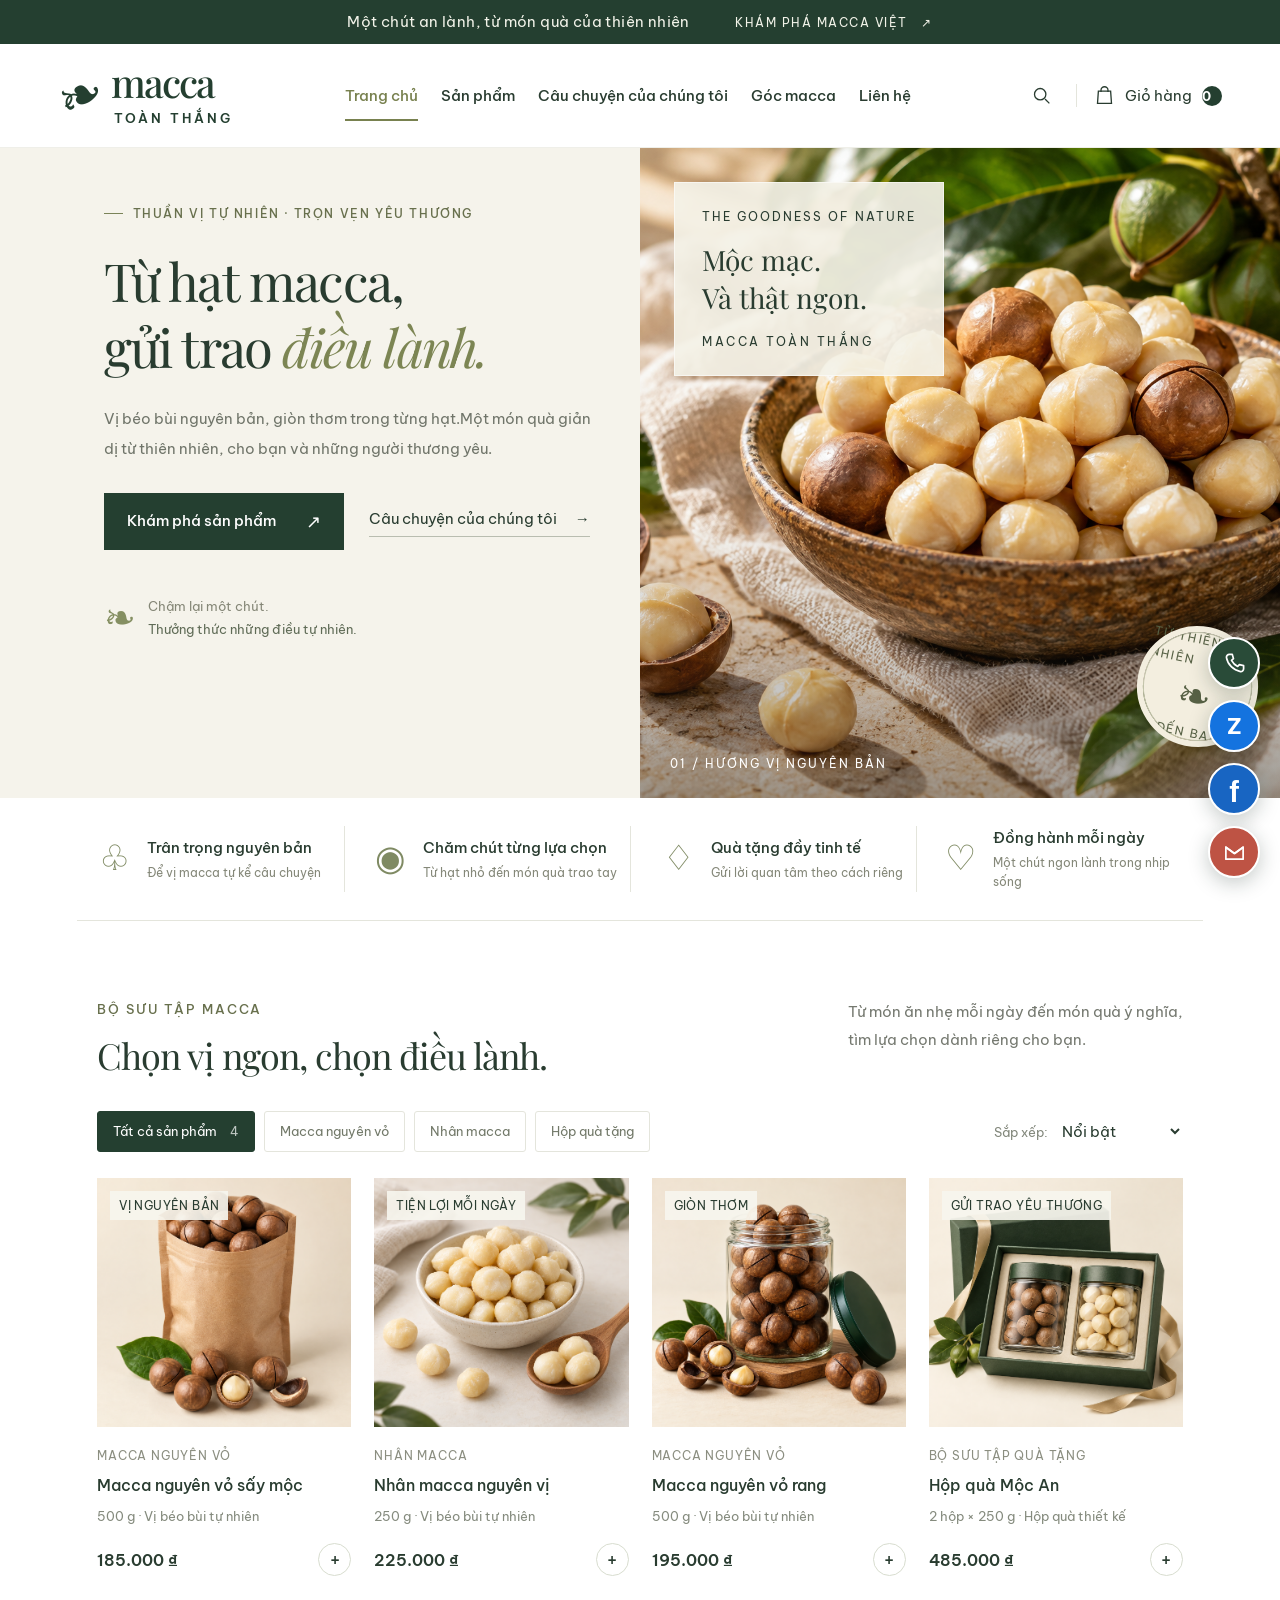
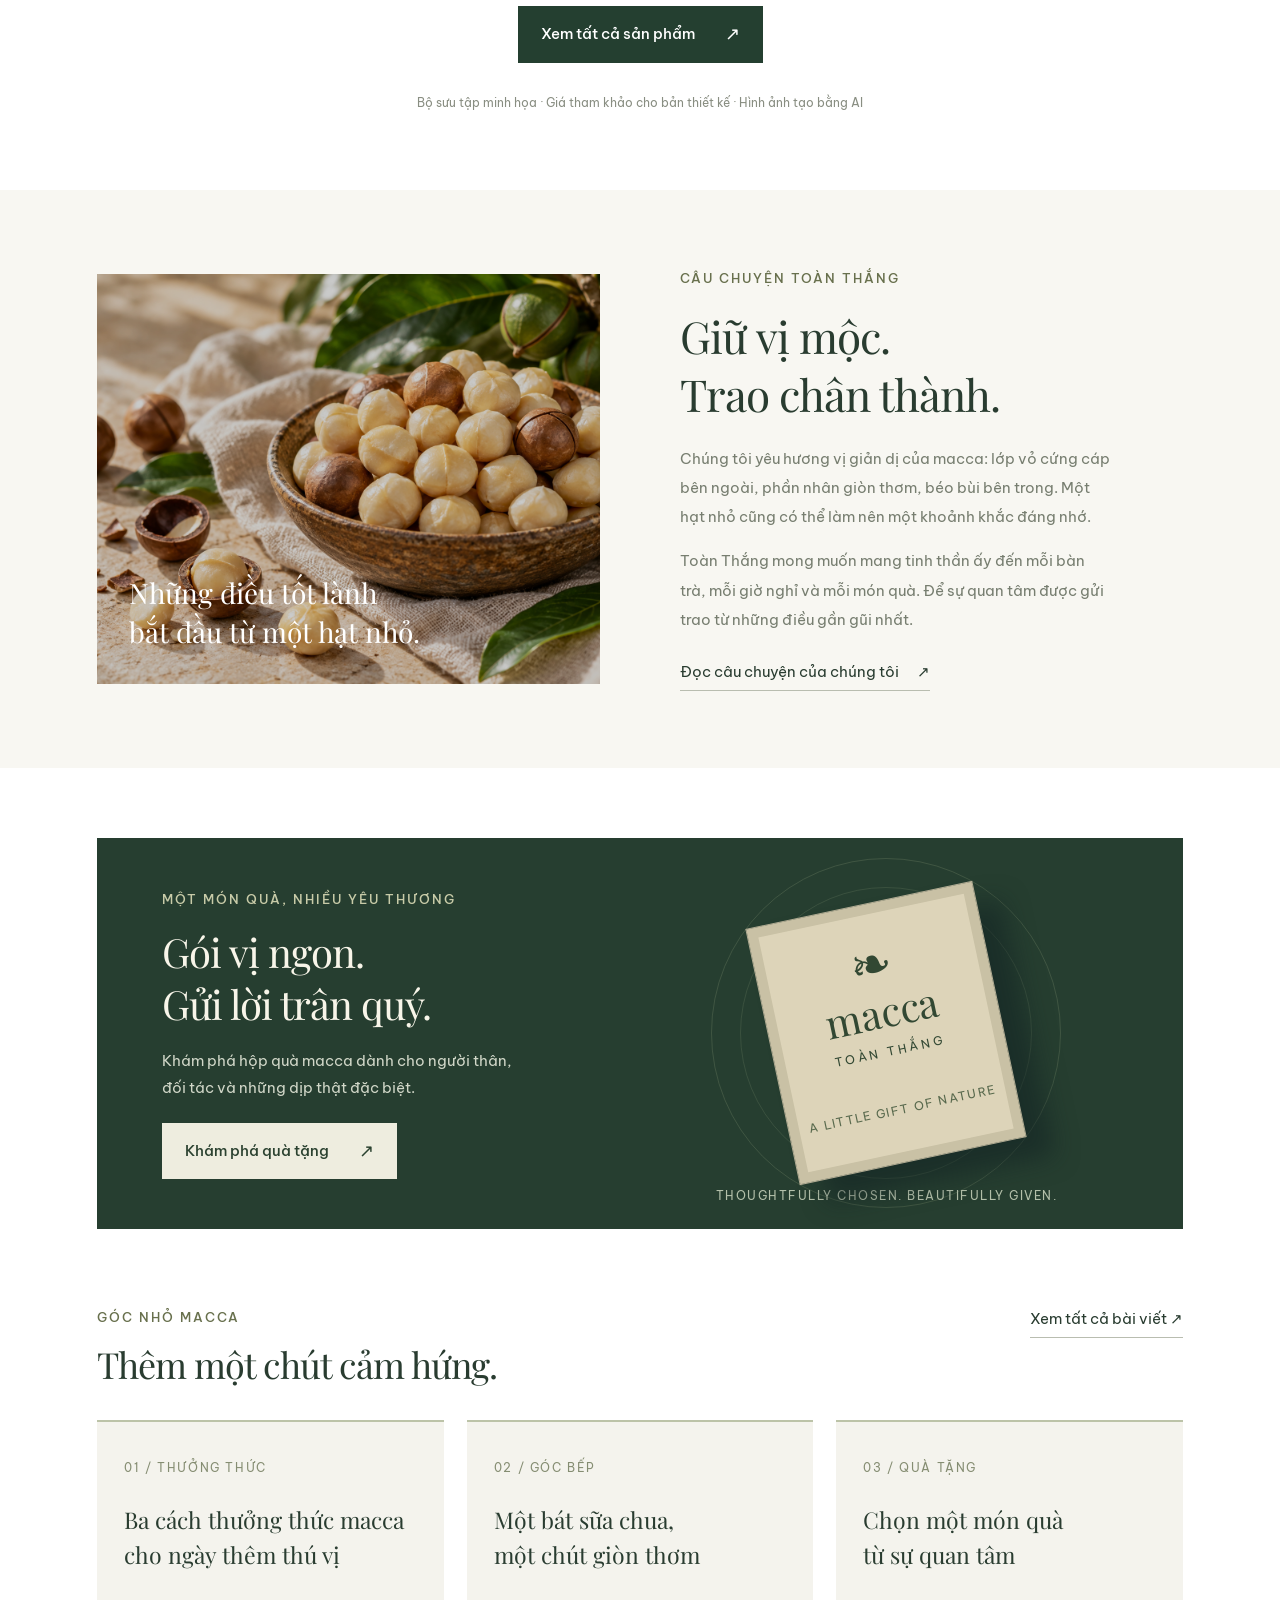
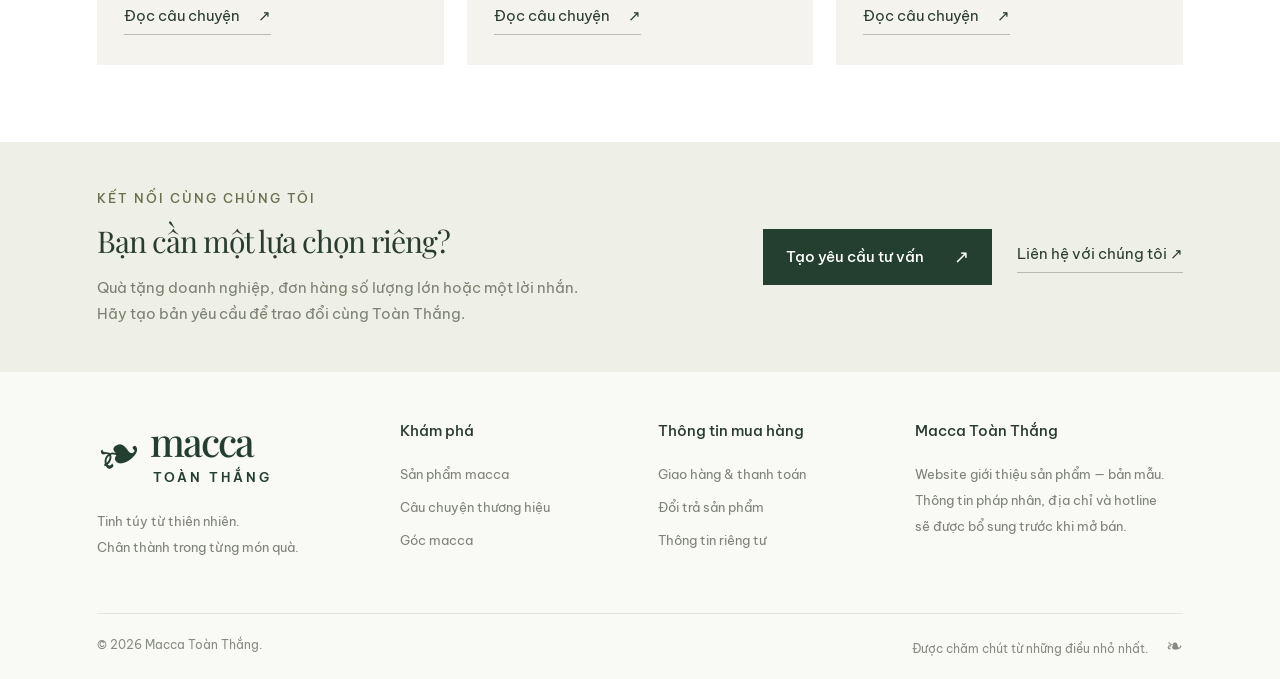
==== frontend/index.html @ e7323d2b "step 1: complete frontend" ====
<!doctype html>
<html lang="vi">
<head>
  <meta charset="UTF-8">
  <meta name="viewport" content="width=device-width, initial-scale=1">
  <meta name="theme-color" content="#243f30">
  <meta name="description" content="Khám phá bộ sưu tập macca Toàn Thắng: macca nguyên vỏ, nhân macca và quà tặng. Hương vị mộc mạc cho những khoảnh khắc mỗi ngày.">
  <title>Macca Toàn Thắng — Tinh túy từ thiên nhiên</title>
  <link rel="icon" href="assets/favicon.svg" type="image/svg+xml">
  <link rel="stylesheet" href="styles.css">
  <script src="store.js" defer></script>
  <script src="journal-data.js" defer></script><script src="app.js" defer></script>
<link rel="stylesheet" href="owner-contact.css"><script src="owner-contact.js" defer></script></head>
<body>
  <a class="skip-link" href="#main">Đến nội dung chính</a>
  <div class="announcement">Một chút an lành, từ món quà của thiên nhiên <span>KHÁM PHÁ MACCA VIỆT <span aria-hidden="true">↗</span></span></div>
  <header class="header">
    <a class="brand" href="#" aria-label="Macca Toàn Thắng — Trang chủ"><span class="brand-mark" aria-hidden="true">❧</span><span>macca<small>TOÀN THẮNG</small></span></a>
    <nav aria-label="Điều hướng chính"><a class="active" href="#main">Trang chủ</a><a href="san-pham.html">Sản phẩm</a><a href="cau-chuyen.html">Câu chuyện của chúng tôi</a><a href="goc-macca.html">Góc macca</a><a href="lien-he.html">Liên hệ</a></nav>
    <div class="header-actions"><button class="icon-button" id="search-toggle" aria-label="Tìm kiếm sản phẩm" aria-expanded="false"><svg viewBox="0 0 24 24"><circle cx="10.5" cy="10.5" r="6.5"/><path d="m16 16 5 5"/></svg></button><span class="divider"></span><a class="cart-button" href="gio-hang.html"><svg viewBox="0 0 24 24"><path d="M5 7h14l1 14H4L5 7Z"/><path d="M8 8V6a4 4 0 0 1 8 0v2"/></svg><span>Giỏ hàng</span><b id="cart-count">0</b></a></div>
  </header>
  <form class="search-bar" id="search-form" hidden role="search"><label for="search">Bạn đang tìm sản phẩm nào?</label><input id="search" type="search" placeholder="Tìm macca, nhân hạt, quà tặng…"><button class="button" type="submit">Tìm kiếm ↗</button></form>
  <main id="main">
    <section class="hero">
      <div class="hero-copy"><p class="eyebrow"><span></span> THUẦN VỊ TỰ NHIÊN · TRỌN VẸN YÊU THƯƠNG</p><h1>Từ hạt macca,<br>gửi trao <em>điều lành.</em></h1><p class="hero-description">Vị béo bùi nguyên bản, giòn thơm trong từng hạt.<br>Một món quà giản dị từ thiên nhiên, cho bạn và<br class="desktop-break"> những người thương yêu.</p><div class="hero-buttons"><a class="button" href="san-pham.html">Khám phá sản phẩm <span>↗</span></a><a class="text-link" href="cau-chuyen.html">Câu chuyện của chúng tôi <span>→</span></a></div><div class="hero-footnote"><span class="small-leaf">❧</span><span>Chậm lại một chút.<br><strong>Thưởng thức những điều tự nhiên.</strong></span></div></div>
      <div class="hero-photo"><img src="assets/macca-hero.png" alt="Hạt macca béo bùi trong bát gốm bên cành lá xanh" fetchpriority="high" width="1536" height="1024"><div class="photo-label"><span>THE GOODNESS OF NATURE</span><strong>Mộc mạc.<br>Và thật ngon.</strong><span>MACCA TOÀN THẮNG</span></div><div class="round-seal">TỪ THIÊN NHIÊN<span>❧</span>ĐẾN BẠN</div><span class="photo-caption">01 / HƯƠNG VỊ NGUYÊN BẢN</span></div>
    </section>
    <section class="values" aria-label="Giá trị thương hiệu"><div><span class="value-icon">♧</span><p><strong>Trân trọng nguyên bản</strong><small>Để vị macca tự kể câu chuyện</small></p></div><div><span class="value-icon">◉</span><p><strong>Chăm chút từng lựa chọn</strong><small>Từ hạt nhỏ đến món quà trao tay</small></p></div><div><span class="value-icon">♢</span><p><strong>Quà tặng đầy tinh tế</strong><small>Gửi lời quan tâm theo cách riêng</small></p></div><div><span class="value-icon">♡</span><p><strong>Đồng hành mỗi ngày</strong><small>Một chút ngon lành trong nhịp sống</small></p></div></section>
    <section class="section products" id="san-pham"><div class="section-heading"><div><p class="eyebrow">BỘ SƯU TẬP MACCA</p><h2>Chọn vị ngon, chọn điều lành.</h2></div><p>Từ món ăn nhẹ mỗi ngày đến món quà ý nghĩa,<br>tìm lựa chọn dành riêng cho bạn.</p></div><div class="catalog-toolbar"><div class="filters" role="group" aria-label="Danh mục sản phẩm"><button class="selected" data-filter="all" aria-pressed="true">Tất cả sản phẩm <span>4</span></button><button data-filter="shell" aria-pressed="false">Macca nguyên vỏ</button><button data-filter="kernel" aria-pressed="false">Nhân macca</button><button data-filter="gift" aria-pressed="false">Hộp quà tặng</button></div><label class="sort-label">Sắp xếp: <select id="sort" aria-label="Sắp xếp sản phẩm"><option value="featured">Nổi bật</option><option value="asc">Giá tăng dần</option><option value="desc">Giá giảm dần</option></select></label></div><p id="search-status" aria-live="polite" hidden></p><div class="product-grid" id="product-grid"></div><p style="text-align:center;margin-top:30px"><a class="button" href="san-pham.html">Xem tất cả sản phẩm <span>↗</span></a></p><p class="sample-note">Bộ sưu tập minh họa · Giá tham khảo cho bản thiết kế · Hình ảnh tạo bằng AI</p></section>
    <section class="story section" id="cau-chuyen"><div class="story-image"><img src="assets/macca-hero.png" loading="lazy" alt="Macca nguyên hạt và nhân macca trên nền vải mộc" width="1536" height="1024"><span>Những điều tốt lành<br>bắt đầu từ một hạt nhỏ.</span></div><div class="story-copy"><p class="eyebrow">CÂU CHUYỆN TOÀN THẮNG</p><h2>Giữ vị mộc.<br>Trao chân thành.</h2><p>Chúng tôi yêu hương vị giản dị của macca: lớp vỏ cứng cáp bên ngoài, phần nhân giòn thơm, béo bùi bên trong. Một hạt nhỏ cũng có thể làm nên một khoảnh khắc đáng nhớ.</p><p>Toàn Thắng mong muốn mang tinh thần ấy đến mỗi bàn trà, mỗi giờ nghỉ và mỗi món quà. Để sự quan tâm được gửi trao từ những điều gần gũi nhất.</p><a class="text-link" href="cau-chuyen.html">Đọc câu chuyện của chúng tôi <span>↗</span></a></div></section>
    <section class="gift-banner"><div><p class="eyebrow">MỘT MÓN QUÀ, NHIỀU YÊU THƯƠNG</p><h2>Gói vị ngon.<br>Gửi lời trân quý.</h2><p>Khám phá hộp quà macca dành cho người thân,<br>đối tác và những dịp thật đặc biệt.</p><a class="button button-light" href="san-pham.html?category=gift">Khám phá quà tặng <span>↗</span></a></div><div class="gift-art" aria-hidden="true"><div class="gift-box"><span>❧</span><strong>macca</strong><small>TOÀN THẮNG</small><p>A LITTLE GIFT OF NATURE</p></div><div class="gift-ribbon"></div><span class="gift-art-caption">THOUGHTFULLY CHOSEN. BEAUTIFULLY GIVEN.</span></div></section>
    <section class="section journal" id="kien-thuc"><div class="section-heading"><div><p class="eyebrow">GÓC NHỎ MACCA</p><h2>Thêm một chút cảm hứng.</h2></div><a class="text-link" href="goc-macca.html">Xem tất cả bài viết ↗</a></div><div class="journal-grid"><a class="journal-card" href="goc-macca.html?article=thuong-thuc-macca"><span class="journal-number">01 / THƯỞNG THỨC</span><h3>Ba cách thưởng thức macca<br>cho ngày thêm thú vị</h3><span class="text-link">Đọc câu chuyện <span>↗</span></span></a><a class="journal-card" href="goc-macca.html?article=sua-chua-macca"><span class="journal-number">02 / GÓC BẾP</span><h3>Một bát sữa chua,<br>một chút giòn thơm</h3><span class="text-link">Đọc câu chuyện <span>↗</span></span></a><a class="journal-card" href="goc-macca.html?article=chon-qua-macca"><span class="journal-number">03 / QUÀ TẶNG</span><h3>Chọn một món quà<br>từ sự quan tâm</h3><span class="text-link">Đọc câu chuyện <span>↗</span></span></a></div></section>
    <section class="contact section" id="lien-he"><div><p class="eyebrow">KẾT NỐI CÙNG CHÚNG TÔI</p><h2>Bạn cần một lựa chọn riêng?</h2><p>Quà tặng doanh nghiệp, đơn hàng số lượng lớn hoặc một lời nhắn.<br>Hãy tạo bản yêu cầu để trao đổi cùng Toàn Thắng.</p></div><a class="button" href="tu-van.html">Tạo yêu cầu tư vấn <span>↗</span></a><a class="text-link" href="lien-he.html">Liên hệ với chúng tôi ↗</a></section>
  </main>
  <aside class="owner-contact-dock" aria-label="Kênh liên hệ chủ sở hữu"><a class="dock-link dock-phone" data-contact-channel="phone" aria-label="Số điện thoại — chưa cập nhật" aria-disabled="true" title="Số điện thoại — chưa cập nhật"><svg viewBox="0 0 24 24" aria-hidden="true"><path d="M6.6 2.5h3.1l1.2 4.4-2 1.8a15.1 15.1 0 0 0 6.4 6.4l1.8-2 4.4 1.2v3.1a3 3 0 0 1-3.3 3A18.3 18.3 0 0 1 3.6 5.8a3 3 0 0 1 3-3.3Z"/></svg></a><a class="dock-link dock-zalo" data-contact-channel="zalo" aria-label="Zalo — chưa cập nhật" aria-disabled="true" title="Zalo — chưa cập nhật"><span aria-hidden="true" class="zalo-letter">Z</span></a><a class="dock-link dock-facebook" data-contact-channel="facebook" aria-label="Facebook — chưa cập nhật" aria-disabled="true" title="Facebook — chưa cập nhật"><span aria-hidden="true" class="facebook-letter">f</span></a><a class="dock-link dock-gmail" data-contact-channel="gmail" aria-label="Gmail — chưa cập nhật" aria-disabled="true" title="Gmail — chưa cập nhật"><svg viewBox="0 0 24 24" aria-hidden="true"><path d="M3 6.5 12 13l9-6.5V19H3V6.5Z"/><path d="M3 6.5 12 13l9-6.5"/></svg></a></aside><footer><div class="footer-main"><div><a class="brand" href="#"><span class="brand-mark">❧</span><span>macca<small>TOÀN THẮNG</small></span></a><p>Tinh túy từ thiên nhiên.<br>Chân thành trong từng món quà.</p></div><div><h3>Khám phá</h3><a href="san-pham.html">Sản phẩm macca</a><a href="cau-chuyen.html">Câu chuyện thương hiệu</a><a href="goc-macca.html">Góc macca</a></div><div><h3>Thông tin mua hàng</h3><button data-policy="shipping">Giao hàng & thanh toán</button><button data-policy="returns">Đổi trả sản phẩm</button><button data-policy="privacy">Thông tin riêng tư</button></div><div class="footer-note"><h3>Macca Toàn Thắng</h3><p>Website giới thiệu sản phẩm — bản mẫu.<br>Thông tin pháp nhân, địa chỉ và hotline<br>sẽ được bổ sung trước khi mở bán.</p></div></div><div class="footer-bottom"><span>© <span id="year"></span> Macca Toàn Thắng.</span><span>Được chăm chút từ những điều nhỏ nhất. <span aria-hidden="true">❧</span></span></div></footer>
  <dialog id="detail-dialog"><div class="dialog-header"><span>MACCA TOÀN THẮNG</span><button class="icon-button" data-close aria-label="Đóng">✕</button></div><div id="detail-content"></div></dialog>
  <div id="toast" role="status" aria-live="polite"></div>
  <noscript><p class="noscript">Bật JavaScript để sử dụng danh mục sản phẩm, giỏ hàng và tạo yêu cầu.</p></noscript>
</body>
</html>
---- frontend/styles.css ----
@import url('https://fonts.googleapis.com/css2?family=Be+Vietnam+Pro:wght@400;450;500;600;700&family=Playfair+Display:ital,wght@0,400;0,500;0,600;1,400;1,500&display=swap');
:root{--green:#243f30;--ink:#293c30;--muted:#757970;--cream:#f8f7f2;--line:#e4e5dc;--serif:'Playfair Display',Georgia,serif;--sans:'Be Vietnam Pro',Arial,sans-serif}*{box-sizing:border-box}html{scroll-behavior:smooth;scroll-padding-top:110px}body{margin:0;background:#fff;color:var(--ink);font:17px/1.75 var(--sans)}button,input,select,textarea{font:inherit}button,a,input,select,textarea{-webkit-tap-highlight-color:transparent}button,a{touch-action:manipulation}button{cursor:pointer}a{color:inherit;text-decoration:none}button{color:inherit}button:focus-visible,a:focus-visible,input:focus-visible,select:focus-visible,textarea:focus-visible{outline:3px solid #b28c49;outline-offset:4px}button{border:0}img{display:block;max-width:100%;object-fit:cover}svg{width:21px;height:21px;fill:none;stroke:currentColor;stroke-width:1.5}h1,h2,h3,p{margin-top:0}h1,h2,h3{line-height:1.25}h2{font:400 36px/1.3 var(--serif);letter-spacing:-1px}button{background:none}.announcement{background:var(--green);color:#f2f3e9;text-align:center;font-size:15px;letter-spacing:.4px;padding:9px 25px}.announcement>span{margin-left:42px;font-size:12px;letter-spacing:1.5px}.announcement>span span{margin-left:9px}.header{height:104px;padding:0 max(4.5vw,24px);display:flex;align-items:center;justify-content:space-between;gap:30px;background:#fff;position:sticky;top:0;z-index:10;border-bottom:1px solid #efefe9}.brand{display:flex;align-items:center;gap:8px;line-height:1;color:var(--green)}.brand>span:last-child{font:500 39px/1 var(--serif);letter-spacing:-2px}.brand small{display:block;font:600 13px/1.5 var(--sans);letter-spacing:3px;margin:7px 0 0 3px}.brand-mark{font:54px/1 Georgia;transform:rotate(-25deg)}nav{display:flex;align-items:center;gap:29px;font-size:15px;font-weight:500}nav a{padding:15px 0;position:relative}nav a:hover,nav .active{color:#78814f}nav .active:after{content:'';height:2px;background:#78814f;position:absolute;bottom:3px;left:0;right:0}.header-actions{display:flex;align-items:center;gap:17px}.icon-button{width:36px;height:36px;display:inline-flex;align-items:center;justify-content:center;border-radius:50%}.icon-button:hover{background:#edf0e8}.divider{height:23px;border-left:1px solid var(--line)}.cart-button{display:flex;align-items:center;gap:10px;font-size:15px;white-space:nowrap}.cart-button b{background:var(--green);color:white;font-size:13px;min-width:20px;height:20px;border-radius:50%;line-height:20px}.hero{display:grid;grid-template-columns:1fr 1fr;min-height:595px;background:#f5f3eb}.hero-copy{padding:74px 35px 35px 8.1vw}.eyebrow{font-size:13px;font-weight:500;letter-spacing:2px;margin-bottom:24px;color:#68704d}.hero-copy .eyebrow{display:flex;align-items:center;gap:10px;font-size:12px;letter-spacing:1.6px}.eyebrow>span{width:19px;height:1px;background:#7a8358}.hero h1{font:400 clamp(42px,4.1vw,65px)/1.25 var(--serif);letter-spacing:-1.8px;margin-bottom:25px}.hero h1 em{color:#7c8553;font-weight:400}.hero-description{color:#70756a;font-size:15px;line-height:2}.hero-buttons{display:flex;align-items:center;gap:25px;margin-top:29px}.button{background:var(--green);color:#fff;padding:15px 23px;display:inline-flex;align-items:center;justify-content:center;gap:30px;font-size:15px;font-weight:500;transition:background .2s,transform .2s;min-height:48px}.button:hover{background:#3c5942;transform:translateY(-2px)}.button span{font-size:18px;line-height:1}.text-link{display:inline-flex;align-items:center;gap:18px;font-size:15px;border-bottom:1px solid #b9bdb0;padding-bottom:5px}.hero-footnote{display:flex;align-items:center;gap:12px;margin-top:45px;font-size:13px;color:#858777;line-height:1.8}.hero-footnote strong{font-weight:400;color:#606c57}.small-leaf{font:38px Georgia;color:#858f62}.hero-photo{position:relative;min-height:595px;overflow:hidden}.hero-photo>img{width:100%;height:100%;position:absolute;object-position:61% center}.hero-photo:after{content:'';position:absolute;inset:55% 0 0;background:linear-gradient(transparent,#211d1666);pointer-events:none}.photo-label{position:absolute;top:34px;left:34px;background:#f5f2e8eb;padding:23px 27px;border:1px solid #fff8;z-index:1}.photo-label>span{display:block;font-size:12px;letter-spacing:2px}.photo-label strong{font:400 28px/1.35 var(--serif);display:block;margin:14px 0}.photo-label>span:last-child{font-size:12px;letter-spacing:2.5px}.round-seal{position:absolute;right:28px;bottom:57px;width:109px;height:109px;background:#f3eedf;color:#566044;border-radius:50%;border:1px solid #c4c6ac;outline:6px solid #f3eedf;display:flex;flex-direction:column;align-items:center;justify-content:center;font-size:12px;letter-spacing:1.5px;transform:rotate(12deg);z-index:1}.round-seal span{font:40px/1.3 Georgia}.photo-caption{position:absolute;bottom:24px;left:30px;color:white;font-size:12px;letter-spacing:2px;z-index:1}.values{display:grid;grid-template-columns:repeat(4,1fr);margin:0 6vw;padding:28px 0;border-bottom:1px solid var(--line)}.values>div{display:flex;align-items:center;gap:17px;justify-content:center;border-right:1px solid var(--line)}.values>div:last-child{border:0}.values p{margin:0}.values strong,.values small{display:block}.values strong{font-size:15px;font-weight:500}.values small{font-size:12px;color:#858879;margin-top:3px}.value-icon{font:35px Georgia;color:#7f8a63}.section{padding:77px 7.6vw}.section-heading{display:flex;justify-content:space-between;align-items:flex-end;margin-bottom:32px;gap:25px}.section-heading .eyebrow{margin-bottom:12px}.section-heading h2{margin:0}.section-heading>p{font-size:15px;line-height:1.9;color:var(--muted);margin-bottom:3px}.catalog-toolbar{display:flex;justify-content:space-between;align-items:center;margin-bottom:26px;gap:18px}.filters{display:flex;gap:9px;flex-wrap:wrap}.filters button{border:1px solid var(--line);border-radius:3px;padding:9px 15px;font-size:13px;color:#727969}.filters button.selected{background:var(--green);color:#fff;border-color:var(--green)}.filters button:hover{border-color:#7e8b65}.filters span{font-size:12px;margin-left:10px;opacity:.7}.sort-label{font-size:13px;color:#83887c;white-space:nowrap}select{border:0;color:var(--ink);background:white;padding:7px;font-size:15px;cursor:pointer}.product-grid{display:grid;grid-template-columns:repeat(4,1fr);gap:23px}.product-visual{height:249px;position:relative;overflow:hidden;background:#f1eee5}.product-visual>button{padding:0;width:100%;height:100%}.product-visual img{height:100%;width:100%;transition:transform .5s;object-position:center}.product-visual>button:hover img{transform:scale(1.06)}.product-badge{position:absolute;top:13px;left:13px;font-size:12px;letter-spacing:.4px;background:#f8f7efe8;padding:4px 9px;pointer-events:none}.product-meta{font-size:12px;color:#8b8e80;letter-spacing:.8px;margin:18px 0 7px}.product-title{font-family:var(--sans);font-size:16px;font-weight:500;margin:0 0 6px}.product-title button{padding:0;text-align:left}.product-subtitle{font-size:13px;color:#858b7e;margin-bottom:16px}.product-bottom{display:flex;justify-content:space-between;align-items:center}.price{font-size:16px;font-weight:600}.add-button{border:1px solid #d8ddcf;width:33px;height:33px;border-radius:50%;font-size:20px;line-height:1}.add-button:hover{color:#fff;background:var(--green)}.sample-note{text-align:center;font-size:12px;color:#898e82;margin:29px 0 0}.story{display:grid;grid-template-columns:1fr 1fr;gap:80px;background:var(--cream);align-items:center}.story-image{position:relative;height:410px}.story-image img{height:100%;width:100%;object-position:20% center;filter:brightness(.8)}.story-image span{position:absolute;bottom:32px;left:32px;font:400 28px/1.4 var(--serif);color:white}.story-copy{max-width:430px}.story-copy .eyebrow{margin-bottom:18px}.story-copy h2{font-size:44px;margin-bottom:22px}.story-copy>p:not(.eyebrow){font-size:15px;line-height:1.95;color:#777e70}.story-copy .text-link{margin-top:10px}.gift-banner{margin:70px 7.6vw 0;background:#263e30;color:#f8f5e9;padding:50px 65px;display:grid;grid-template-columns:1fr 1fr;gap:30px;overflow:hidden}.gift-banner .eyebrow{color:#c8cba8;margin-bottom:16px}.gift-banner h2{font-size:40px;margin-bottom:18px}.gift-banner p:not(.eyebrow){font-size:15px;color:#d1d7c8}.button-light{background:#eeeddf;color:#2b4230;margin-top:7px}.button-light:hover{background:white}.gift-art{position:relative;display:flex;align-items:center;justify-content:center;min-height:260px}.gift-box{width:230px;height:260px;background:#ddd4b9;border:10px solid #c9c1a5;outline:1px solid #b3ad94;box-shadow:25px 24px 25px #101f2180;transform:rotate(-12deg);color:#324833;text-align:center;padding:25px 8px;position:relative;z-index:1}.gift-box>span{font:50px/1 Georgia;display:block}.gift-box strong{font:40px/1.2 var(--serif);display:block}.gift-box small{font-size:12px;letter-spacing:3px}.gift-box p{font-size:12px!important;color:#58694d!important;margin-top:34px;letter-spacing:1.5px}.gift-ribbon{position:absolute;width:350px;height:350px;border-radius:50%;border:1px solid #72836755}.gift-ribbon:before{content:'';position:absolute;inset:28px;border:1px solid #72836744;border-radius:50%}.gift-art-caption{position:absolute;bottom:-27px;font-size:12px;letter-spacing:1.5px;color:#b4c0aa}.journal-subtitle{font-size:15px;color:#7d8575}.journal-grid{display:grid;grid-template-columns:repeat(3,1fr);gap:23px}.journal-card{text-align:left;background:#f4f3ed;padding:30px 27px;border-top:2px solid #bcc3a8;transition:background .2s}.journal-card:hover{background:#eaece1}.journal-number{font-size:12px;letter-spacing:1.6px;color:#858d72}.journal-card h3{font:400 23px/1.5 var(--serif);margin:22px 0 29px}.contact{background:#eeefe6;display:flex;align-items:center;justify-content:space-between;gap:25px;padding-top:45px;padding-bottom:45px}.contact .eyebrow{margin-bottom:12px}.contact h2{font-size:30px;margin-bottom:14px}.contact p:not(.eyebrow){font-size:15px;color:#7b8272;margin-bottom:0}footer{padding:50px 7.6vw 0;background:#f9f9f5}.footer-main{display:grid;grid-template-columns:1.3fr 1fr 1fr 1.2fr;gap:35px;padding-bottom:40px}.footer-main .brand{margin-bottom:20px}.footer-main h3{font-size:15px;font-weight:500;margin-bottom:20px}.footer-main p,.footer-main>div>a:not(.brand),.footer-main button{font-size:13px;color:#7d8377;line-height:2}.footer-main>div>a:not(.brand),.footer-main button{display:block;margin:7px 0;padding:0}.footer-main button:hover{text-decoration:underline}.footer-bottom{display:flex;justify-content:space-between;border-top:1px solid var(--line);padding:20px 0;font-size:12px;color:#878c80}.footer-bottom>span:last-child span{font:20px Georgia;margin-left:15px}.search-bar{padding:20px 7.6vw;background:#f6f6ef;display:flex;align-items:center;gap:20px}.search-bar[hidden]{display:none}.search-bar label{font-size:15px}.search-bar input{flex:1;min-width:0}.skip-link{position:absolute;top:-80px;left:20px;padding:10px;background:white;z-index:100}.skip-link:focus{top:10px}dialog{border:0;color:var(--ink);padding:28px;max-width:650px;width:calc(100% - 36px);max-height:90vh;box-shadow:0 20px 90px #0003}dialog::backdrop{background:#14271bbb;backdrop-filter:blur(3px)}.dialog-header{display:flex;justify-content:space-between;align-items:center;gap:20px;margin-bottom:25px}.dialog-header h2{font-size:25px;margin:0}.dialog-header>span{font-size:13px;letter-spacing:2px}.cart-dialog{max-width:540px}.cart-row{display:grid;grid-template-columns:65px 1fr auto;gap:14px;padding:18px 0;border-bottom:1px solid var(--line);align-items:center}.cart-row img{width:65px;height:65px}.cart-row h3{font-size:15px;margin-bottom:6px}.cart-row p{font-size:15px;margin:0}.quantity{display:flex;align-items:center;gap:12px;margin-top:10px}.quantity button{border:1px solid var(--line);width:28px;height:28px}.remove-button{font-size:13px;color:#856045;padding:8px}.summary-line{display:flex;justify-content:space-between;margin:23px 0 12px}.cart-note,.form-note{font-size:15px;color:#7b8274}.cart-dialog .button{width:100%;margin-top:15px}.empty-state{grid-column:1/-1;text-align:center;padding:50px 20px;background:var(--cream)}.empty-state h3{font:25px var(--serif)}.empty-state p{font-size:15px;color:#7b8274}.detail-image{width:100%;height:320px;object-fit:contain;background:#f5f0e6;margin-bottom:23px}.detail-body h2{font-size:30px}.detail-body>p{font-size:16px;color:#717c6d}.detail-body dl{font-size:15px;display:grid;grid-template-columns:120px 1fr;border-top:1px solid var(--line);padding-top:15px;gap:8px}.detail-body dd{margin:0}.detail-body .price{font-size:22px;display:block;margin:20px 0}.article-body{font-size:16px;line-height:1.9;color:#6d7667}.article-body h2{color:var(--ink);font-size:30px}input,textarea{width:100%;padding:12px;border:1px solid #d9dece;background:#fff;color:var(--ink);border-radius:0}textarea{resize:vertical}#request-form label{display:block;font-size:15px;margin-bottom:18px}#request-form input,#request-form textarea{display:block;margin-top:6px}#toast{position:fixed;bottom:28px;left:50%;transform:translate(-50%,20px);opacity:0;pointer-events:none;background:var(--green);color:white;padding:14px 24px;z-index:99;transition:.25s;font-size:15px;max-width:90vw;box-shadow:0 5px 25px #0002}#toast.visible{opacity:1;transform:translate(-50%,0)}.noscript{padding:20px;background:#fff0cc;text-align:center}body:has(dialog[open]){overflow:hidden}#search-status{font-size:15px;color:#717b64}.gift-product{height:100%;display:flex;justify-content:center;align-items:center;background:#eaece2}.gift-product .gift-box{transform:rotate(-8deg) scale(.67);flex-shrink:0;box-shadow:16px 16px 23px #39483433}.gift-product .gift-box p{margin-top:34px}
@media(min-width:1600px){body{max-width:1800px;margin:auto}.hero-copy{padding-left:125px}.hero{min-height:670px}.hero-photo{min-height:670px}.hero-copy{padding-top:105px}.product-visual{height:310px}}
@media(max-width:1150px){.header{padding:0 30px;gap:20px}nav{gap:16px;font-size:13px}.header-actions{gap:8px}.cart-button>span{display:none}.hero-copy{padding-left:6vw;padding-top:60px}.hero h1{font-size:45px}.hero-buttons{gap:15px;align-items:flex-start;flex-direction:column}.hero-footnote{margin-top:25px}.hero,.hero-photo{min-height:580px}.section{padding-left:5vw;padding-right:5vw}.section-heading h2{font-size:31px}.product-grid{gap:16px}.product-visual{height:220px}.story{gap:45px}.gift-banner{margin-left:5vw;margin-right:5vw;padding:40px}.values{margin:0 4vw}.values>div{gap:10px}.values small{font-size:12px}.sort-label{font-size:12px}}
@media(max-width:800px){.announcement>span{display:none}.header{height:auto;min-height:100px;padding:15px 24px;flex-wrap:wrap;gap:15px}.brand>span:last-child{font-size:30px}.brand-mark{font-size:40px}.header nav{order:3;width:100%;justify-content:space-between;gap:12px;overflow-x:auto;white-space:nowrap}.header nav a{padding:5px 0}.header-actions{margin-left:auto}.hero{grid-template-columns:1fr 1fr}.hero-copy{padding:40px 25px}.hero-copy .eyebrow{font-size:12px;letter-spacing:.7px}.hero h1{font-size:36px}.hero-description{font-size:15px}.desktop-break{display:none}.hero-photo,.hero{min-height:540px}.photo-label{top:20px;left:20px;padding:15px}.photo-label strong{font-size:23px}.round-seal{width:85px;height:85px;right:20px;font-size:12px}.values{grid-template-columns:repeat(2,1fr);gap:25px}.values>div{justify-content:flex-start;padding-left:15px}.values>div:nth-child(2){border:0}.section{padding-top:50px;padding-bottom:50px}.section-heading{align-items:flex-start;flex-direction:column;gap:15px}.section-heading h2{font-size:31px}.catalog-toolbar{align-items:flex-start;flex-direction:column}.product-grid{grid-template-columns:repeat(2,1fr);gap:30px 18px}.product-visual{height:280px}.story{gap:30px}.story-image{height:370px}.story-copy h2{font-size:34px}.story-copy>p:not(.eyebrow){font-size:15px}.story-image span{font-size:22px;left:20px}.gift-banner{padding:35px;gap:10px}.gift-banner h2{font-size:33px}.gift-box{width:190px;height:235px}.gift-art-caption{font-size:12px}.journal-grid{gap:12px}.journal-card{padding:23px 16px}.journal-card h3{font-size:19px}.journal-number{font-size:12px}.contact h2{font-size:25px}.footer-main{grid-template-columns:1fr 1fr;gap:30px}.search-bar{flex-wrap:wrap}.search-bar label{width:100%}}
@media(max-width:540px){.hero{grid-template-columns:1fr}.hero-copy{padding:40px 7vw}.hero h1{font-size:43px}.hero-buttons{flex-direction:row;align-items:center;gap:18px}.hero-buttons .button{padding:13px 15px;gap:12px}.hero-buttons .text-link{font-size:12px;gap:7px}.hero-photo{min-height:390px}.hero-footnote{margin-top:25px}.photo-label{display:none}.header nav{font-size:12px}.header nav a:nth-child(3){max-width:85px;overflow:hidden;text-overflow:ellipsis}.values{padding:25px 0;gap:22px 10px}.values strong{font-size:13px}.values small{font-size:12px}.value-icon{font-size:27px}.values>div{padding-left:5px;gap:9px}.section-heading h2{font-size:28px}.eyebrow{font-size:12px}.filters{gap:7px}.filters button{padding:8px 11px;font-size:12px}.product-visual{height:200px}.product-title{font-size:15px}.product-subtitle{font-size:12px}.product-meta{font-size:12px}.price{font-size:15px}.sample-note{font-size:12px}.story{grid-template-columns:1fr}.story-image{height:320px}.story-copy{padding:0 8px}.gift-banner{grid-template-columns:1fr;padding:30px;margin-top:45px}.gift-art{margin:15px 0 22px;min-height:265px}.gift-ribbon{width:290px;height:290px}.journal-grid{grid-template-columns:1fr}.journal-card h3{font-size:24px;margin:15px 0}.journal-card h3 br{display:none}.contact{flex-direction:column;align-items:flex-start}.contact p br{display:none}.footer-main{gap:24px}.footer-note{grid-column:1/-1}.footer-bottom{gap:12px;flex-direction:column}.cart-row{grid-template-columns:50px 1fr auto;gap:10px}.cart-row img{width:50px;height:60px}.cart-row h3{font-size:15px}dialog{padding:20px}.search-bar .button{padding:12px;gap:4px}.search-bar input{font-size:15px}.gift-product .gift-box{transform:rotate(-8deg) scale(.61)}}
@media(prefers-reduced-motion:reduce){html{scroll-behavior:auto}*,*:before,*:after{transition:none!important;animation:none!important}}

/* Larger type: let navigation and controls breathe instead of clipping text. */
.header{height:auto;min-height:104px;padding-top:18px;padding-bottom:18px}.header nav{gap:23px}.hero-buttons{flex-wrap:wrap}.hero-copy{padding-top:55px;padding-bottom:45px}.hero,.hero-photo{min-height:650px}.hero-photo>img{inset:0}.hero-description br{display:none}.values{gap:18px}.values>div{padding:0 10px}.values strong{line-height:1.6}.values small{line-height:1.6}.section-heading{align-items:flex-start}.catalog-toolbar{flex-wrap:wrap}.filters button{line-height:1.6}.product-title{line-height:1.6}.product-badge{max-width:calc(100% - 26px)}.footer-main{grid-template-columns:1.2fr 1fr 1fr 1.2fr}.contact{flex-wrap:wrap}.contact>div{flex:1 1 460px}.text-link{line-height:1.7}.header nav a{white-space:nowrap}
@media(max-width:1250px){.header{flex-wrap:wrap;gap:12px 25px}.header nav{order:3;width:100%;justify-content:center;gap:25px}.header-actions{margin-left:auto}.header>.cart-button{margin-left:auto}.header nav a{padding:7px 0}html{scroll-padding-top:160px}.hero-copy{padding-left:5vw}.hero-buttons{flex-direction:column}.values{grid-template-columns:repeat(2,1fr)}.values>div:nth-child(2){border:0}.footer-main{grid-template-columns:1fr 1fr}}
@media(max-width:800px){.header nav{justify-content:space-between;gap:15px}.hero,.hero-photo{min-height:650px}.hero h1{font-size:39px}.hero-copy{padding:35px 25px}.section-heading{flex-direction:column}.hero-footnote{margin-top:20px}.footer-main{gap:28px}.search-bar{flex-wrap:wrap}}
@media(max-width:540px){.header nav{overflow-x:auto;justify-content:flex-start}.header nav a:nth-child(3){max-width:none;overflow:visible}.hero-photo{min-height:390px}.hero h1{font-size:43px}.hero-buttons{flex-direction:column;align-items:flex-start}.hero-copy .eyebrow{font-size:12px;line-height:1.8}.values{gap:18px 8px}.values>div{padding:0 5px}.values strong{font-size:14px}.values small{font-size:12px}.footer-main{grid-template-columns:1fr 1fr}.footer-note{grid-column:1/-1}.product-grid{gap:26px 14px}.product-title{font-size:15px}.product-badge{font-size:11px;line-height:1.4}.contact>div{flex-basis:100%}.sort-label{white-space:normal}}
---- frontend/owner-contact.css ----
.owner-contact-dock{position:fixed;right:max(20px,env(safe-area-inset-right));bottom:max(22px,env(safe-area-inset-bottom));display:flex;flex-direction:column;gap:11px;z-index:45}.dock-link{width:52px;height:52px;border-radius:50%;display:grid;place-items:center;background:#fff;color:#fff;box-shadow:0 5px 20px #192d2540;border:2px solid #fff;transition:transform .2s,box-shadow .2s;cursor:pointer}.dock-link[href]:hover,.dock-link[href]:focus-visible{transform:translateX(-4px);box-shadow:0 7px 23px #192d255c}.dock-link:not([href]){cursor:default}.dock-link svg{width:23px;height:23px;fill:none;stroke:#fff;stroke-width:1.8;stroke-linecap:round;stroke-linejoin:round}.dock-phone{background:#294b38}.dock-zalo{background:#1473df}.dock-facebook{background:#1865c2}.dock-gmail{background:#be5344}.zalo-letter{font:700 22px/1 var(--sans)}.facebook-letter{font:700 29px/1 Arial,sans-serif;transform:translateY(3px)}
@media(max-width:540px){.owner-contact-dock{right:max(12px,env(safe-area-inset-right));bottom:max(12px,env(safe-area-inset-bottom));display:grid;grid-template-columns:repeat(2,46px);gap:8px}.dock-link{width:46px;height:46px}.dock-link svg{width:20px;height:20px}.zalo-letter{font-size:19px}.facebook-letter{font-size:26px}}
@media(prefers-reduced-motion:reduce){.dock-link{transition:none}}
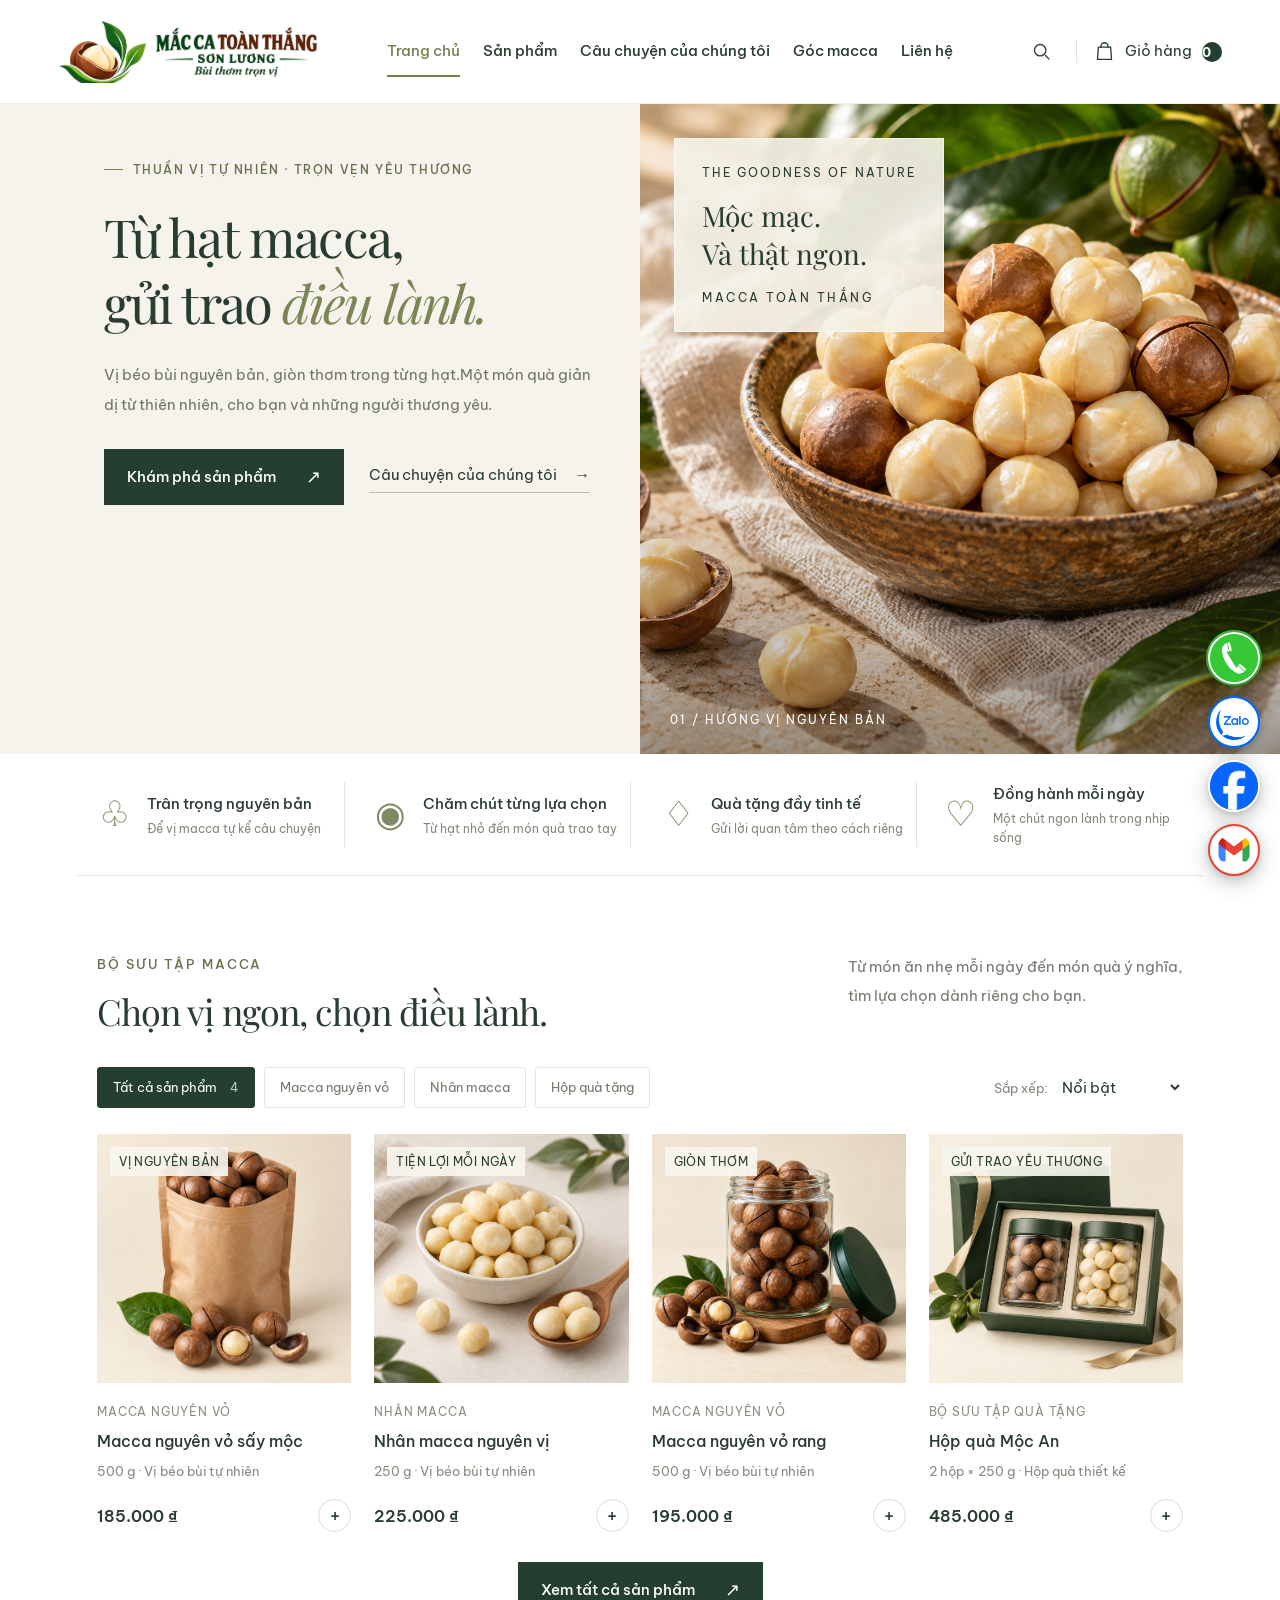
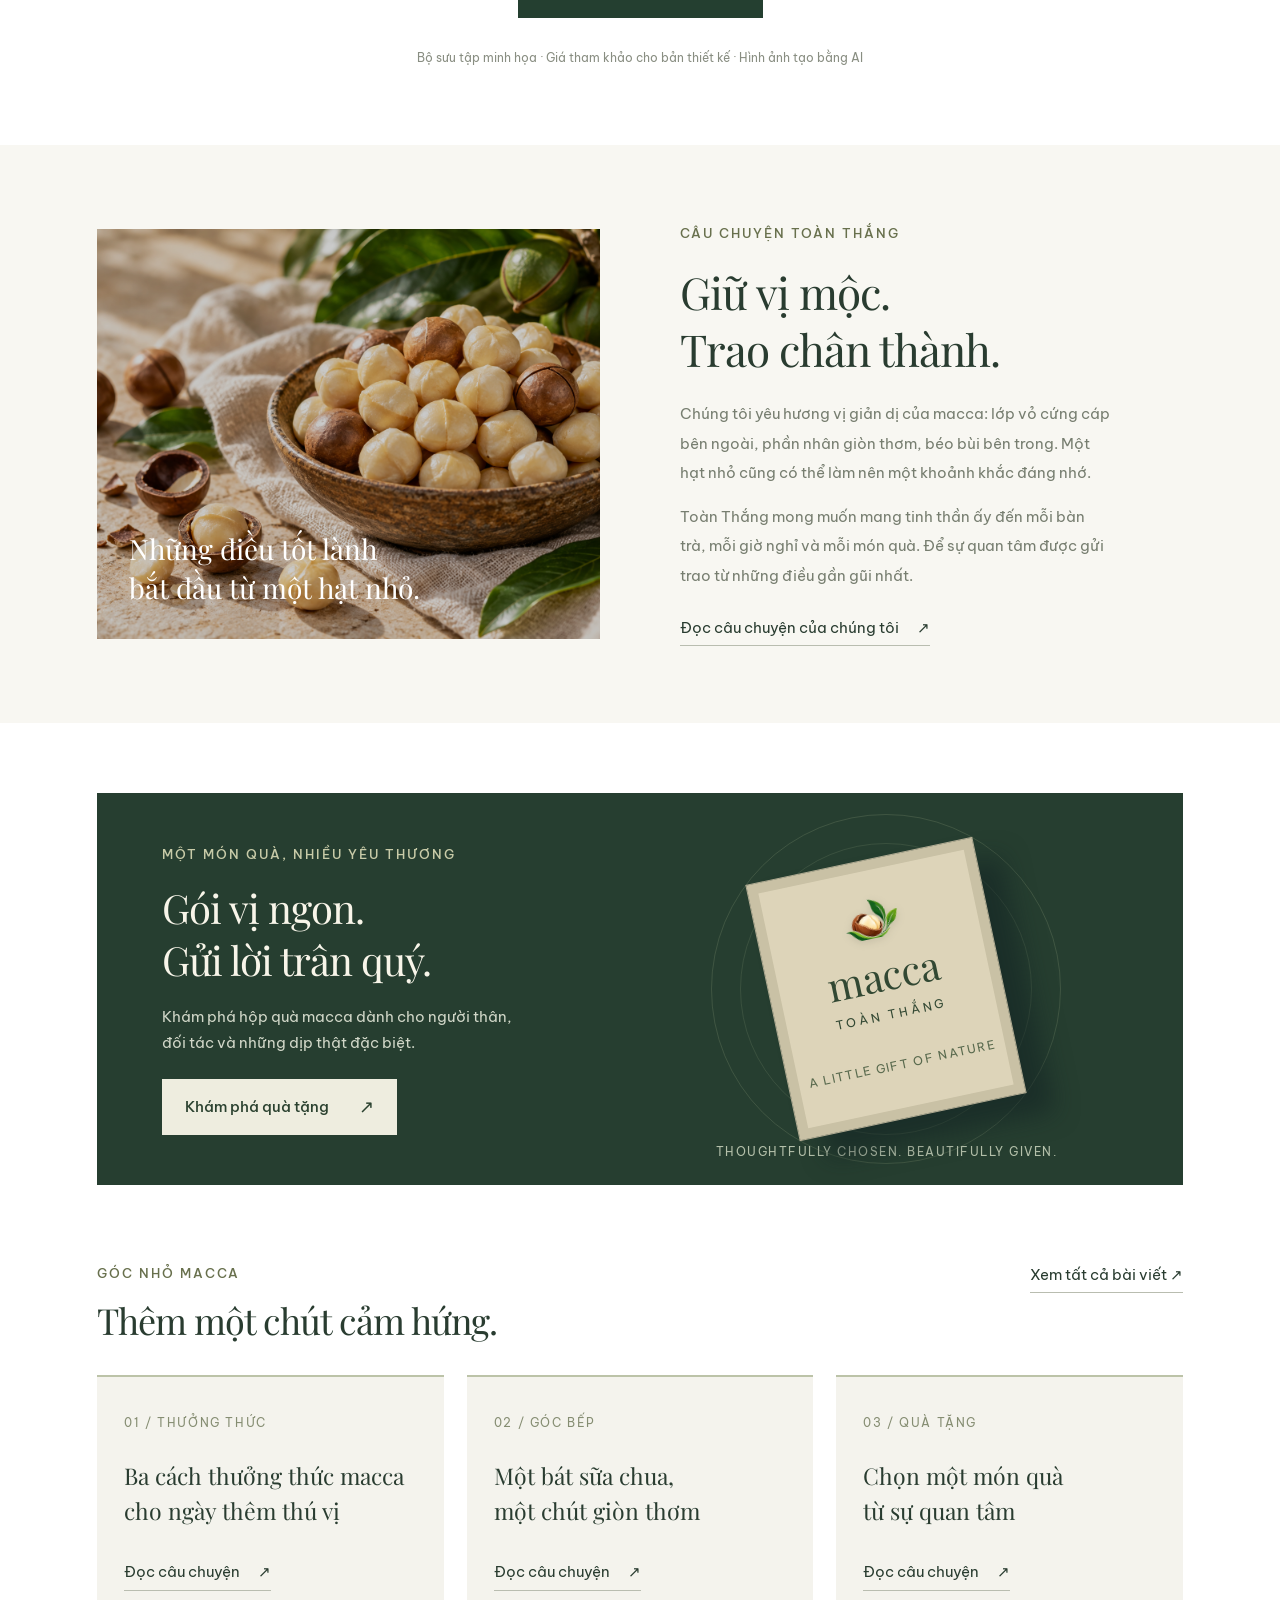
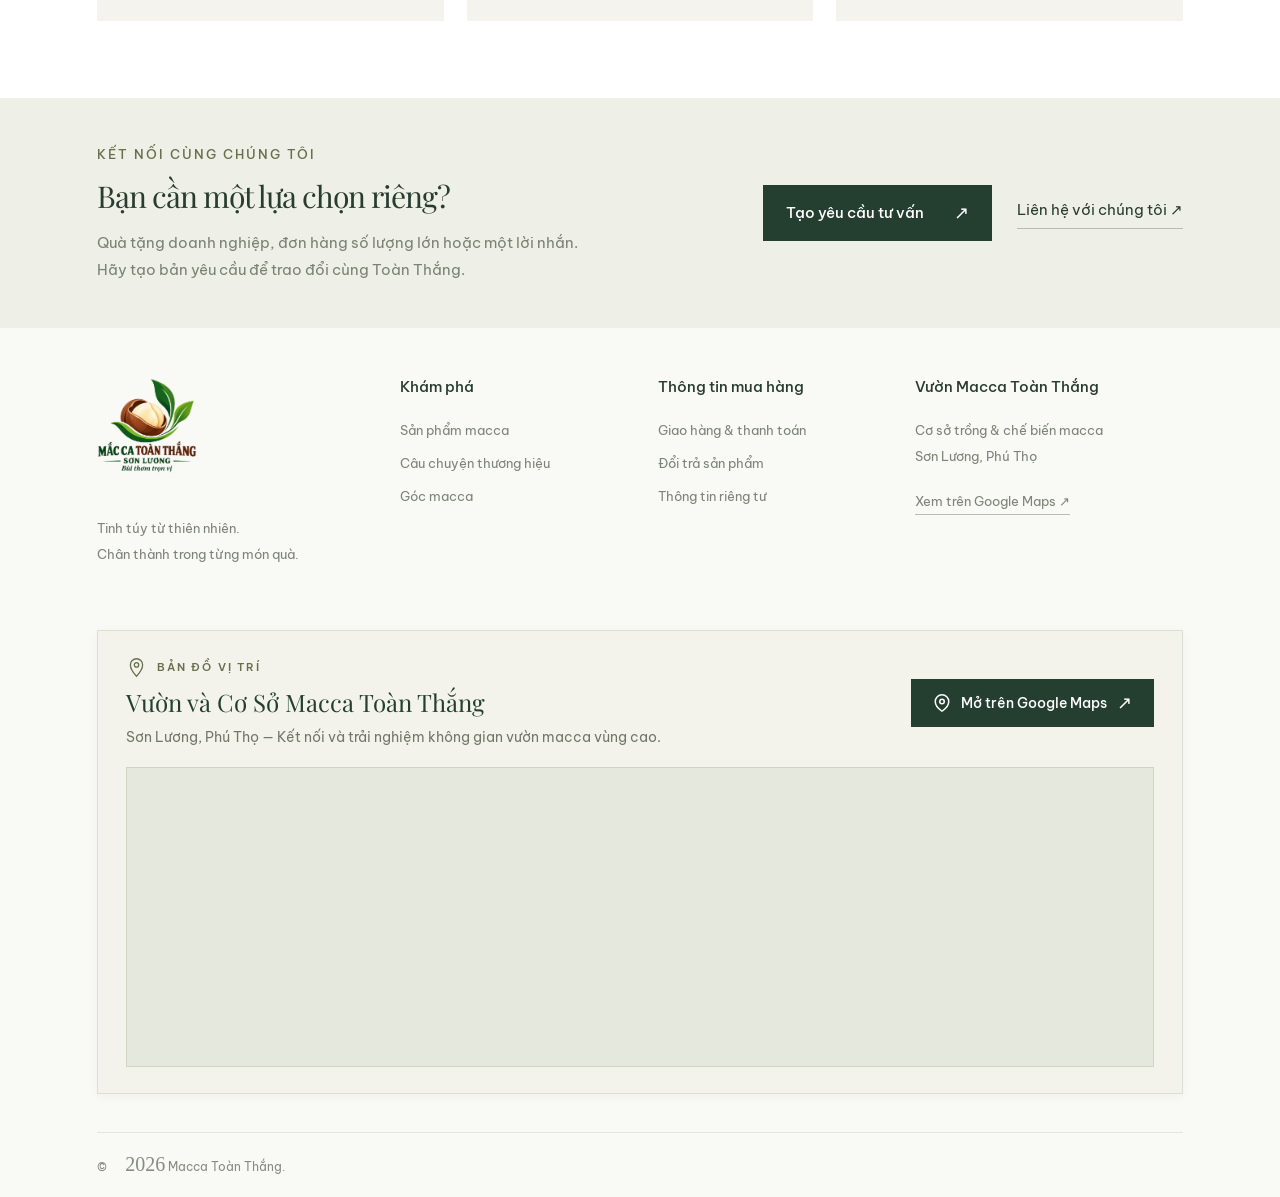
==== commit b0b217dd: "step 2: fix frontend code" ====
--- a/frontend/index.html
+++ b/frontend/index.html
@@ -7,32 +7,33 @@
   <meta name="description" content="Khám phá bộ sưu tập macca Toàn Thắng: macca nguyên vỏ, nhân macca và quà tặng. Hương vị mộc mạc cho những khoảnh khắc mỗi ngày.">
   <title>Macca Toàn Thắng — Tinh túy từ thiên nhiên</title>
   <link rel="icon" href="assets/favicon.svg" type="image/svg+xml">
+  <link rel="icon" href="assets/favicon.png" type="image/png">
+  <link rel="apple-touch-icon" href="assets/favicon.png">
   <link rel="stylesheet" href="styles.css">
   <script src="store.js" defer></script>
   <script src="journal-data.js" defer></script><script src="app.js" defer></script>
 <link rel="stylesheet" href="owner-contact.css"><script src="owner-contact.js" defer></script></head>
 <body>
   <a class="skip-link" href="#main">Đến nội dung chính</a>
-  <div class="announcement">Một chút an lành, từ món quà của thiên nhiên <span>KHÁM PHÁ MACCA VIỆT <span aria-hidden="true">↗</span></span></div>
   <header class="header">
-    <a class="brand" href="#" aria-label="Macca Toàn Thắng — Trang chủ"><span class="brand-mark" aria-hidden="true">❧</span><span>macca<small>TOÀN THẮNG</small></span></a>
+    <a class="brand" href="#" aria-label="Macca Toàn Thắng — Trang chủ"><img class="brand-logo" src="assets/logo-horizontal.png" alt="Macca Toàn Thắng" width="260" height="64"></a>
     <nav aria-label="Điều hướng chính"><a class="active" href="#main">Trang chủ</a><a href="san-pham.html">Sản phẩm</a><a href="cau-chuyen.html">Câu chuyện của chúng tôi</a><a href="goc-macca.html">Góc macca</a><a href="lien-he.html">Liên hệ</a></nav>
     <div class="header-actions"><button class="icon-button" id="search-toggle" aria-label="Tìm kiếm sản phẩm" aria-expanded="false"><svg viewBox="0 0 24 24"><circle cx="10.5" cy="10.5" r="6.5"/><path d="m16 16 5 5"/></svg></button><span class="divider"></span><a class="cart-button" href="gio-hang.html"><svg viewBox="0 0 24 24"><path d="M5 7h14l1 14H4L5 7Z"/><path d="M8 8V6a4 4 0 0 1 8 0v2"/></svg><span>Giỏ hàng</span><b id="cart-count">0</b></a></div>
   </header>
   <form class="search-bar" id="search-form" hidden role="search"><label for="search">Bạn đang tìm sản phẩm nào?</label><input id="search" type="search" placeholder="Tìm macca, nhân hạt, quà tặng…"><button class="button" type="submit">Tìm kiếm ↗</button></form>
   <main id="main">
     <section class="hero">
-      <div class="hero-copy"><p class="eyebrow"><span></span> THUẦN VỊ TỰ NHIÊN · TRỌN VẸN YÊU THƯƠNG</p><h1>Từ hạt macca,<br>gửi trao <em>điều lành.</em></h1><p class="hero-description">Vị béo bùi nguyên bản, giòn thơm trong từng hạt.<br>Một món quà giản dị từ thiên nhiên, cho bạn và<br class="desktop-break"> những người thương yêu.</p><div class="hero-buttons"><a class="button" href="san-pham.html">Khám phá sản phẩm <span>↗</span></a><a class="text-link" href="cau-chuyen.html">Câu chuyện của chúng tôi <span>→</span></a></div><div class="hero-footnote"><span class="small-leaf">❧</span><span>Chậm lại một chút.<br><strong>Thưởng thức những điều tự nhiên.</strong></span></div></div>
-      <div class="hero-photo"><img src="assets/macca-hero.png" alt="Hạt macca béo bùi trong bát gốm bên cành lá xanh" fetchpriority="high" width="1536" height="1024"><div class="photo-label"><span>THE GOODNESS OF NATURE</span><strong>Mộc mạc.<br>Và thật ngon.</strong><span>MACCA TOÀN THẮNG</span></div><div class="round-seal">TỪ THIÊN NHIÊN<span>❧</span>ĐẾN BẠN</div><span class="photo-caption">01 / HƯƠNG VỊ NGUYÊN BẢN</span></div>
+      <div class="hero-copy"><p class="eyebrow"><span></span> THUẦN VỊ TỰ NHIÊN · TRỌN VẸN YÊU THƯƠNG</p><h1>Từ hạt macca,<br>gửi trao <em>điều lành.</em></h1><p class="hero-description">Vị béo bùi nguyên bản, giòn thơm trong từng hạt.<br>Một món quà giản dị từ thiên nhiên, cho bạn và<br class="desktop-break"> những người thương yêu.</p><div class="hero-buttons"><a class="button" href="san-pham.html">Khám phá sản phẩm <span>↗</span></a><a class="text-link" href="cau-chuyen.html">Câu chuyện của chúng tôi <span>→</span></a></div></div>
+      <div class="hero-photo"><img src="assets/macca-hero.png" alt="Hạt macca béo bùi trong bát gốm bên cành lá xanh" fetchpriority="high" width="1536" height="1024"><div class="photo-label"><span>THE GOODNESS OF NATURE</span><strong>Mộc mạc.<br>Và thật ngon.</strong><span>MACCA TOÀN THẮNG</span></div><span class="photo-caption">01 / HƯƠNG VỊ NGUYÊN BẢN</span></div>
     </section>
     <section class="values" aria-label="Giá trị thương hiệu"><div><span class="value-icon">♧</span><p><strong>Trân trọng nguyên bản</strong><small>Để vị macca tự kể câu chuyện</small></p></div><div><span class="value-icon">◉</span><p><strong>Chăm chút từng lựa chọn</strong><small>Từ hạt nhỏ đến món quà trao tay</small></p></div><div><span class="value-icon">♢</span><p><strong>Quà tặng đầy tinh tế</strong><small>Gửi lời quan tâm theo cách riêng</small></p></div><div><span class="value-icon">♡</span><p><strong>Đồng hành mỗi ngày</strong><small>Một chút ngon lành trong nhịp sống</small></p></div></section>
     <section class="section products" id="san-pham"><div class="section-heading"><div><p class="eyebrow">BỘ SƯU TẬP MACCA</p><h2>Chọn vị ngon, chọn điều lành.</h2></div><p>Từ món ăn nhẹ mỗi ngày đến món quà ý nghĩa,<br>tìm lựa chọn dành riêng cho bạn.</p></div><div class="catalog-toolbar"><div class="filters" role="group" aria-label="Danh mục sản phẩm"><button class="selected" data-filter="all" aria-pressed="true">Tất cả sản phẩm <span>4</span></button><button data-filter="shell" aria-pressed="false">Macca nguyên vỏ</button><button data-filter="kernel" aria-pressed="false">Nhân macca</button><button data-filter="gift" aria-pressed="false">Hộp quà tặng</button></div><label class="sort-label">Sắp xếp: <select id="sort" aria-label="Sắp xếp sản phẩm"><option value="featured">Nổi bật</option><option value="asc">Giá tăng dần</option><option value="desc">Giá giảm dần</option></select></label></div><p id="search-status" aria-live="polite" hidden></p><div class="product-grid" id="product-grid"></div><p style="text-align:center;margin-top:30px"><a class="button" href="san-pham.html">Xem tất cả sản phẩm <span>↗</span></a></p><p class="sample-note">Bộ sưu tập minh họa · Giá tham khảo cho bản thiết kế · Hình ảnh tạo bằng AI</p></section>
     <section class="story section" id="cau-chuyen"><div class="story-image"><img src="assets/macca-hero.png" loading="lazy" alt="Macca nguyên hạt và nhân macca trên nền vải mộc" width="1536" height="1024"><span>Những điều tốt lành<br>bắt đầu từ một hạt nhỏ.</span></div><div class="story-copy"><p class="eyebrow">CÂU CHUYỆN TOÀN THẮNG</p><h2>Giữ vị mộc.<br>Trao chân thành.</h2><p>Chúng tôi yêu hương vị giản dị của macca: lớp vỏ cứng cáp bên ngoài, phần nhân giòn thơm, béo bùi bên trong. Một hạt nhỏ cũng có thể làm nên một khoảnh khắc đáng nhớ.</p><p>Toàn Thắng mong muốn mang tinh thần ấy đến mỗi bàn trà, mỗi giờ nghỉ và mỗi món quà. Để sự quan tâm được gửi trao từ những điều gần gũi nhất.</p><a class="text-link" href="cau-chuyen.html">Đọc câu chuyện của chúng tôi <span>↗</span></a></div></section>
-    <section class="gift-banner"><div><p class="eyebrow">MỘT MÓN QUÀ, NHIỀU YÊU THƯƠNG</p><h2>Gói vị ngon.<br>Gửi lời trân quý.</h2><p>Khám phá hộp quà macca dành cho người thân,<br>đối tác và những dịp thật đặc biệt.</p><a class="button button-light" href="san-pham.html?category=gift">Khám phá quà tặng <span>↗</span></a></div><div class="gift-art" aria-hidden="true"><div class="gift-box"><span>❧</span><strong>macca</strong><small>TOÀN THẮNG</small><p>A LITTLE GIFT OF NATURE</p></div><div class="gift-ribbon"></div><span class="gift-art-caption">THOUGHTFULLY CHOSEN. BEAUTIFULLY GIVEN.</span></div></section>
+    <section class="gift-banner"><div><p class="eyebrow">MỘT MÓN QUÀ, NHIỀU YÊU THƯƠNG</p><h2>Gói vị ngon.<br>Gửi lời trân quý.</h2><p>Khám phá hộp quà macca dành cho người thân,<br>đối tác và những dịp thật đặc biệt.</p><a class="button button-light" href="san-pham.html?category=gift">Khám phá quà tặng <span>↗</span></a></div><div class="gift-art" aria-hidden="true"><div class="gift-box"><img class="gift-box-logo" src="assets/logo-icon.png" alt="Macca Toàn Thắng" width="56" height="56"><strong>macca</strong><small>TOÀN THẮNG</small><p>A LITTLE GIFT OF NATURE</p></div><div class="gift-ribbon"></div><span class="gift-art-caption">THOUGHTFULLY CHOSEN. BEAUTIFULLY GIVEN.</span></div></section>
     <section class="section journal" id="kien-thuc"><div class="section-heading"><div><p class="eyebrow">GÓC NHỎ MACCA</p><h2>Thêm một chút cảm hứng.</h2></div><a class="text-link" href="goc-macca.html">Xem tất cả bài viết ↗</a></div><div class="journal-grid"><a class="journal-card" href="goc-macca.html?article=thuong-thuc-macca"><span class="journal-number">01 / THƯỞNG THỨC</span><h3>Ba cách thưởng thức macca<br>cho ngày thêm thú vị</h3><span class="text-link">Đọc câu chuyện <span>↗</span></span></a><a class="journal-card" href="goc-macca.html?article=sua-chua-macca"><span class="journal-number">02 / GÓC BẾP</span><h3>Một bát sữa chua,<br>một chút giòn thơm</h3><span class="text-link">Đọc câu chuyện <span>↗</span></span></a><a class="journal-card" href="goc-macca.html?article=chon-qua-macca"><span class="journal-number">03 / QUÀ TẶNG</span><h3>Chọn một món quà<br>từ sự quan tâm</h3><span class="text-link">Đọc câu chuyện <span>↗</span></span></a></div></section>
     <section class="contact section" id="lien-he"><div><p class="eyebrow">KẾT NỐI CÙNG CHÚNG TÔI</p><h2>Bạn cần một lựa chọn riêng?</h2><p>Quà tặng doanh nghiệp, đơn hàng số lượng lớn hoặc một lời nhắn.<br>Hãy tạo bản yêu cầu để trao đổi cùng Toàn Thắng.</p></div><a class="button" href="tu-van.html">Tạo yêu cầu tư vấn <span>↗</span></a><a class="text-link" href="lien-he.html">Liên hệ với chúng tôi ↗</a></section>
   </main>
-  <aside class="owner-contact-dock" aria-label="Kênh liên hệ chủ sở hữu"><a class="dock-link dock-phone" data-contact-channel="phone" aria-label="Số điện thoại — chưa cập nhật" aria-disabled="true" title="Số điện thoại — chưa cập nhật"><svg viewBox="0 0 24 24" aria-hidden="true"><path d="M6.6 2.5h3.1l1.2 4.4-2 1.8a15.1 15.1 0 0 0 6.4 6.4l1.8-2 4.4 1.2v3.1a3 3 0 0 1-3.3 3A18.3 18.3 0 0 1 3.6 5.8a3 3 0 0 1 3-3.3Z"/></svg></a><a class="dock-link dock-zalo" data-contact-channel="zalo" aria-label="Zalo — chưa cập nhật" aria-disabled="true" title="Zalo — chưa cập nhật"><span aria-hidden="true" class="zalo-letter">Z</span></a><a class="dock-link dock-facebook" data-contact-channel="facebook" aria-label="Facebook — chưa cập nhật" aria-disabled="true" title="Facebook — chưa cập nhật"><span aria-hidden="true" class="facebook-letter">f</span></a><a class="dock-link dock-gmail" data-contact-channel="gmail" aria-label="Gmail — chưa cập nhật" aria-disabled="true" title="Gmail — chưa cập nhật"><svg viewBox="0 0 24 24" aria-hidden="true"><path d="M3 6.5 12 13l9-6.5V19H3V6.5Z"/><path d="M3 6.5 12 13l9-6.5"/></svg></a></aside><footer><div class="footer-main"><div><a class="brand" href="#"><span class="brand-mark">❧</span><span>macca<small>TOÀN THẮNG</small></span></a><p>Tinh túy từ thiên nhiên.<br>Chân thành trong từng món quà.</p></div><div><h3>Khám phá</h3><a href="san-pham.html">Sản phẩm macca</a><a href="cau-chuyen.html">Câu chuyện thương hiệu</a><a href="goc-macca.html">Góc macca</a></div><div><h3>Thông tin mua hàng</h3><button data-policy="shipping">Giao hàng & thanh toán</button><button data-policy="returns">Đổi trả sản phẩm</button><button data-policy="privacy">Thông tin riêng tư</button></div><div class="footer-note"><h3>Macca Toàn Thắng</h3><p>Website giới thiệu sản phẩm — bản mẫu.<br>Thông tin pháp nhân, địa chỉ và hotline<br>sẽ được bổ sung trước khi mở bán.</p></div></div><div class="footer-bottom"><span>© <span id="year"></span> Macca Toàn Thắng.</span><span>Được chăm chút từ những điều nhỏ nhất. <span aria-hidden="true">❧</span></span></div></footer>
+  <aside class="owner-contact-dock" aria-label="Kênh liên hệ Macca Toàn Thắng"><a class="dock-link dock-phone" href="tel:0988245476" data-contact-channel="phone" data-tooltip="Hotline: 0988 245 476" aria-label="Gọi điện hotline 0988 245 476" title="Hotline: 0988 245 476"><img src="assets/phone-icon.png" alt="Điện thoại" width="47" height="47"></a><a class="dock-link dock-zalo" href="https://zalo.me/0988245476" target="_blank" rel="noopener noreferrer" data-contact-channel="zalo" data-tooltip="Chat Zalo: 0988 245 476" aria-label="Nhắn tin qua Zalo Macca Toàn Thắng" title="Chat Zalo: 0988 245 476"><img src="assets/zalo-icon.png" alt="Zalo" width="36" height="36"></a><a class="dock-link dock-facebook" href="https://facebook.com/maccatoanthang" target="_blank" rel="noopener noreferrer" data-contact-channel="facebook" data-tooltip="Facebook: Macca Toàn Thắng" aria-label="Truy cập Fanpage Facebook Macca Toàn Thắng" title="Facebook: Macca Toàn Thắng"><img src="assets/facebook-icon.png" alt="Facebook" width="47" height="47"></a><a class="dock-link dock-gmail" href="mailto:maccatoanthang@gmail.com?subject=T%C6%B0%20v%E1%BA%A5n%20Macca%20To%C3%A0n%20Th%E1%BA%AFng" data-contact-channel="gmail" data-tooltip="Gmail: maccatoanthang@gmail.com" aria-label="Gửi email tới maccatoanthang@gmail.com" title="Gmail: maccatoanthang@gmail.com"><img src="assets/gmail-icon.png" alt="Gmail" width="34" height="34"></a></aside><footer><div class="footer-main"><div><a class="brand brand-footer" href="#" aria-label="Macca Toàn Thắng — Trang chủ"><img class="footer-brand-logo" src="assets/logo.png" alt="Macca Toàn Thắng" width="95" height="90"></a><p>Tinh túy từ thiên nhiên.<br>Chân thành trong từng món quà.</p></div><div><h3>Khám phá</h3><a href="san-pham.html">Sản phẩm macca</a><a href="cau-chuyen.html">Câu chuyện thương hiệu</a><a href="goc-macca.html">Góc macca</a></div><div><h3>Thông tin mua hàng</h3><button data-policy="shipping">Giao hàng & thanh toán</button><button data-policy="returns">Đổi trả sản phẩm</button><button data-policy="privacy">Thông tin riêng tư</button></div><div class="footer-note"><h3>Vườn Macca Toàn Thắng</h3><p>Cơ sở trồng & chế biến macca<br>Sơn Lương, Phú Thọ</p><a class="text-link" href="https://maps.app.goo.gl/fCfLKrbhf9rNC3ce9" target="_blank" rel="noopener noreferrer" style="font-size:13px;margin-top:6px;display:inline-flex;">Xem trên Google Maps ↗</a></div></div><div class="footer-map-card"><div class="footer-map-header"><div><span class="footer-map-tag"><svg viewBox="0 0 24 24" width="14" height="14" style="vertical-align:-2px;margin-right:4px" fill="currentColor"><path d="M12 2C8.13 2 5 5.13 5 9c0 5.25 7 13 7 13s7-7.75 7-13c0-3.87-3.13-7-7-7zm0 9.5a2.5 2.5 0 1 1 0-5 2.5 2.5 0 0 1 0 5z"/></svg>BẢN ĐỒ VỊ TRÍ</span><h3 class="footer-map-title">Vườn và Cơ Sở Macca Toàn Thắng</h3><p class="footer-map-desc">Sơn Lương, Phú Thọ — Kết nối và trải nghiệm không gian vườn macca vùng cao.</p></div><a class="button button-map" href="https://maps.app.goo.gl/fCfLKrbhf9rNC3ce9" target="_blank" rel="noopener noreferrer"><svg viewBox="0 0 24 24" width="18" height="18" fill="none" stroke="currentColor" stroke-width="2" stroke-linecap="round" stroke-linejoin="round" aria-hidden="true"><path d="M21 10c0 7-9 13-9 13s-9-6-9-13a9 9 0 0 1 18 0z"></path><circle cx="12" cy="10" r="3"></circle></svg>Mở trên Google Maps <span>↗</span></a></div><div class="footer-map-frame"><iframe src="https://maps.google.com/maps?q=21.5185659,104.9111844&amp;z=15&amp;output=embed" width="100%" height="300" style="border:0;" allowfullscreen="" loading="lazy" referrerpolicy="no-referrer-when-downgrade" title="Bản đồ vị trí Vườn và Cơ Sở Macca Toàn Thắng"></iframe></div></div><div class="footer-bottom"><span>© <span id="year"></span> Macca Toàn Thắng.</span></div></footer>
   <dialog id="detail-dialog"><div class="dialog-header"><span>MACCA TOÀN THẮNG</span><button class="icon-button" data-close aria-label="Đóng">✕</button></div><div id="detail-content"></div></dialog>
   <div id="toast" role="status" aria-live="polite"></div>
   <noscript><p class="noscript">Bật JavaScript để sử dụng danh mục sản phẩm, giỏ hàng và tạo yêu cầu.</p></noscript>
--- a/frontend/styles.css
+++ b/frontend/styles.css
@@ -1,13 +1,25 @@
 @import url('https://fonts.googleapis.com/css2?family=Be+Vietnam+Pro:wght@400;450;500;600;700&family=Playfair+Display:ital,wght@0,400;0,500;0,600;1,400;1,500&display=swap');
-:root{--green:#243f30;--ink:#293c30;--muted:#757970;--cream:#f8f7f2;--line:#e4e5dc;--serif:'Playfair Display',Georgia,serif;--sans:'Be Vietnam Pro',Arial,sans-serif}*{box-sizing:border-box}html{scroll-behavior:smooth;scroll-padding-top:110px}body{margin:0;background:#fff;color:var(--ink);font:17px/1.75 var(--sans)}button,input,select,textarea{font:inherit}button,a,input,select,textarea{-webkit-tap-highlight-color:transparent}button,a{touch-action:manipulation}button{cursor:pointer}a{color:inherit;text-decoration:none}button{color:inherit}button:focus-visible,a:focus-visible,input:focus-visible,select:focus-visible,textarea:focus-visible{outline:3px solid #b28c49;outline-offset:4px}button{border:0}img{display:block;max-width:100%;object-fit:cover}svg{width:21px;height:21px;fill:none;stroke:currentColor;stroke-width:1.5}h1,h2,h3,p{margin-top:0}h1,h2,h3{line-height:1.25}h2{font:400 36px/1.3 var(--serif);letter-spacing:-1px}button{background:none}.announcement{background:var(--green);color:#f2f3e9;text-align:center;font-size:15px;letter-spacing:.4px;padding:9px 25px}.announcement>span{margin-left:42px;font-size:12px;letter-spacing:1.5px}.announcement>span span{margin-left:9px}.header{height:104px;padding:0 max(4.5vw,24px);display:flex;align-items:center;justify-content:space-between;gap:30px;background:#fff;position:sticky;top:0;z-index:10;border-bottom:1px solid #efefe9}.brand{display:flex;align-items:center;gap:8px;line-height:1;color:var(--green)}.brand>span:last-child{font:500 39px/1 var(--serif);letter-spacing:-2px}.brand small{display:block;font:600 13px/1.5 var(--sans);letter-spacing:3px;margin:7px 0 0 3px}.brand-mark{font:54px/1 Georgia;transform:rotate(-25deg)}nav{display:flex;align-items:center;gap:29px;font-size:15px;font-weight:500}nav a{padding:15px 0;position:relative}nav a:hover,nav .active{color:#78814f}nav .active:after{content:'';height:2px;background:#78814f;position:absolute;bottom:3px;left:0;right:0}.header-actions{display:flex;align-items:center;gap:17px}.icon-button{width:36px;height:36px;display:inline-flex;align-items:center;justify-content:center;border-radius:50%}.icon-button:hover{background:#edf0e8}.divider{height:23px;border-left:1px solid var(--line)}.cart-button{display:flex;align-items:center;gap:10px;font-size:15px;white-space:nowrap}.cart-button b{background:var(--green);color:white;font-size:13px;min-width:20px;height:20px;border-radius:50%;line-height:20px}.hero{display:grid;grid-template-columns:1fr 1fr;min-height:595px;background:#f5f3eb}.hero-copy{padding:74px 35px 35px 8.1vw}.eyebrow{font-size:13px;font-weight:500;letter-spacing:2px;margin-bottom:24px;color:#68704d}.hero-copy .eyebrow{display:flex;align-items:center;gap:10px;font-size:12px;letter-spacing:1.6px}.eyebrow>span{width:19px;height:1px;background:#7a8358}.hero h1{font:400 clamp(42px,4.1vw,65px)/1.25 var(--serif);letter-spacing:-1.8px;margin-bottom:25px}.hero h1 em{color:#7c8553;font-weight:400}.hero-description{color:#70756a;font-size:15px;line-height:2}.hero-buttons{display:flex;align-items:center;gap:25px;margin-top:29px}.button{background:var(--green);color:#fff;padding:15px 23px;display:inline-flex;align-items:center;justify-content:center;gap:30px;font-size:15px;font-weight:500;transition:background .2s,transform .2s;min-height:48px}.button:hover{background:#3c5942;transform:translateY(-2px)}.button span{font-size:18px;line-height:1}.text-link{display:inline-flex;align-items:center;gap:18px;font-size:15px;border-bottom:1px solid #b9bdb0;padding-bottom:5px}.hero-footnote{display:flex;align-items:center;gap:12px;margin-top:45px;font-size:13px;color:#858777;line-height:1.8}.hero-footnote strong{font-weight:400;color:#606c57}.small-leaf{font:38px Georgia;color:#858f62}.hero-photo{position:relative;min-height:595px;overflow:hidden}.hero-photo>img{width:100%;height:100%;position:absolute;object-position:61% center}.hero-photo:after{content:'';position:absolute;inset:55% 0 0;background:linear-gradient(transparent,#211d1666);pointer-events:none}.photo-label{position:absolute;top:34px;left:34px;background:#f5f2e8eb;padding:23px 27px;border:1px solid #fff8;z-index:1}.photo-label>span{display:block;font-size:12px;letter-spacing:2px}.photo-label strong{font:400 28px/1.35 var(--serif);display:block;margin:14px 0}.photo-label>span:last-child{font-size:12px;letter-spacing:2.5px}.round-seal{position:absolute;right:28px;bottom:57px;width:109px;height:109px;background:#f3eedf;color:#566044;border-radius:50%;border:1px solid #c4c6ac;outline:6px solid #f3eedf;display:flex;flex-direction:column;align-items:center;justify-content:center;font-size:12px;letter-spacing:1.5px;transform:rotate(12deg);z-index:1}.round-seal span{font:40px/1.3 Georgia}.photo-caption{position:absolute;bottom:24px;left:30px;color:white;font-size:12px;letter-spacing:2px;z-index:1}.values{display:grid;grid-template-columns:repeat(4,1fr);margin:0 6vw;padding:28px 0;border-bottom:1px solid var(--line)}.values>div{display:flex;align-items:center;gap:17px;justify-content:center;border-right:1px solid var(--line)}.values>div:last-child{border:0}.values p{margin:0}.values strong,.values small{display:block}.values strong{font-size:15px;font-weight:500}.values small{font-size:12px;color:#858879;margin-top:3px}.value-icon{font:35px Georgia;color:#7f8a63}.section{padding:77px 7.6vw}.section-heading{display:flex;justify-content:space-between;align-items:flex-end;margin-bottom:32px;gap:25px}.section-heading .eyebrow{margin-bottom:12px}.section-heading h2{margin:0}.section-heading>p{font-size:15px;line-height:1.9;color:var(--muted);margin-bottom:3px}.catalog-toolbar{display:flex;justify-content:space-between;align-items:center;margin-bottom:26px;gap:18px}.filters{display:flex;gap:9px;flex-wrap:wrap}.filters button{border:1px solid var(--line);border-radius:3px;padding:9px 15px;font-size:13px;color:#727969}.filters button.selected{background:var(--green);color:#fff;border-color:var(--green)}.filters button:hover{border-color:#7e8b65}.filters span{font-size:12px;margin-left:10px;opacity:.7}.sort-label{font-size:13px;color:#83887c;white-space:nowrap}select{border:0;color:var(--ink);background:white;padding:7px;font-size:15px;cursor:pointer}.product-grid{display:grid;grid-template-columns:repeat(4,1fr);gap:23px}.product-visual{height:249px;position:relative;overflow:hidden;background:#f1eee5}.product-visual>button{padding:0;width:100%;height:100%}.product-visual img{height:100%;width:100%;transition:transform .5s;object-position:center}.product-visual>button:hover img{transform:scale(1.06)}.product-badge{position:absolute;top:13px;left:13px;font-size:12px;letter-spacing:.4px;background:#f8f7efe8;padding:4px 9px;pointer-events:none}.product-meta{font-size:12px;color:#8b8e80;letter-spacing:.8px;margin:18px 0 7px}.product-title{font-family:var(--sans);font-size:16px;font-weight:500;margin:0 0 6px}.product-title button{padding:0;text-align:left}.product-subtitle{font-size:13px;color:#858b7e;margin-bottom:16px}.product-bottom{display:flex;justify-content:space-between;align-items:center}.price{font-size:16px;font-weight:600}.add-button{border:1px solid #d8ddcf;width:33px;height:33px;border-radius:50%;font-size:20px;line-height:1}.add-button:hover{color:#fff;background:var(--green)}.sample-note{text-align:center;font-size:12px;color:#898e82;margin:29px 0 0}.story{display:grid;grid-template-columns:1fr 1fr;gap:80px;background:var(--cream);align-items:center}.story-image{position:relative;height:410px}.story-image img{height:100%;width:100%;object-position:20% center;filter:brightness(.8)}.story-image span{position:absolute;bottom:32px;left:32px;font:400 28px/1.4 var(--serif);color:white}.story-copy{max-width:430px}.story-copy .eyebrow{margin-bottom:18px}.story-copy h2{font-size:44px;margin-bottom:22px}.story-copy>p:not(.eyebrow){font-size:15px;line-height:1.95;color:#777e70}.story-copy .text-link{margin-top:10px}.gift-banner{margin:70px 7.6vw 0;background:#263e30;color:#f8f5e9;padding:50px 65px;display:grid;grid-template-columns:1fr 1fr;gap:30px;overflow:hidden}.gift-banner .eyebrow{color:#c8cba8;margin-bottom:16px}.gift-banner h2{font-size:40px;margin-bottom:18px}.gift-banner p:not(.eyebrow){font-size:15px;color:#d1d7c8}.button-light{background:#eeeddf;color:#2b4230;margin-top:7px}.button-light:hover{background:white}.gift-art{position:relative;display:flex;align-items:center;justify-content:center;min-height:260px}.gift-box{width:230px;height:260px;background:#ddd4b9;border:10px solid #c9c1a5;outline:1px solid #b3ad94;box-shadow:25px 24px 25px #101f2180;transform:rotate(-12deg);color:#324833;text-align:center;padding:25px 8px;position:relative;z-index:1}.gift-box>span{font:50px/1 Georgia;display:block}.gift-box strong{font:40px/1.2 var(--serif);display:block}.gift-box small{font-size:12px;letter-spacing:3px}.gift-box p{font-size:12px!important;color:#58694d!important;margin-top:34px;letter-spacing:1.5px}.gift-ribbon{position:absolute;width:350px;height:350px;border-radius:50%;border:1px solid #72836755}.gift-ribbon:before{content:'';position:absolute;inset:28px;border:1px solid #72836744;border-radius:50%}.gift-art-caption{position:absolute;bottom:-27px;font-size:12px;letter-spacing:1.5px;color:#b4c0aa}.journal-subtitle{font-size:15px;color:#7d8575}.journal-grid{display:grid;grid-template-columns:repeat(3,1fr);gap:23px}.journal-card{text-align:left;background:#f4f3ed;padding:30px 27px;border-top:2px solid #bcc3a8;transition:background .2s}.journal-card:hover{background:#eaece1}.journal-number{font-size:12px;letter-spacing:1.6px;color:#858d72}.journal-card h3{font:400 23px/1.5 var(--serif);margin:22px 0 29px}.contact{background:#eeefe6;display:flex;align-items:center;justify-content:space-between;gap:25px;padding-top:45px;padding-bottom:45px}.contact .eyebrow{margin-bottom:12px}.contact h2{font-size:30px;margin-bottom:14px}.contact p:not(.eyebrow){font-size:15px;color:#7b8272;margin-bottom:0}footer{padding:50px 7.6vw 0;background:#f9f9f5}.footer-main{display:grid;grid-template-columns:1.3fr 1fr 1fr 1.2fr;gap:35px;padding-bottom:40px}.footer-main .brand{margin-bottom:20px}.footer-main h3{font-size:15px;font-weight:500;margin-bottom:20px}.footer-main p,.footer-main>div>a:not(.brand),.footer-main button{font-size:13px;color:#7d8377;line-height:2}.footer-main>div>a:not(.brand),.footer-main button{display:block;margin:7px 0;padding:0}.footer-main button:hover{text-decoration:underline}.footer-bottom{display:flex;justify-content:space-between;border-top:1px solid var(--line);padding:20px 0;font-size:12px;color:#878c80}.footer-bottom>span:last-child span{font:20px Georgia;margin-left:15px}.search-bar{padding:20px 7.6vw;background:#f6f6ef;display:flex;align-items:center;gap:20px}.search-bar[hidden]{display:none}.search-bar label{font-size:15px}.search-bar input{flex:1;min-width:0}.skip-link{position:absolute;top:-80px;left:20px;padding:10px;background:white;z-index:100}.skip-link:focus{top:10px}dialog{border:0;color:var(--ink);padding:28px;max-width:650px;width:calc(100% - 36px);max-height:90vh;box-shadow:0 20px 90px #0003}dialog::backdrop{background:#14271bbb;backdrop-filter:blur(3px)}.dialog-header{display:flex;justify-content:space-between;align-items:center;gap:20px;margin-bottom:25px}.dialog-header h2{font-size:25px;margin:0}.dialog-header>span{font-size:13px;letter-spacing:2px}.cart-dialog{max-width:540px}.cart-row{display:grid;grid-template-columns:65px 1fr auto;gap:14px;padding:18px 0;border-bottom:1px solid var(--line);align-items:center}.cart-row img{width:65px;height:65px}.cart-row h3{font-size:15px;margin-bottom:6px}.cart-row p{font-size:15px;margin:0}.quantity{display:flex;align-items:center;gap:12px;margin-top:10px}.quantity button{border:1px solid var(--line);width:28px;height:28px}.remove-button{font-size:13px;color:#856045;padding:8px}.summary-line{display:flex;justify-content:space-between;margin:23px 0 12px}.cart-note,.form-note{font-size:15px;color:#7b8274}.cart-dialog .button{width:100%;margin-top:15px}.empty-state{grid-column:1/-1;text-align:center;padding:50px 20px;background:var(--cream)}.empty-state h3{font:25px var(--serif)}.empty-state p{font-size:15px;color:#7b8274}.detail-image{width:100%;height:320px;object-fit:contain;background:#f5f0e6;margin-bottom:23px}.detail-body h2{font-size:30px}.detail-body>p{font-size:16px;color:#717c6d}.detail-body dl{font-size:15px;display:grid;grid-template-columns:120px 1fr;border-top:1px solid var(--line);padding-top:15px;gap:8px}.detail-body dd{margin:0}.detail-body .price{font-size:22px;display:block;margin:20px 0}.article-body{font-size:16px;line-height:1.9;color:#6d7667}.article-body h2{color:var(--ink);font-size:30px}input,textarea{width:100%;padding:12px;border:1px solid #d9dece;background:#fff;color:var(--ink);border-radius:0}textarea{resize:vertical}#request-form label{display:block;font-size:15px;margin-bottom:18px}#request-form input,#request-form textarea{display:block;margin-top:6px}#toast{position:fixed;bottom:28px;left:50%;transform:translate(-50%,20px);opacity:0;pointer-events:none;background:var(--green);color:white;padding:14px 24px;z-index:99;transition:.25s;font-size:15px;max-width:90vw;box-shadow:0 5px 25px #0002}#toast.visible{opacity:1;transform:translate(-50%,0)}.noscript{padding:20px;background:#fff0cc;text-align:center}body:has(dialog[open]){overflow:hidden}#search-status{font-size:15px;color:#717b64}.gift-product{height:100%;display:flex;justify-content:center;align-items:center;background:#eaece2}.gift-product .gift-box{transform:rotate(-8deg) scale(.67);flex-shrink:0;box-shadow:16px 16px 23px #39483433}.gift-product .gift-box p{margin-top:34px}
+:root{--green:#243f30;--ink:#293c30;--muted:#757970;--cream:#f8f7f2;--line:#e4e5dc;--serif:'Playfair Display',Georgia,serif;--sans:'Be Vietnam Pro',Arial,sans-serif}*{box-sizing:border-box}html{scroll-behavior:smooth;scroll-padding-top:110px}body{margin:0;background:#fff;color:var(--ink);font:17px/1.75 var(--sans)}button,input,select,textarea{font:inherit}button,a,input,select,textarea{-webkit-tap-highlight-color:transparent}button,a{touch-action:manipulation}button{cursor:pointer}a{color:inherit;text-decoration:none}button{color:inherit}button:focus-visible,a:focus-visible,input:focus-visible,select:focus-visible,textarea:focus-visible{outline:3px solid #b28c49;outline-offset:4px}button{border:0}img{display:block;max-width:100%;object-fit:cover}svg{width:21px;height:21px;fill:none;stroke:currentColor;stroke-width:1.5}h1,h2,h3,p{margin-top:0}h1,h2,h3{line-height:1.25}h2{font:400 36px/1.3 var(--serif);letter-spacing:-1px}button{background:none}.header{height:104px;padding:0 max(4.5vw,24px);display:flex;align-items:center;justify-content:space-between;gap:30px;background:#fff;position:sticky;top:0;z-index:10;border-bottom:1px solid #efefe9}.brand{display:inline-flex;align-items:center;gap:10px;line-height:1;color:var(--green);text-decoration:none}.brand-logo{height:64px;width:auto;max-width:270px;display:block;object-fit:contain;transition:transform .2s ease}.brand:hover .brand-logo{transform:scale(1.02)}.brand-footer{display:inline-block}.brand-footer .footer-brand-logo{height:95px;width:auto;max-width:140px;display:block;object-fit:contain;margin-bottom:12px;transition:transform .2s ease}.brand-footer:hover .footer-brand-logo{transform:scale(1.03)}nav{display:flex;align-items:center;gap:29px;font-size:15px;font-weight:500}nav a{padding:15px 0;position:relative}nav a:hover,nav .active{color:#78814f}nav .active:after{content:'';height:2px;background:#78814f;position:absolute;bottom:3px;left:0;right:0}.header-actions{display:flex;align-items:center;gap:17px}.icon-button{width:36px;height:36px;display:inline-flex;align-items:center;justify-content:center;border-radius:50%}.icon-button:hover{background:#edf0e8}.divider{height:23px;border-left:1px solid var(--line)}.cart-button{display:flex;align-items:center;gap:10px;font-size:15px;white-space:nowrap}.cart-button b{background:var(--green);color:white;font-size:13px;min-width:20px;height:20px;border-radius:50%;line-height:20px}.hero{display:grid;grid-template-columns:1fr 1fr;min-height:595px;background:#f5f3eb}.hero-copy{padding:74px 35px 35px 8.1vw}.eyebrow{font-size:13px;font-weight:500;letter-spacing:2px;margin-bottom:24px;color:#68704d}.hero-copy .eyebrow{display:flex;align-items:center;gap:10px;font-size:12px;letter-spacing:1.6px}.eyebrow>span{width:19px;height:1px;background:#7a8358}.hero h1{font:400 clamp(42px,4.1vw,65px)/1.25 var(--serif);letter-spacing:-1.8px;margin-bottom:25px}.hero h1 em{color:#7c8553;font-weight:400}.hero-description{color:#70756a;font-size:15px;line-height:2}.hero-buttons{display:flex;align-items:center;gap:25px;margin-top:29px}.button{background:var(--green);color:#fff;padding:15px 23px;display:inline-flex;align-items:center;justify-content:center;gap:30px;font-size:15px;font-weight:500;transition:background .2s,transform .2s;min-height:48px}.button:hover{background:#3c5942;transform:translateY(-2px)}.button span{font-size:18px;line-height:1}.text-link{display:inline-flex;align-items:center;gap:18px;font-size:15px;border-bottom:1px solid #b9bdb0;padding-bottom:5px}.hero-footnote{display:flex;align-items:center;gap:12px;margin-top:45px;font-size:13px;color:#858777;line-height:1.8}.hero-footnote strong{font-weight:400;color:#606c57}.small-leaf{font:38px Georgia;color:#858f62}.footnote-logo{width:30px;height:30px;object-fit:contain;flex-shrink:0;filter:drop-shadow(0 1px 3px rgba(0,0,0,0.08))}.hero-photo{position:relative;min-height:595px;overflow:hidden}.hero-photo>img{width:100%;height:100%;position:absolute;object-position:61% center}.hero-photo:after{content:'';position:absolute;inset:55% 0 0;background:linear-gradient(transparent,#211d1666);pointer-events:none}.photo-label{position:absolute;top:34px;left:34px;background:#f5f2e8eb;padding:23px 27px;border:1px solid #fff8;z-index:1}.photo-label>span{display:block;font-size:12px;letter-spacing:2px}.photo-label strong{font:400 28px/1.35 var(--serif);display:block;margin:14px 0}.photo-label>span:last-child{font-size:12px;letter-spacing:2.5px}.round-seal{position:absolute;right:28px;bottom:57px;width:112px;height:112px;background:#f3eedf;color:#495438;border-radius:50%;border:1px solid #c4c6ac;outline:6px solid #f3eedf;display:flex;flex-direction:column;align-items:center;justify-content:center;font-size:11px;font-weight:600;letter-spacing:1.5px;line-height:1.2;transform:rotate(12deg);z-index:1;text-align:center;padding:6px;box-shadow:0 4px 14px rgba(0,0,0,0.08)}.round-seal span{display:block;white-space:nowrap}.round-seal .seal-logo{width:46px;height:46px;object-fit:contain;margin:1px 0;display:block;filter:drop-shadow(0 1px 2px rgba(0,0,0,0.08))}.photo-caption{position:absolute;bottom:24px;left:30px;color:white;font-size:12px;letter-spacing:2px;z-index:1}.values{display:grid;grid-template-columns:repeat(4,1fr);margin:0 6vw;padding:28px 0;border-bottom:1px solid var(--line)}.values>div{display:flex;align-items:center;gap:17px;justify-content:center;border-right:1px solid var(--line)}.values>div:last-child{border:0}.values p{margin:0}.values strong,.values small{display:block}.values strong{font-size:15px;font-weight:500}.values small{font-size:12px;color:#858879;margin-top:3px}.value-icon{font:35px Georgia;color:#7f8a63}.section{padding:77px 7.6vw}.section-heading{display:flex;justify-content:space-between;align-items:flex-end;margin-bottom:32px;gap:25px}.section-heading .eyebrow{margin-bottom:12px}.section-heading h2{margin:0}.section-heading>p{font-size:15px;line-height:1.9;color:var(--muted);margin-bottom:3px}.catalog-toolbar{display:flex;justify-content:space-between;align-items:center;margin-bottom:26px;gap:18px}.filters{display:flex;gap:9px;flex-wrap:wrap}.filters button{border:1px solid var(--line);border-radius:3px;padding:9px 15px;font-size:13px;color:#727969}.filters button.selected{background:var(--green);color:#fff;border-color:var(--green)}.filters button:hover{border-color:#7e8b65}.filters span{font-size:12px;margin-left:10px;opacity:.7}.sort-label{font-size:13px;color:#83887c;white-space:nowrap}select{border:0;color:var(--ink);background:white;padding:7px;font-size:15px;cursor:pointer}.product-grid{display:grid;grid-template-columns:repeat(4,1fr);gap:23px}.product-visual{height:249px;position:relative;overflow:hidden;background:#f1eee5}.product-visual>button{padding:0;width:100%;height:100%}.product-visual img{height:100%;width:100%;transition:transform .5s;object-position:center}.product-visual>button:hover img{transform:scale(1.06)}.product-badge{position:absolute;top:13px;left:13px;font-size:12px;letter-spacing:.4px;background:#f8f7efe8;padding:4px 9px;pointer-events:none}.product-meta{font-size:12px;color:#8b8e80;letter-spacing:.8px;margin:18px 0 7px}.product-title{font-family:var(--sans);font-size:16px;font-weight:500;margin:0 0 6px}.product-title button{padding:0;text-align:left}.product-subtitle{font-size:13px;color:#858b7e;margin-bottom:16px}.product-bottom{display:flex;justify-content:space-between;align-items:center}.price{font-size:16px;font-weight:600}.add-button{border:1px solid #d8ddcf;width:33px;height:33px;border-radius:50%;font-size:20px;line-height:1}.add-button:hover{color:#fff;background:var(--green)}.sample-note{text-align:center;font-size:12px;color:#898e82;margin:29px 0 0}.story{display:grid;grid-template-columns:1fr 1fr;gap:80px;background:var(--cream);align-items:center}.story-image{position:relative;height:410px}.story-image img{height:100%;width:100%;object-position:20% center;filter:brightness(.8)}.story-image span{position:absolute;bottom:32px;left:32px;font:400 28px/1.4 var(--serif);color:white}.story-copy{max-width:430px}.story-copy .eyebrow{margin-bottom:18px}.story-copy h2{font-size:44px;margin-bottom:22px}.story-copy>p:not(.eyebrow){font-size:15px;line-height:1.95;color:#777e70}.story-copy .text-link{margin-top:10px}.gift-banner{margin:70px 7.6vw 0;background:#263e30;color:#f8f5e9;padding:50px 65px;display:grid;grid-template-columns:1fr 1fr;gap:30px;overflow:hidden}.gift-banner .eyebrow{color:#c8cba8;margin-bottom:16px}.gift-banner h2{font-size:40px;margin-bottom:18px}.gift-banner p:not(.eyebrow){font-size:15px;color:#d1d7c8}.button-light{background:#eeeddf;color:#2b4230;margin-top:7px}.button-light:hover{background:white}.gift-art{position:relative;display:flex;align-items:center;justify-content:center;min-height:260px}.gift-box{width:230px;height:260px;background:#ddd4b9;border:10px solid #c9c1a5;outline:1px solid #b3ad94;box-shadow:25px 24px 25px #101f2180;transform:rotate(-12deg);color:#324833;text-align:center;padding:20px 8px;position:relative;z-index:1}.gift-box>span{font:50px/1 Georgia;display:block}.gift-box .gift-box-logo{width:56px;height:56px;object-fit:contain;margin:0 auto 6px;display:block;filter:drop-shadow(0 2px 4px rgba(0,0,0,0.12))}.gift-box strong{font:40px/1.2 var(--serif);display:block}.gift-box small{font-size:12px;letter-spacing:3px}.gift-box p{font-size:12px!important;color:#58694d!important;margin-top:26px;letter-spacing:1.5px}.gift-ribbon{position:absolute;width:350px;height:350px;border-radius:50%;border:1px solid #72836755}.gift-ribbon:before{content:'';position:absolute;inset:28px;border:1px solid #72836744;border-radius:50%}.gift-art-caption{position:absolute;bottom:-27px;font-size:12px;letter-spacing:1.5px;color:#b4c0aa}.journal-subtitle{font-size:15px;color:#7d8575}.journal-grid{display:grid;grid-template-columns:repeat(3,1fr);gap:23px}.journal-card{text-align:left;background:#f4f3ed;padding:30px 27px;border-top:2px solid #bcc3a8;transition:background .2s}.journal-card:hover{background:#eaece1}.journal-number{font-size:12px;letter-spacing:1.6px;color:#858d72}.journal-card h3{font:400 23px/1.5 var(--serif);margin:22px 0 29px}.contact{background:#eeefe6;display:flex;align-items:center;justify-content:space-between;gap:25px;padding-top:45px;padding-bottom:45px}.contact .eyebrow{margin-bottom:12px}.contact h2{font-size:30px;margin-bottom:14px}.contact p:not(.eyebrow){font-size:15px;color:#7b8272;margin-bottom:0}footer{padding:50px 7.6vw 0;background:#f9f9f5}.footer-main{display:grid;grid-template-columns:1.3fr 1fr 1fr 1.2fr;gap:35px;padding-bottom:40px}.footer-main .brand{margin-bottom:20px}.footer-main h3{font-size:15px;font-weight:500;margin-bottom:20px}.footer-main p,.footer-main>div>a:not(.brand),.footer-main button{font-size:13px;color:#7d8377;line-height:2}.footer-main>div>a:not(.brand),.footer-main button{display:block;margin:7px 0;padding:0}.footer-main button:hover{text-decoration:underline}.footer-bottom{display:flex;justify-content:space-between;border-top:1px solid var(--line);padding:20px 0;font-size:12px;color:#878c80}.footer-bottom>span:last-child span{font:20px Georgia;margin-left:15px}.footer-leaf-logo{width:18px;height:18px;object-fit:contain;display:inline-block;vertical-align:middle;margin-left:6px;filter:drop-shadow(0 1px 2px rgba(0,0,0,0.1))}.search-bar{padding:20px 7.6vw;background:#f6f6ef;display:flex;align-items:center;gap:20px}.search-bar[hidden]{display:none}.search-bar label{font-size:15px}.search-bar input{flex:1;min-width:0}.skip-link{position:absolute;top:-80px;left:20px;padding:10px;background:white;z-index:100}.skip-link:focus{top:10px}dialog{border:0;color:var(--ink);padding:28px;max-width:650px;width:calc(100% - 36px);max-height:90vh;box-shadow:0 20px 90px #0003}dialog::backdrop{background:#14271bbb;backdrop-filter:blur(3px)}.dialog-header{display:flex;justify-content:space-between;align-items:center;gap:20px;margin-bottom:25px}.dialog-header h2{font-size:25px;margin:0}.dialog-header>span{font-size:13px;letter-spacing:2px}.cart-dialog{max-width:540px}.cart-row{display:grid;grid-template-columns:65px 1fr auto;gap:14px;padding:18px 0;border-bottom:1px solid var(--line);align-items:center}.cart-row img{width:65px;height:65px}.cart-row h3{font-size:15px;margin-bottom:6px}.cart-row p{font-size:15px;margin:0}.quantity{display:flex;align-items:center;gap:12px;margin-top:10px}.quantity button{border:1px solid var(--line);width:28px;height:28px}.remove-button{font-size:13px;color:#856045;padding:8px}.summary-line{display:flex;justify-content:space-between;margin:23px 0 12px}.cart-note,.form-note{font-size:15px;color:#7b8274}.cart-dialog .button{width:100%;margin-top:15px}.empty-state{grid-column:1/-1;text-align:center;padding:50px 20px;background:var(--cream)}.empty-state h3{font:25px var(--serif)}.empty-state p{font-size:15px;color:#7b8274}.detail-image{width:100%;height:320px;object-fit:contain;background:#f5f0e6;margin-bottom:23px}.detail-body h2{font-size:30px}.detail-body>p{font-size:16px;color:#717c6d}.detail-body dl{font-size:15px;display:grid;grid-template-columns:120px 1fr;border-top:1px solid var(--line);padding-top:15px;gap:8px}.detail-body dd{margin:0}.detail-body .price{font-size:22px;display:block;margin:20px 0}.article-body{font-size:16px;line-height:1.9;color:#6d7667}.article-body h2{color:var(--ink);font-size:30px}input,textarea{width:100%;padding:12px;border:1px solid #d9dece;background:#fff;color:var(--ink);border-radius:0}textarea{resize:vertical}#request-form label{display:block;font-size:15px;margin-bottom:18px}#request-form input,#request-form textarea{display:block;margin-top:6px}#toast{position:fixed;bottom:28px;left:50%;transform:translate(-50%,20px);opacity:0;pointer-events:none;background:var(--green);color:white;padding:14px 24px;z-index:99;transition:.25s;font-size:15px;max-width:90vw;box-shadow:0 5px 25px #0002}#toast.visible{opacity:1;transform:translate(-50%,0)}.noscript{padding:20px;background:#fff0cc;text-align:center}body:has(dialog[open]){overflow:hidden}#search-status{font-size:15px;color:#717b64}.gift-product{height:100%;display:flex;justify-content:center;align-items:center;background:#eaece2}.gift-product .gift-box{transform:rotate(-8deg) scale(.67);flex-shrink:0;box-shadow:16px 16px 23px #39483433}.gift-product .gift-box p{margin-top:34px}
 @media(min-width:1600px){body{max-width:1800px;margin:auto}.hero-copy{padding-left:125px}.hero{min-height:670px}.hero-photo{min-height:670px}.hero-copy{padding-top:105px}.product-visual{height:310px}}
 @media(max-width:1150px){.header{padding:0 30px;gap:20px}nav{gap:16px;font-size:13px}.header-actions{gap:8px}.cart-button>span{display:none}.hero-copy{padding-left:6vw;padding-top:60px}.hero h1{font-size:45px}.hero-buttons{gap:15px;align-items:flex-start;flex-direction:column}.hero-footnote{margin-top:25px}.hero,.hero-photo{min-height:580px}.section{padding-left:5vw;padding-right:5vw}.section-heading h2{font-size:31px}.product-grid{gap:16px}.product-visual{height:220px}.story{gap:45px}.gift-banner{margin-left:5vw;margin-right:5vw;padding:40px}.values{margin:0 4vw}.values>div{gap:10px}.values small{font-size:12px}.sort-label{font-size:12px}}
-@media(max-width:800px){.announcement>span{display:none}.header{height:auto;min-height:100px;padding:15px 24px;flex-wrap:wrap;gap:15px}.brand>span:last-child{font-size:30px}.brand-mark{font-size:40px}.header nav{order:3;width:100%;justify-content:space-between;gap:12px;overflow-x:auto;white-space:nowrap}.header nav a{padding:5px 0}.header-actions{margin-left:auto}.hero{grid-template-columns:1fr 1fr}.hero-copy{padding:40px 25px}.hero-copy .eyebrow{font-size:12px;letter-spacing:.7px}.hero h1{font-size:36px}.hero-description{font-size:15px}.desktop-break{display:none}.hero-photo,.hero{min-height:540px}.photo-label{top:20px;left:20px;padding:15px}.photo-label strong{font-size:23px}.round-seal{width:85px;height:85px;right:20px;font-size:12px}.values{grid-template-columns:repeat(2,1fr);gap:25px}.values>div{justify-content:flex-start;padding-left:15px}.values>div:nth-child(2){border:0}.section{padding-top:50px;padding-bottom:50px}.section-heading{align-items:flex-start;flex-direction:column;gap:15px}.section-heading h2{font-size:31px}.catalog-toolbar{align-items:flex-start;flex-direction:column}.product-grid{grid-template-columns:repeat(2,1fr);gap:30px 18px}.product-visual{height:280px}.story{gap:30px}.story-image{height:370px}.story-copy h2{font-size:34px}.story-copy>p:not(.eyebrow){font-size:15px}.story-image span{font-size:22px;left:20px}.gift-banner{padding:35px;gap:10px}.gift-banner h2{font-size:33px}.gift-box{width:190px;height:235px}.gift-art-caption{font-size:12px}.journal-grid{gap:12px}.journal-card{padding:23px 16px}.journal-card h3{font-size:19px}.journal-number{font-size:12px}.contact h2{font-size:25px}.footer-main{grid-template-columns:1fr 1fr;gap:30px}.search-bar{flex-wrap:wrap}.search-bar label{width:100%}}
-@media(max-width:540px){.hero{grid-template-columns:1fr}.hero-copy{padding:40px 7vw}.hero h1{font-size:43px}.hero-buttons{flex-direction:row;align-items:center;gap:18px}.hero-buttons .button{padding:13px 15px;gap:12px}.hero-buttons .text-link{font-size:12px;gap:7px}.hero-photo{min-height:390px}.hero-footnote{margin-top:25px}.photo-label{display:none}.header nav{font-size:12px}.header nav a:nth-child(3){max-width:85px;overflow:hidden;text-overflow:ellipsis}.values{padding:25px 0;gap:22px 10px}.values strong{font-size:13px}.values small{font-size:12px}.value-icon{font-size:27px}.values>div{padding-left:5px;gap:9px}.section-heading h2{font-size:28px}.eyebrow{font-size:12px}.filters{gap:7px}.filters button{padding:8px 11px;font-size:12px}.product-visual{height:200px}.product-title{font-size:15px}.product-subtitle{font-size:12px}.product-meta{font-size:12px}.price{font-size:15px}.sample-note{font-size:12px}.story{grid-template-columns:1fr}.story-image{height:320px}.story-copy{padding:0 8px}.gift-banner{grid-template-columns:1fr;padding:30px;margin-top:45px}.gift-art{margin:15px 0 22px;min-height:265px}.gift-ribbon{width:290px;height:290px}.journal-grid{grid-template-columns:1fr}.journal-card h3{font-size:24px;margin:15px 0}.journal-card h3 br{display:none}.contact{flex-direction:column;align-items:flex-start}.contact p br{display:none}.footer-main{gap:24px}.footer-note{grid-column:1/-1}.footer-bottom{gap:12px;flex-direction:column}.cart-row{grid-template-columns:50px 1fr auto;gap:10px}.cart-row img{width:50px;height:60px}.cart-row h3{font-size:15px}dialog{padding:20px}.search-bar .button{padding:12px;gap:4px}.search-bar input{font-size:15px}.gift-product .gift-box{transform:rotate(-8deg) scale(.61)}}
+@media(max-width:800px){.header{height:auto;min-height:100px;padding:15px 24px;flex-wrap:wrap;gap:15px}.brand-logo{height:52px;max-width:220px}.brand-footer .footer-brand-logo{height:80px}.header nav{order:3;width:100%;justify-content:space-between;gap:12px;overflow-x:auto;white-space:nowrap}.header nav a{padding:5px 0}.header-actions{margin-left:auto}.hero{grid-template-columns:1fr 1fr}.hero-copy{padding:40px 25px}.hero-copy .eyebrow{font-size:12px;letter-spacing:.7px}.hero h1{font-size:36px}.hero-description{font-size:15px}.desktop-break{display:none}.hero-photo,.hero{min-height:540px}.photo-label{top:20px;left:20px;padding:15px}.photo-label strong{font-size:23px}.round-seal{width:88px;height:88px;right:20px;font-size:10px;padding:4px}.round-seal .seal-logo{width:34px;height:34px}.values{grid-template-columns:repeat(2,1fr);gap:25px}.values>div{justify-content:flex-start;padding-left:15px}.values>div:nth-child(2){border:0}.section{padding-top:50px;padding-bottom:50px}.section-heading{align-items:flex-start;flex-direction:column;gap:15px}.section-heading h2{font-size:31px}.catalog-toolbar{align-items:flex-start;flex-direction:column}.product-grid{grid-template-columns:repeat(2,1fr);gap:30px 18px}.product-visual{height:280px}.story{gap:30px}.story-image{height:370px}.story-copy h2{font-size:34px}.story-copy>p:not(.eyebrow){font-size:15px}.story-image span{font-size:22px;left:20px}.gift-banner{padding:35px;gap:10px}.gift-banner h2{font-size:33px}.gift-box{width:190px;height:235px}.gift-art-caption{font-size:12px}.journal-grid{gap:12px}.journal-card{padding:23px 16px}.journal-card h3{font-size:19px}.journal-number{font-size:12px}.contact h2{font-size:25px}.footer-main{grid-template-columns:1fr 1fr;gap:30px}.search-bar{flex-wrap:wrap}.search-bar label{width:100%}}
+@media(max-width:540px){.brand-logo{height:44px;max-width:185px}.hero{grid-template-columns:1fr}.hero-copy{padding:40px 7vw}.hero h1{font-size:43px}.hero-buttons{flex-direction:row;align-items:center;gap:18px}.hero-buttons .button{padding:13px 15px;gap:12px}.hero-buttons .text-link{font-size:12px;gap:7px}.hero-photo{min-height:390px}.hero-footnote{margin-top:25px}.photo-label{display:none}.header nav{font-size:12px}.header nav a:nth-child(3){max-width:85px;overflow:hidden;text-overflow:ellipsis}.values{padding:25px 0;gap:22px 10px}.values strong{font-size:13px}.values small{font-size:12px}.value-icon{font-size:27px}.values>div{padding-left:5px;gap:9px}.section-heading h2{font-size:28px}.eyebrow{font-size:12px}.filters{gap:7px}.filters button{padding:8px 11px;font-size:12px}.product-visual{height:200px}.product-title{font-size:15px}.product-subtitle{font-size:12px}.product-meta{font-size:12px}.price{font-size:15px}.sample-note{font-size:12px}.story{grid-template-columns:1fr}.story-image{height:320px}.story-copy{padding:0 8px}.gift-banner{grid-template-columns:1fr;padding:30px;margin-top:45px}.gift-art{margin:15px 0 22px;min-height:265px}.gift-ribbon{width:290px;height:290px}.journal-grid{grid-template-columns:1fr}.journal-card h3{font-size:24px;margin:15px 0}.journal-card h3 br{display:none}.contact{flex-direction:column;align-items:flex-start}.contact p br{display:none}.footer-main{gap:24px}.footer-note{grid-column:1/-1}.footer-bottom{gap:12px;flex-direction:column}.cart-row{grid-template-columns:50px 1fr auto;gap:10px}.cart-row img{width:50px;height:60px}.cart-row h3{font-size:15px}dialog{padding:20px}.search-bar .button{padding:12px;gap:4px}.search-bar input{font-size:15px}.gift-product .gift-box{transform:rotate(-8deg) scale(.61)}}
 @media(prefers-reduced-motion:reduce){html{scroll-behavior:auto}*,*:before,*:after{transition:none!important;animation:none!important}}
 
 /* Larger type: let navigation and controls breathe instead of clipping text. */
 .header{height:auto;min-height:104px;padding-top:18px;padding-bottom:18px}.header nav{gap:23px}.hero-buttons{flex-wrap:wrap}.hero-copy{padding-top:55px;padding-bottom:45px}.hero,.hero-photo{min-height:650px}.hero-photo>img{inset:0}.hero-description br{display:none}.values{gap:18px}.values>div{padding:0 10px}.values strong{line-height:1.6}.values small{line-height:1.6}.section-heading{align-items:flex-start}.catalog-toolbar{flex-wrap:wrap}.filters button{line-height:1.6}.product-title{line-height:1.6}.product-badge{max-width:calc(100% - 26px)}.footer-main{grid-template-columns:1.2fr 1fr 1fr 1.2fr}.contact{flex-wrap:wrap}.contact>div{flex:1 1 460px}.text-link{line-height:1.7}.header nav a{white-space:nowrap}
 @media(max-width:1250px){.header{flex-wrap:wrap;gap:12px 25px}.header nav{order:3;width:100%;justify-content:center;gap:25px}.header-actions{margin-left:auto}.header>.cart-button{margin-left:auto}.header nav a{padding:7px 0}html{scroll-padding-top:160px}.hero-copy{padding-left:5vw}.hero-buttons{flex-direction:column}.values{grid-template-columns:repeat(2,1fr)}.values>div:nth-child(2){border:0}.footer-main{grid-template-columns:1fr 1fr}}
 @media(max-width:800px){.header nav{justify-content:space-between;gap:15px}.hero,.hero-photo{min-height:650px}.hero h1{font-size:39px}.hero-copy{padding:35px 25px}.section-heading{flex-direction:column}.hero-footnote{margin-top:20px}.footer-main{gap:28px}.search-bar{flex-wrap:wrap}}
-@media(max-width:540px){.header nav{overflow-x:auto;justify-content:flex-start}.header nav a:nth-child(3){max-width:none;overflow:visible}.hero-photo{min-height:390px}.hero h1{font-size:43px}.hero-buttons{flex-direction:column;align-items:flex-start}.hero-copy .eyebrow{font-size:12px;line-height:1.8}.values{gap:18px 8px}.values>div{padding:0 5px}.values strong{font-size:14px}.values small{font-size:12px}.footer-main{grid-template-columns:1fr 1fr}.footer-note{grid-column:1/-1}.product-grid{gap:26px 14px}.product-title{font-size:15px}.product-badge{font-size:11px;line-height:1.4}.contact>div{flex-basis:100%}.sort-label{white-space:normal}}
+/* Footer Map Section */
+.footer-map-card{margin-top:10px;margin-bottom:38px;padding:26px 28px;background:#f3f3eb;border:1px solid #dce0d0;box-shadow:0 3px 12px rgba(36,63,48,.04)}
+.footer-map-header{display:flex;justify-content:space-between;align-items:center;gap:20px;margin-bottom:18px;flex-wrap:wrap}
+.footer-map-tag{display:inline-flex;align-items:center;gap:6px;font-size:11px;font-weight:600;letter-spacing:1.8px;color:#68704d;margin-bottom:6px}
+.footer-map-title{font:400 24px/1.3 var(--serif);color:var(--green);margin:0 0 6px}
+.footer-map-desc{font-size:14px;color:#717867;margin:0}
+.button-map{background:var(--green);color:#fff;padding:12px 22px;display:inline-flex;align-items:center;gap:10px;font-size:14px;font-weight:500;white-space:nowrap;transition:background .2s,transform .2s;text-decoration:none}
+.button-map:hover{background:#3c5942;transform:translateY(-2px);color:#fff}
+.button-map svg{width:18px;height:18px;fill:none;stroke:currentColor;stroke-width:2}
+.footer-map-frame{width:100%;height:300px;overflow:hidden;border:1px solid #cfd5c2;background:#e5e8dc}
+.footer-map-frame iframe{width:100%;height:100%;border:0;display:block}
+@media(max-width:800px){.footer-map-card{padding:20px}.footer-map-frame{height:250px}}
+@media(max-width:540px){.header nav{overflow-x:auto;justify-content:flex-start}.header nav a:nth-child(3){max-width:none;overflow:visible}.hero-photo{min-height:390px}.hero h1{font-size:43px}.hero-buttons{flex-direction:column;align-items:flex-start}.hero-copy .eyebrow{font-size:12px;line-height:1.8}.values{gap:18px 8px}.values>div{padding:0 5px}.values strong{font-size:14px}.values small{font-size:12px}.footer-main{grid-template-columns:1fr 1fr}.footer-note{grid-column:1/-1}.product-grid{gap:26px 14px}.product-title{font-size:15px}.product-badge{font-size:11px;line-height:1.4}.contact>div{flex-basis:100%}.sort-label{white-space:normal}.footer-map-header{flex-direction:column;align-items:flex-start}.button-map{width:100%;justify-content:center}.footer-map-title{font-size:21px}.footer-map-frame{height:210px}}
--- a/frontend/owner-contact.css
+++ b/frontend/owner-contact.css
@@ -1,3 +1,206 @@
-.owner-contact-dock{position:fixed;right:max(20px,env(safe-area-inset-right));bottom:max(22px,env(safe-area-inset-bottom));display:flex;flex-direction:column;gap:11px;z-index:45}.dock-link{width:52px;height:52px;border-radius:50%;display:grid;place-items:center;background:#fff;color:#fff;box-shadow:0 5px 20px #192d2540;border:2px solid #fff;transition:transform .2s,box-shadow .2s;cursor:pointer}.dock-link[href]:hover,.dock-link[href]:focus-visible{transform:translateX(-4px);box-shadow:0 7px 23px #192d255c}.dock-link:not([href]){cursor:default}.dock-link svg{width:23px;height:23px;fill:none;stroke:#fff;stroke-width:1.8;stroke-linecap:round;stroke-linejoin:round}.dock-phone{background:#294b38}.dock-zalo{background:#1473df}.dock-facebook{background:#1865c2}.dock-gmail{background:#be5344}.zalo-letter{font:700 22px/1 var(--sans)}.facebook-letter{font:700 29px/1 Arial,sans-serif;transform:translateY(3px)}
-@media(max-width:540px){.owner-contact-dock{right:max(12px,env(safe-area-inset-right));bottom:max(12px,env(safe-area-inset-bottom));display:grid;grid-template-columns:repeat(2,46px);gap:8px}.dock-link{width:46px;height:46px}.dock-link svg{width:20px;height:20px}.zalo-letter{font-size:19px}.facebook-letter{font-size:26px}}
-@media(prefers-reduced-motion:reduce){.dock-link{transition:none}}
+.owner-contact-dock {
+  position: fixed;
+  right: max(20px, env(safe-area-inset-right));
+  bottom: max(24px, env(safe-area-inset-bottom));
+  display: flex;
+  flex-direction: column;
+  gap: 12px;
+  z-index: 90;
+}
+
+.dock-link {
+  position: relative;
+  width: 52px;
+  height: 52px;
+  border-radius: 50%;
+  display: grid;
+  place-items: center;
+  color: #fff;
+  border: 2.5px solid #fff;
+  box-shadow: 0 6px 20px rgba(25, 45, 37, 0.28), 0 2px 6px rgba(0, 0, 0, 0.12);
+  transition: transform 0.22s cubic-bezier(0.2, 0.9, 0.3, 1.2), box-shadow 0.22s ease;
+  cursor: pointer;
+  text-decoration: none;
+  outline: none;
+}
+
+.dock-link:hover,
+.dock-link:focus-visible {
+  transform: translateX(-4px) scale(1.06);
+  box-shadow: 0 10px 28px rgba(25, 45, 37, 0.38), 0 4px 10px rgba(0, 0, 0, 0.16);
+}
+
+.dock-link svg,
+.dock-link img {
+  display: block;
+  pointer-events: none;
+}
+
+.dock-link img {
+  border-radius: 50%;
+  object-fit: contain;
+}
+
+/* Kênh màu sắc thương hiệu chính thức */
+.dock-phone {
+  background: #36c836;
+}
+
+.dock-phone img {
+  width: 100%;
+  height: 100%;
+  object-fit: cover;
+  border-radius: 50%;
+}
+
+.dock-phone::after {
+  content: '';
+  position: absolute;
+  inset: -4px;
+  border-radius: 50%;
+  border: 2px solid #36c836;
+  animation: dock-phone-pulse 2.2s infinite ease-out;
+  pointer-events: none;
+  z-index: -1;
+}
+
+@keyframes dock-phone-pulse {
+  0% { transform: scale(0.92); opacity: 0.9; }
+  65% { transform: scale(1.36); opacity: 0; }
+  100% { transform: scale(1.36); opacity: 0; }
+}
+
+.dock-zalo {
+  background: #ffffff;
+  border-color: #0068ff;
+}
+
+.dock-zalo img {
+  width: 36px;
+  height: 36px;
+}
+
+.dock-facebook {
+  background: #0866ff;
+}
+
+.dock-facebook img {
+  width: 100%;
+  height: 100%;
+  object-fit: cover;
+  border-radius: 50%;
+}
+
+.dock-gmail {
+  background: #ffffff;
+  border-color: #ea4335;
+}
+
+.dock-gmail img {
+  width: 34px;
+  height: 34px;
+  object-fit: contain;
+}
+
+/* Tooltip hiển thị khi hover / focus */
+.dock-link[data-tooltip]::before {
+  content: attr(data-tooltip);
+  position: absolute;
+  right: calc(100% + 12px);
+  top: 50%;
+  transform: translateY(-50%) translateX(6px);
+  background: rgba(23, 40, 31, 0.96);
+  color: #ffffff;
+  font-family: var(--sans, -apple-system, BlinkMacSystemFont, "Segoe UI", Roboto, sans-serif);
+  font-size: 13px;
+  font-weight: 500;
+  line-height: 1.35;
+  padding: 7px 13px;
+  border-radius: 20px;
+  white-space: nowrap;
+  pointer-events: none;
+  opacity: 0;
+  visibility: hidden;
+  transition: opacity 0.18s ease, transform 0.18s ease, visibility 0.18s;
+  box-shadow: 0 6px 18px rgba(0, 0, 0, 0.22);
+  border: 1px solid rgba(255, 255, 255, 0.18);
+  letter-spacing: 0.2px;
+  z-index: 99;
+}
+
+.dock-link:hover::before,
+.dock-link:focus-visible::before {
+  opacity: 1;
+  visibility: visible;
+  transform: translateY(-50%) translateX(0);
+}
+
+/* Toast thông báo tương tác nổi bật */
+.owner-contact-toast {
+  position: fixed;
+  bottom: 24px;
+  left: 50%;
+  transform: translate(-50%, 20px);
+  opacity: 0;
+  visibility: hidden;
+  background: #243f30;
+  color: #fff;
+  padding: 13px 22px;
+  border-radius: 30px;
+  box-shadow: 0 10px 30px rgba(0, 0, 0, 0.28);
+  font-family: var(--sans, sans-serif);
+  font-size: 14.5px;
+  font-weight: 500;
+  display: flex;
+  align-items: center;
+  gap: 10px;
+  z-index: 1000;
+  transition: transform 0.25s ease, opacity 0.25s ease, visibility 0.25s;
+  border: 1px solid rgba(255, 255, 255, 0.16);
+  max-width: 90vw;
+  text-align: center;
+}
+
+.owner-contact-toast.show {
+  opacity: 1;
+  visibility: visible;
+  transform: translate(-50%, 0);
+}
+
+@media (max-width: 540px) {
+  .owner-contact-dock {
+    right: max(12px, env(safe-area-inset-right));
+    bottom: max(16px, env(safe-area-inset-bottom));
+    display: grid;
+    grid-template-columns: repeat(2, 46px);
+    gap: 8px;
+  }
+
+  .dock-link {
+    width: 46px;
+    height: 46px;
+  }
+
+  .dock-link svg,
+  .dock-zalo img,
+  .dock-gmail img {
+    transform: scale(0.9);
+  }
+
+  .dock-phone img,
+  .dock-facebook img {
+    transform: none;
+  }
+
+  .dock-link[data-tooltip]::before {
+    display: none;
+  }
+}
+
+@media (prefers-reduced-motion: reduce) {
+  .dock-link,
+  .dock-phone::after {
+    transition: none;
+    animation: none;
+  }
+}
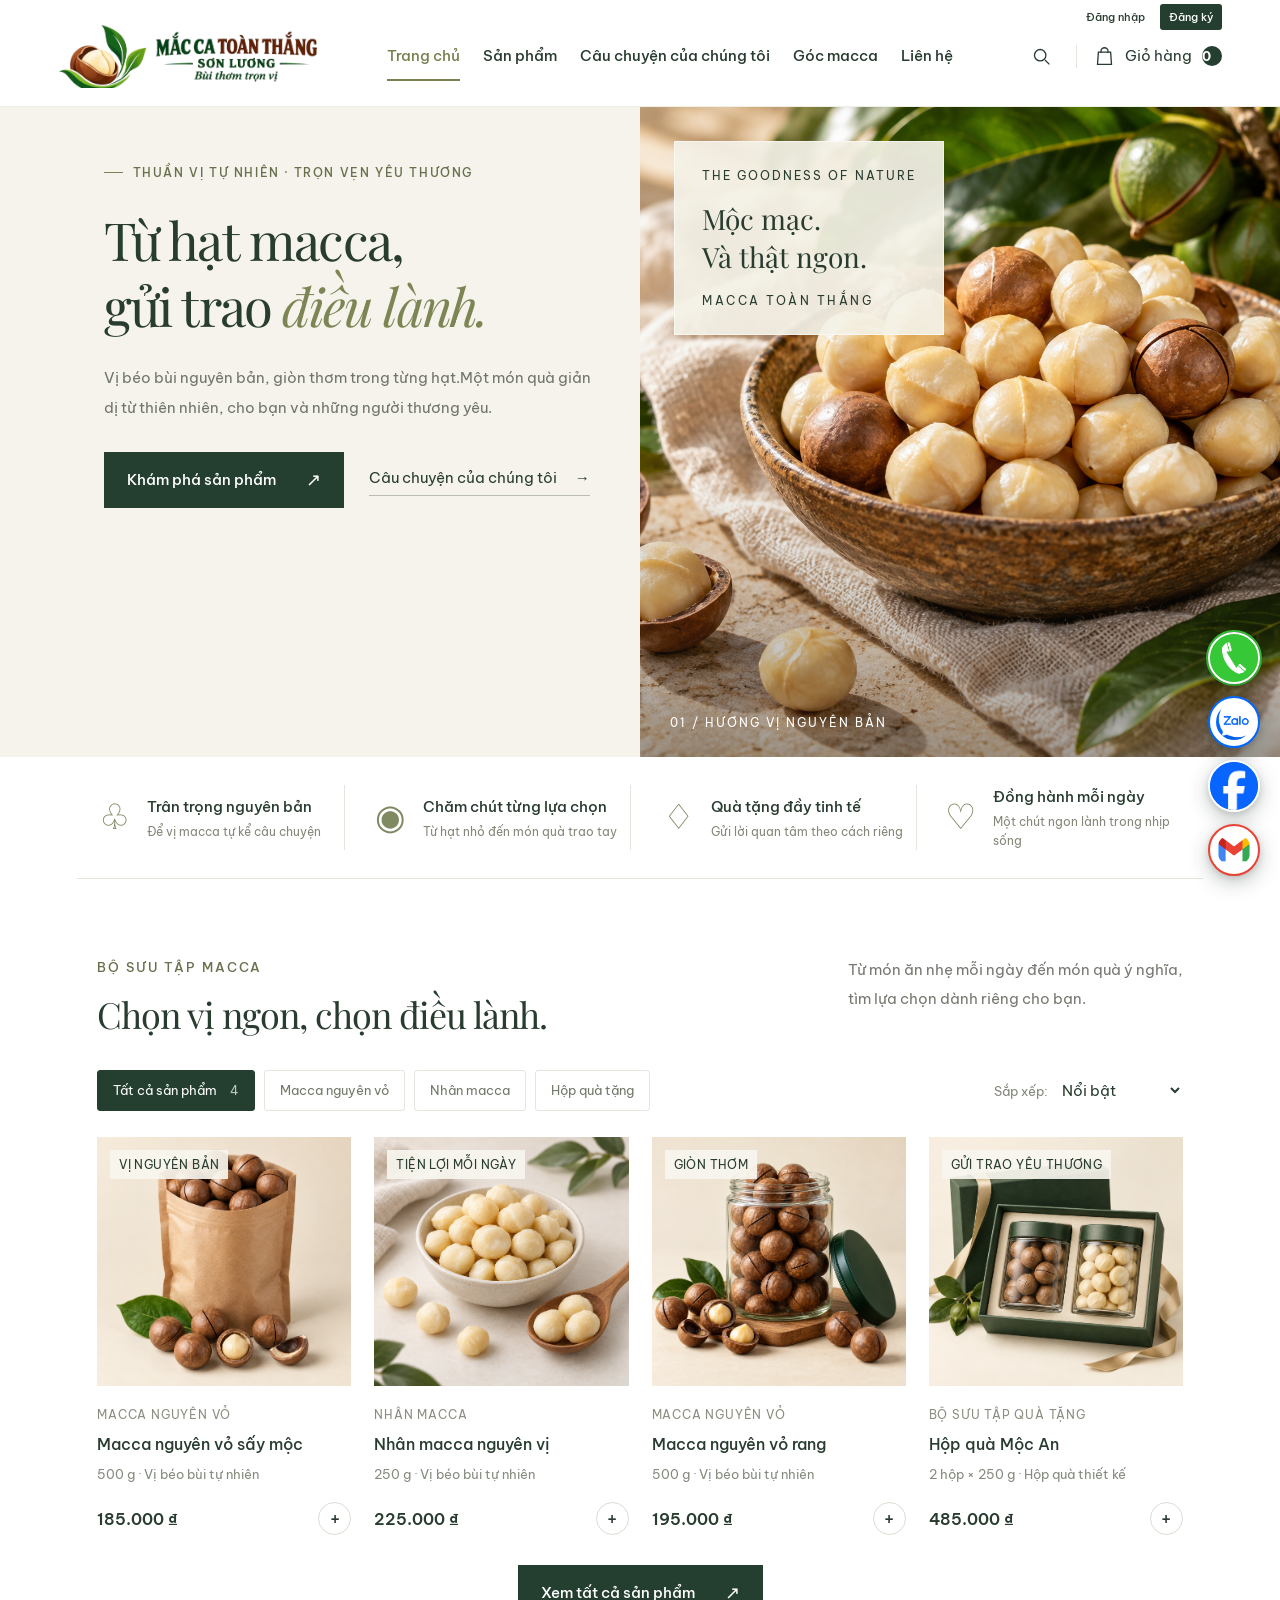
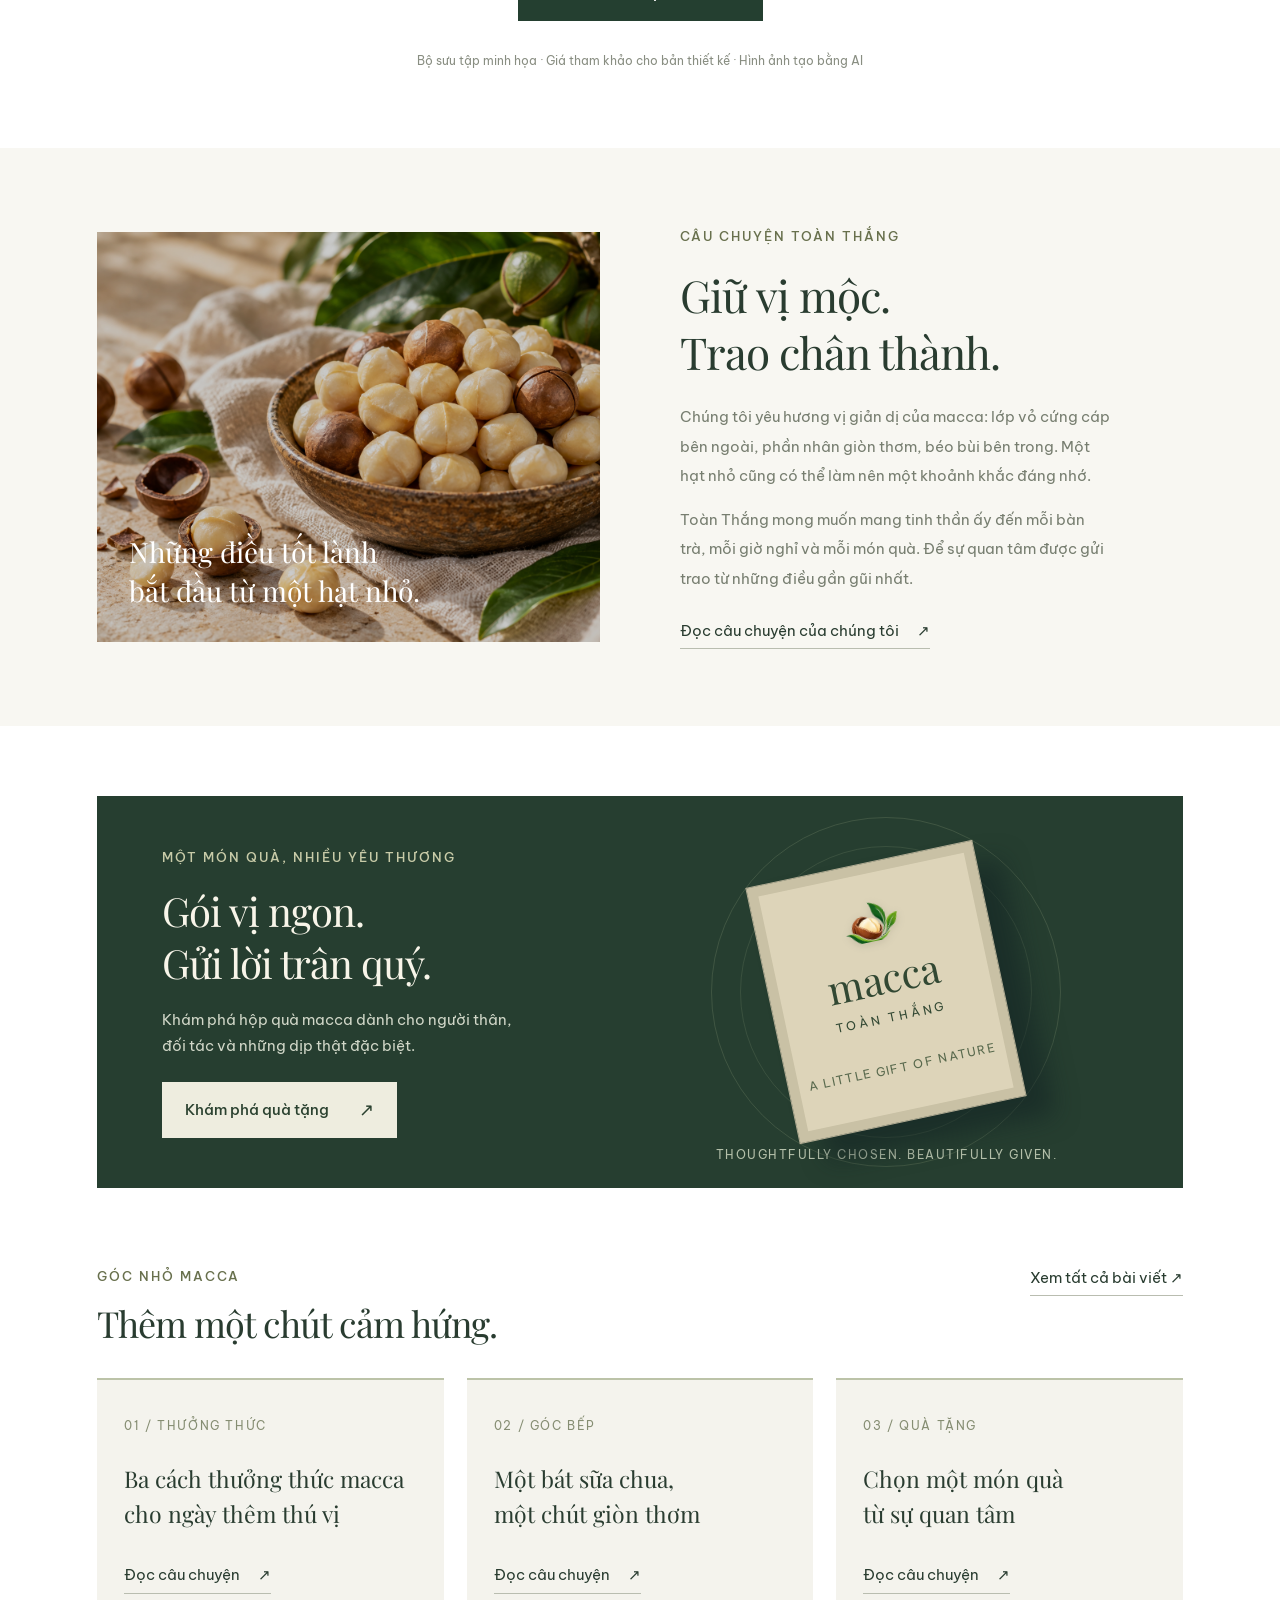
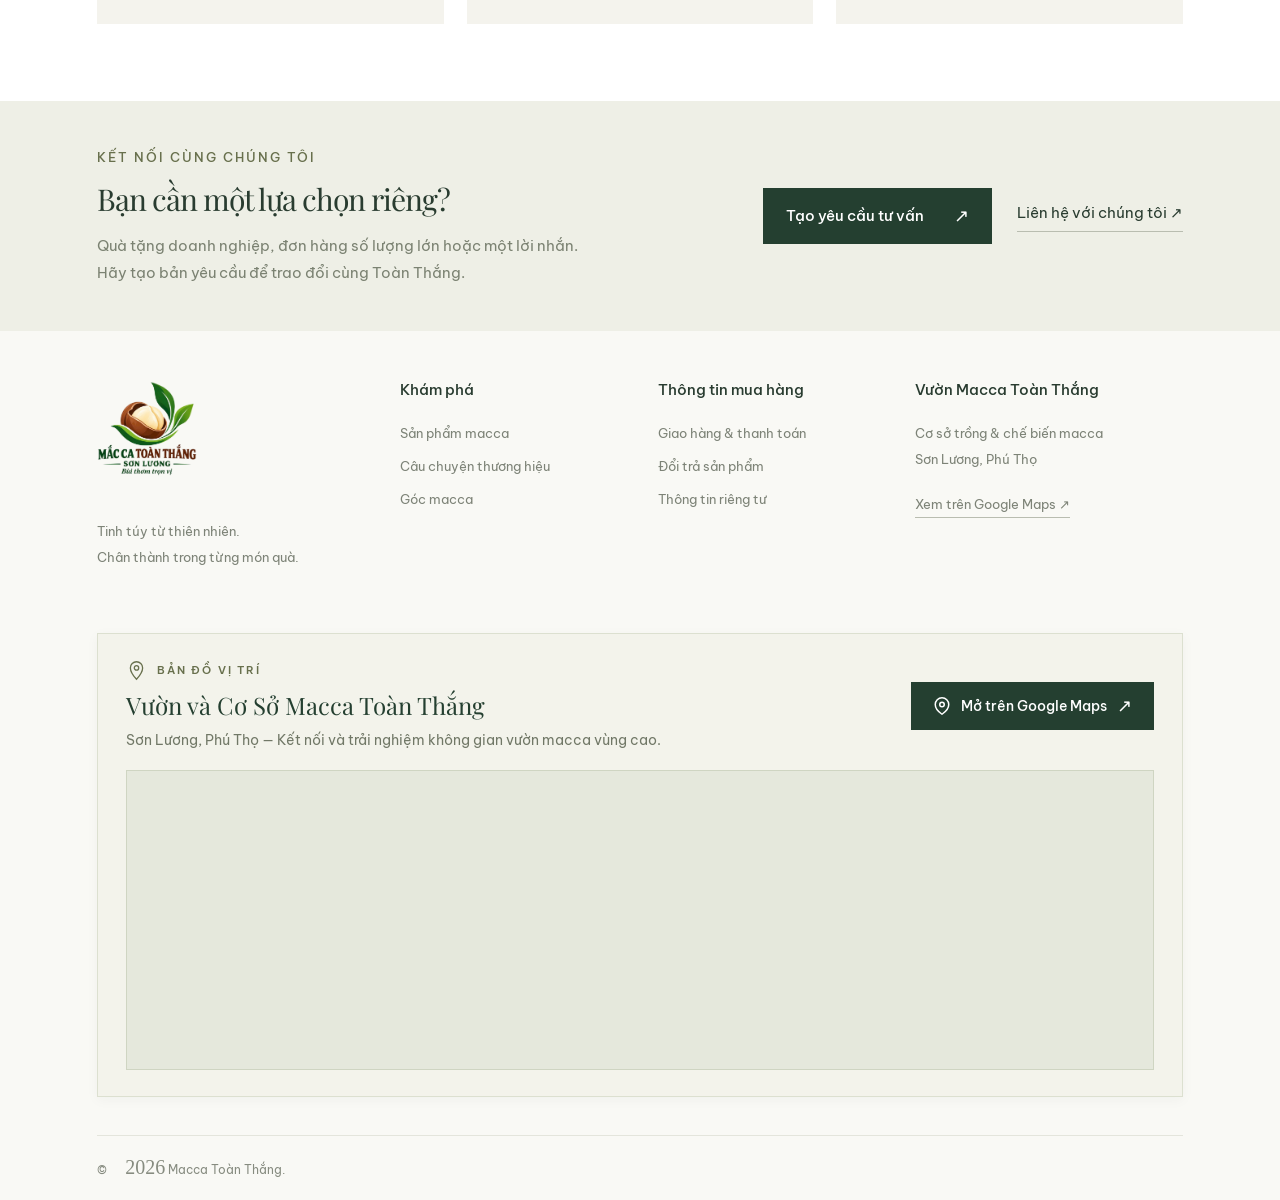
==== commit 28859b47: "step 4: update auth" ====
--- a/frontend/index.html
+++ b/frontend/index.html
@@ -1,41 +1,248 @@
 <!doctype html>
 <html lang="vi">
+
 <head>
   <meta charset="UTF-8">
   <meta name="viewport" content="width=device-width, initial-scale=1">
   <meta name="theme-color" content="#243f30">
-  <meta name="description" content="Khám phá bộ sưu tập macca Toàn Thắng: macca nguyên vỏ, nhân macca và quà tặng. Hương vị mộc mạc cho những khoảnh khắc mỗi ngày.">
+  <meta name="description"
+    content="Khám phá bộ sưu tập macca Toàn Thắng: macca nguyên vỏ, nhân macca và quà tặng. Hương vị mộc mạc cho những khoảnh khắc mỗi ngày.">
   <title>Macca Toàn Thắng — Tinh túy từ thiên nhiên</title>
   <link rel="icon" href="assets/favicon.svg" type="image/svg+xml">
   <link rel="icon" href="assets/favicon.png" type="image/png">
   <link rel="apple-touch-icon" href="assets/favicon.png">
   <link rel="stylesheet" href="styles.css">
+  <link rel="stylesheet" href="auth.css">
+  <script src="auth.js" defer></script>
   <script src="store.js" defer></script>
-  <script src="journal-data.js" defer></script><script src="app.js" defer></script>
-<link rel="stylesheet" href="owner-contact.css"><script src="owner-contact.js" defer></script></head>
+  <script src="journal-data.js" defer></script>
+  <script src="app.js" defer></script>
+  <link rel="stylesheet" href="owner-contact.css">
+  <script src="owner-contact.js" defer></script>
+</head>
+
 <body>
   <a class="skip-link" href="#main">Đến nội dung chính</a>
-  <header class="header">
-    <a class="brand" href="#" aria-label="Macca Toàn Thắng — Trang chủ"><img class="brand-logo" src="assets/logo-horizontal.png" alt="Macca Toàn Thắng" width="260" height="64"></a>
-    <nav aria-label="Điều hướng chính"><a class="active" href="#main">Trang chủ</a><a href="san-pham.html">Sản phẩm</a><a href="cau-chuyen.html">Câu chuyện của chúng tôi</a><a href="goc-macca.html">Góc macca</a><a href="lien-he.html">Liên hệ</a></nav>
-    <div class="header-actions"><button class="icon-button" id="search-toggle" aria-label="Tìm kiếm sản phẩm" aria-expanded="false"><svg viewBox="0 0 24 24"><circle cx="10.5" cy="10.5" r="6.5"/><path d="m16 16 5 5"/></svg></button><span class="divider"></span><a class="cart-button" href="gio-hang.html"><svg viewBox="0 0 24 24"><path d="M5 7h14l1 14H4L5 7Z"/><path d="M8 8V6a4 4 0 0 1 8 0v2"/></svg><span>Giỏ hàng</span><b id="cart-count">0</b></a></div>
+  <header class="header header-with-auth">
+    <a class="brand" href="#" aria-label="Macca Toàn Thắng — Trang chủ"><img class="brand-logo"
+        src="assets/logo-horizontal.png" alt="Macca Toàn Thắng" width="260" height="64"></a>
+    <nav aria-label="Điều hướng chính"><a class="active" href="#main">Trang chủ</a><a href="san-pham.html">Sản
+        phẩm</a><a href="cau-chuyen.html">Câu chuyện của chúng tôi</a><a href="goc-macca.html">Góc macca</a><a
+        href="lien-he.html">Liên hệ</a></nav>
+    <div class="header-actions"><button class="icon-button" id="search-toggle" aria-label="Tìm kiếm sản phẩm"
+        aria-expanded="false"><svg viewBox="0 0 24 24">
+          <circle cx="10.5" cy="10.5" r="6.5" />
+          <path d="m16 16 5 5" />
+        </svg></button><span class="divider"></span><a class="cart-button" href="gio-hang.html"><svg
+          viewBox="0 0 24 24">
+          <path d="M5 7h14l1 14H4L5 7Z" />
+          <path d="M8 8V6a4 4 0 0 1 8 0v2" />
+        </svg><span>Giỏ hàng</span><b id="cart-count">0</b></a>
+      <div class="header-auth" aria-label="Tài khoản">
+        <button class="auth-login" type="button" data-auth="login" aria-haspopup="dialog" aria-controls="auth-dialog">Đăng nhập</button>
+        <button class="auth-register" type="button" data-auth="register" aria-haspopup="dialog" aria-controls="auth-dialog">Đăng ký</button>
+      </div>
+    </div>
   </header>
-  <form class="search-bar" id="search-form" hidden role="search"><label for="search">Bạn đang tìm sản phẩm nào?</label><input id="search" type="search" placeholder="Tìm macca, nhân hạt, quà tặng…"><button class="button" type="submit">Tìm kiếm ↗</button></form>
+  <form class="search-bar" id="search-form" hidden role="search"><label for="search">Bạn đang tìm sản phẩm
+      nào?</label><input id="search" type="search" placeholder="Tìm macca, nhân hạt, quà tặng…"><button class="button"
+      type="submit">Tìm kiếm ↗</button></form>
   <main id="main">
     <section class="hero">
-      <div class="hero-copy"><p class="eyebrow"><span></span> THUẦN VỊ TỰ NHIÊN · TRỌN VẸN YÊU THƯƠNG</p><h1>Từ hạt macca,<br>gửi trao <em>điều lành.</em></h1><p class="hero-description">Vị béo bùi nguyên bản, giòn thơm trong từng hạt.<br>Một món quà giản dị từ thiên nhiên, cho bạn và<br class="desktop-break"> những người thương yêu.</p><div class="hero-buttons"><a class="button" href="san-pham.html">Khám phá sản phẩm <span>↗</span></a><a class="text-link" href="cau-chuyen.html">Câu chuyện của chúng tôi <span>→</span></a></div></div>
-      <div class="hero-photo"><img src="assets/macca-hero.png" alt="Hạt macca béo bùi trong bát gốm bên cành lá xanh" fetchpriority="high" width="1536" height="1024"><div class="photo-label"><span>THE GOODNESS OF NATURE</span><strong>Mộc mạc.<br>Và thật ngon.</strong><span>MACCA TOÀN THẮNG</span></div><span class="photo-caption">01 / HƯƠNG VỊ NGUYÊN BẢN</span></div>
-    </section>
-    <section class="values" aria-label="Giá trị thương hiệu"><div><span class="value-icon">♧</span><p><strong>Trân trọng nguyên bản</strong><small>Để vị macca tự kể câu chuyện</small></p></div><div><span class="value-icon">◉</span><p><strong>Chăm chút từng lựa chọn</strong><small>Từ hạt nhỏ đến món quà trao tay</small></p></div><div><span class="value-icon">♢</span><p><strong>Quà tặng đầy tinh tế</strong><small>Gửi lời quan tâm theo cách riêng</small></p></div><div><span class="value-icon">♡</span><p><strong>Đồng hành mỗi ngày</strong><small>Một chút ngon lành trong nhịp sống</small></p></div></section>
-    <section class="section products" id="san-pham"><div class="section-heading"><div><p class="eyebrow">BỘ SƯU TẬP MACCA</p><h2>Chọn vị ngon, chọn điều lành.</h2></div><p>Từ món ăn nhẹ mỗi ngày đến món quà ý nghĩa,<br>tìm lựa chọn dành riêng cho bạn.</p></div><div class="catalog-toolbar"><div class="filters" role="group" aria-label="Danh mục sản phẩm"><button class="selected" data-filter="all" aria-pressed="true">Tất cả sản phẩm <span>4</span></button><button data-filter="shell" aria-pressed="false">Macca nguyên vỏ</button><button data-filter="kernel" aria-pressed="false">Nhân macca</button><button data-filter="gift" aria-pressed="false">Hộp quà tặng</button></div><label class="sort-label">Sắp xếp: <select id="sort" aria-label="Sắp xếp sản phẩm"><option value="featured">Nổi bật</option><option value="asc">Giá tăng dần</option><option value="desc">Giá giảm dần</option></select></label></div><p id="search-status" aria-live="polite" hidden></p><div class="product-grid" id="product-grid"></div><p style="text-align:center;margin-top:30px"><a class="button" href="san-pham.html">Xem tất cả sản phẩm <span>↗</span></a></p><p class="sample-note">Bộ sưu tập minh họa · Giá tham khảo cho bản thiết kế · Hình ảnh tạo bằng AI</p></section>
-    <section class="story section" id="cau-chuyen"><div class="story-image"><img src="assets/macca-hero.png" loading="lazy" alt="Macca nguyên hạt và nhân macca trên nền vải mộc" width="1536" height="1024"><span>Những điều tốt lành<br>bắt đầu từ một hạt nhỏ.</span></div><div class="story-copy"><p class="eyebrow">CÂU CHUYỆN TOÀN THẮNG</p><h2>Giữ vị mộc.<br>Trao chân thành.</h2><p>Chúng tôi yêu hương vị giản dị của macca: lớp vỏ cứng cáp bên ngoài, phần nhân giòn thơm, béo bùi bên trong. Một hạt nhỏ cũng có thể làm nên một khoảnh khắc đáng nhớ.</p><p>Toàn Thắng mong muốn mang tinh thần ấy đến mỗi bàn trà, mỗi giờ nghỉ và mỗi món quà. Để sự quan tâm được gửi trao từ những điều gần gũi nhất.</p><a class="text-link" href="cau-chuyen.html">Đọc câu chuyện của chúng tôi <span>↗</span></a></div></section>
-    <section class="gift-banner"><div><p class="eyebrow">MỘT MÓN QUÀ, NHIỀU YÊU THƯƠNG</p><h2>Gói vị ngon.<br>Gửi lời trân quý.</h2><p>Khám phá hộp quà macca dành cho người thân,<br>đối tác và những dịp thật đặc biệt.</p><a class="button button-light" href="san-pham.html?category=gift">Khám phá quà tặng <span>↗</span></a></div><div class="gift-art" aria-hidden="true"><div class="gift-box"><img class="gift-box-logo" src="assets/logo-icon.png" alt="Macca Toàn Thắng" width="56" height="56"><strong>macca</strong><small>TOÀN THẮNG</small><p>A LITTLE GIFT OF NATURE</p></div><div class="gift-ribbon"></div><span class="gift-art-caption">THOUGHTFULLY CHOSEN. BEAUTIFULLY GIVEN.</span></div></section>
-    <section class="section journal" id="kien-thuc"><div class="section-heading"><div><p class="eyebrow">GÓC NHỎ MACCA</p><h2>Thêm một chút cảm hứng.</h2></div><a class="text-link" href="goc-macca.html">Xem tất cả bài viết ↗</a></div><div class="journal-grid"><a class="journal-card" href="goc-macca.html?article=thuong-thuc-macca"><span class="journal-number">01 / THƯỞNG THỨC</span><h3>Ba cách thưởng thức macca<br>cho ngày thêm thú vị</h3><span class="text-link">Đọc câu chuyện <span>↗</span></span></a><a class="journal-card" href="goc-macca.html?article=sua-chua-macca"><span class="journal-number">02 / GÓC BẾP</span><h3>Một bát sữa chua,<br>một chút giòn thơm</h3><span class="text-link">Đọc câu chuyện <span>↗</span></span></a><a class="journal-card" href="goc-macca.html?article=chon-qua-macca"><span class="journal-number">03 / QUÀ TẶNG</span><h3>Chọn một món quà<br>từ sự quan tâm</h3><span class="text-link">Đọc câu chuyện <span>↗</span></span></a></div></section>
-    <section class="contact section" id="lien-he"><div><p class="eyebrow">KẾT NỐI CÙNG CHÚNG TÔI</p><h2>Bạn cần một lựa chọn riêng?</h2><p>Quà tặng doanh nghiệp, đơn hàng số lượng lớn hoặc một lời nhắn.<br>Hãy tạo bản yêu cầu để trao đổi cùng Toàn Thắng.</p></div><a class="button" href="tu-van.html">Tạo yêu cầu tư vấn <span>↗</span></a><a class="text-link" href="lien-he.html">Liên hệ với chúng tôi ↗</a></section>
+      <div class="hero-copy">
+        <p class="eyebrow"><span></span> THUẦN VỊ TỰ NHIÊN · TRỌN VẸN YÊU THƯƠNG</p>
+        <h1>Từ hạt macca,<br>gửi trao <em>điều lành.</em></h1>
+        <p class="hero-description">Vị béo bùi nguyên bản, giòn thơm trong từng hạt.<br>Một món quà giản dị từ thiên
+          nhiên, cho bạn và<br class="desktop-break"> những người thương yêu.</p>
+        <div class="hero-buttons"><a class="button" href="san-pham.html">Khám phá sản phẩm <span>↗</span></a><a
+            class="text-link" href="cau-chuyen.html">Câu chuyện của chúng tôi <span>→</span></a></div>
+      </div>
+      <div class="hero-photo"><img src="assets/macca-hero.png" alt="Hạt macca béo bùi trong bát gốm bên cành lá xanh"
+          fetchpriority="high" width="1536" height="1024">
+        <div class="photo-label"><span>THE GOODNESS OF NATURE</span><strong>Mộc mạc.<br>Và thật
+            ngon.</strong><span>MACCA TOÀN THẮNG</span></div><span class="photo-caption">01 / HƯƠNG VỊ NGUYÊN BẢN</span>
+      </div>
+    </section>
+    <section class="values" aria-label="Giá trị thương hiệu">
+      <div><span class="value-icon">♧</span>
+        <p><strong>Trân trọng nguyên bản</strong><small>Để vị macca tự kể câu chuyện</small></p>
+      </div>
+      <div><span class="value-icon">◉</span>
+        <p><strong>Chăm chút từng lựa chọn</strong><small>Từ hạt nhỏ đến món quà trao tay</small></p>
+      </div>
+      <div><span class="value-icon">♢</span>
+        <p><strong>Quà tặng đầy tinh tế</strong><small>Gửi lời quan tâm theo cách riêng</small></p>
+      </div>
+      <div><span class="value-icon">♡</span>
+        <p><strong>Đồng hành mỗi ngày</strong><small>Một chút ngon lành trong nhịp sống</small></p>
+      </div>
+    </section>
+    <section class="section products" id="san-pham">
+      <div class="section-heading">
+        <div>
+          <p class="eyebrow">BỘ SƯU TẬP MACCA</p>
+          <h2>Chọn vị ngon, chọn điều lành.</h2>
+        </div>
+        <p>Từ món ăn nhẹ mỗi ngày đến món quà ý nghĩa,<br>tìm lựa chọn dành riêng cho bạn.</p>
+      </div>
+      <div class="catalog-toolbar">
+        <div class="filters" role="group" aria-label="Danh mục sản phẩm"><button class="selected" data-filter="all"
+            aria-pressed="true">Tất cả sản phẩm <span>4</span></button><button data-filter="shell"
+            aria-pressed="false">Macca nguyên vỏ</button><button data-filter="kernel" aria-pressed="false">Nhân
+            macca</button><button data-filter="gift" aria-pressed="false">Hộp quà tặng</button></div><label
+          class="sort-label">Sắp xếp: <select id="sort" aria-label="Sắp xếp sản phẩm">
+            <option value="featured">Nổi bật</option>
+            <option value="asc">Giá tăng dần</option>
+            <option value="desc">Giá giảm dần</option>
+          </select></label>
+      </div>
+      <p id="search-status" aria-live="polite" hidden></p>
+      <div class="product-grid" id="product-grid"></div>
+      <p style="text-align:center;margin-top:30px"><a class="button" href="san-pham.html">Xem tất cả sản phẩm
+          <span>↗</span></a></p>
+      <p class="sample-note">Bộ sưu tập minh họa · Giá tham khảo cho bản thiết kế · Hình ảnh tạo bằng AI</p>
+    </section>
+    <section class="story section" id="cau-chuyen">
+      <div class="story-image"><img src="assets/macca-hero.png" loading="lazy"
+          alt="Macca nguyên hạt và nhân macca trên nền vải mộc" width="1536" height="1024"><span>Những điều tốt
+          lành<br>bắt đầu từ một hạt nhỏ.</span></div>
+      <div class="story-copy">
+        <p class="eyebrow">CÂU CHUYỆN TOÀN THẮNG</p>
+        <h2>Giữ vị mộc.<br>Trao chân thành.</h2>
+        <p>Chúng tôi yêu hương vị giản dị của macca: lớp vỏ cứng cáp bên ngoài, phần nhân giòn thơm, béo bùi bên trong.
+          Một hạt nhỏ cũng có thể làm nên một khoảnh khắc đáng nhớ.</p>
+        <p>Toàn Thắng mong muốn mang tinh thần ấy đến mỗi bàn trà, mỗi giờ nghỉ và mỗi món quà. Để sự quan tâm được gửi
+          trao từ những điều gần gũi nhất.</p><a class="text-link" href="cau-chuyen.html">Đọc câu chuyện của chúng tôi
+          <span>↗</span></a>
+      </div>
+    </section>
+    <section class="gift-banner">
+      <div>
+        <p class="eyebrow">MỘT MÓN QUÀ, NHIỀU YÊU THƯƠNG</p>
+        <h2>Gói vị ngon.<br>Gửi lời trân quý.</h2>
+        <p>Khám phá hộp quà macca dành cho người thân,<br>đối tác và những dịp thật đặc biệt.</p><a
+          class="button button-light" href="san-pham.html?category=gift">Khám phá quà tặng <span>↗</span></a>
+      </div>
+      <div class="gift-art" aria-hidden="true">
+        <div class="gift-box"><img class="gift-box-logo" src="assets/logo-icon.png" alt="Macca Toàn Thắng" width="56"
+            height="56"><strong>macca</strong><small>TOÀN THẮNG</small>
+          <p>A LITTLE GIFT OF NATURE</p>
+        </div>
+        <div class="gift-ribbon"></div><span class="gift-art-caption">THOUGHTFULLY CHOSEN. BEAUTIFULLY GIVEN.</span>
+      </div>
+    </section>
+    <section class="section journal" id="kien-thuc">
+      <div class="section-heading">
+        <div>
+          <p class="eyebrow">GÓC NHỎ MACCA</p>
+          <h2>Thêm một chút cảm hứng.</h2>
+        </div><a class="text-link" href="goc-macca.html">Xem tất cả bài viết ↗</a>
+      </div>
+      <div class="journal-grid"><a class="journal-card" href="goc-macca.html?article=thuong-thuc-macca"><span
+            class="journal-number">01 / THƯỞNG THỨC</span>
+          <h3>Ba cách thưởng thức macca<br>cho ngày thêm thú vị</h3><span class="text-link">Đọc câu chuyện
+            <span>↗</span></span>
+        </a><a class="journal-card" href="goc-macca.html?article=sua-chua-macca"><span class="journal-number">02 / GÓC
+            BẾP</span>
+          <h3>Một bát sữa chua,<br>một chút giòn thơm</h3><span class="text-link">Đọc câu chuyện <span>↗</span></span>
+        </a><a class="journal-card" href="goc-macca.html?article=chon-qua-macca"><span class="journal-number">03 / QUÀ
+            TẶNG</span>
+          <h3>Chọn một món quà<br>từ sự quan tâm</h3><span class="text-link">Đọc câu chuyện <span>↗</span></span>
+        </a></div>
+    </section>
+    <section class="contact section" id="lien-he">
+      <div>
+        <p class="eyebrow">KẾT NỐI CÙNG CHÚNG TÔI</p>
+        <h2>Bạn cần một lựa chọn riêng?</h2>
+        <p>Quà tặng doanh nghiệp, đơn hàng số lượng lớn hoặc một lời nhắn.<br>Hãy tạo bản yêu cầu để trao đổi cùng Toàn
+          Thắng.</p>
+      </div><a class="button" href="tu-van.html">Tạo yêu cầu tư vấn <span>↗</span></a><a class="text-link"
+        href="lien-he.html">Liên hệ với chúng tôi ↗</a>
+    </section>
   </main>
-  <aside class="owner-contact-dock" aria-label="Kênh liên hệ Macca Toàn Thắng"><a class="dock-link dock-phone" href="tel:0988245476" data-contact-channel="phone" data-tooltip="Hotline: 0988 245 476" aria-label="Gọi điện hotline 0988 245 476" title="Hotline: 0988 245 476"><img src="assets/phone-icon.png" alt="Điện thoại" width="47" height="47"></a><a class="dock-link dock-zalo" href="https://zalo.me/0988245476" target="_blank" rel="noopener noreferrer" data-contact-channel="zalo" data-tooltip="Chat Zalo: 0988 245 476" aria-label="Nhắn tin qua Zalo Macca Toàn Thắng" title="Chat Zalo: 0988 245 476"><img src="assets/zalo-icon.png" alt="Zalo" width="36" height="36"></a><a class="dock-link dock-facebook" href="https://facebook.com/maccatoanthang" target="_blank" rel="noopener noreferrer" data-contact-channel="facebook" data-tooltip="Facebook: Macca Toàn Thắng" aria-label="Truy cập Fanpage Facebook Macca Toàn Thắng" title="Facebook: Macca Toàn Thắng"><img src="assets/facebook-icon.png" alt="Facebook" width="47" height="47"></a><a class="dock-link dock-gmail" href="mailto:maccatoanthang@gmail.com?subject=T%C6%B0%20v%E1%BA%A5n%20Macca%20To%C3%A0n%20Th%E1%BA%AFng" data-contact-channel="gmail" data-tooltip="Gmail: maccatoanthang@gmail.com" aria-label="Gửi email tới maccatoanthang@gmail.com" title="Gmail: maccatoanthang@gmail.com"><img src="assets/gmail-icon.png" alt="Gmail" width="34" height="34"></a></aside><footer><div class="footer-main"><div><a class="brand brand-footer" href="#" aria-label="Macca Toàn Thắng — Trang chủ"><img class="footer-brand-logo" src="assets/logo.png" alt="Macca Toàn Thắng" width="95" height="90"></a><p>Tinh túy từ thiên nhiên.<br>Chân thành trong từng món quà.</p></div><div><h3>Khám phá</h3><a href="san-pham.html">Sản phẩm macca</a><a href="cau-chuyen.html">Câu chuyện thương hiệu</a><a href="goc-macca.html">Góc macca</a></div><div><h3>Thông tin mua hàng</h3><button data-policy="shipping">Giao hàng & thanh toán</button><button data-policy="returns">Đổi trả sản phẩm</button><button data-policy="privacy">Thông tin riêng tư</button></div><div class="footer-note"><h3>Vườn Macca Toàn Thắng</h3><p>Cơ sở trồng & chế biến macca<br>Sơn Lương, Phú Thọ</p><a class="text-link" href="https://maps.app.goo.gl/fCfLKrbhf9rNC3ce9" target="_blank" rel="noopener noreferrer" style="font-size:13px;margin-top:6px;display:inline-flex;">Xem trên Google Maps ↗</a></div></div><div class="footer-map-card"><div class="footer-map-header"><div><span class="footer-map-tag"><svg viewBox="0 0 24 24" width="14" height="14" style="vertical-align:-2px;margin-right:4px" fill="currentColor"><path d="M12 2C8.13 2 5 5.13 5 9c0 5.25 7 13 7 13s7-7.75 7-13c0-3.87-3.13-7-7-7zm0 9.5a2.5 2.5 0 1 1 0-5 2.5 2.5 0 0 1 0 5z"/></svg>BẢN ĐỒ VỊ TRÍ</span><h3 class="footer-map-title">Vườn và Cơ Sở Macca Toàn Thắng</h3><p class="footer-map-desc">Sơn Lương, Phú Thọ — Kết nối và trải nghiệm không gian vườn macca vùng cao.</p></div><a class="button button-map" href="https://maps.app.goo.gl/fCfLKrbhf9rNC3ce9" target="_blank" rel="noopener noreferrer"><svg viewBox="0 0 24 24" width="18" height="18" fill="none" stroke="currentColor" stroke-width="2" stroke-linecap="round" stroke-linejoin="round" aria-hidden="true"><path d="M21 10c0 7-9 13-9 13s-9-6-9-13a9 9 0 0 1 18 0z"></path><circle cx="12" cy="10" r="3"></circle></svg>Mở trên Google Maps <span>↗</span></a></div><div class="footer-map-frame"><iframe src="https://maps.google.com/maps?q=21.5185659,104.9111844&amp;z=15&amp;output=embed" width="100%" height="300" style="border:0;" allowfullscreen="" loading="lazy" referrerpolicy="no-referrer-when-downgrade" title="Bản đồ vị trí Vườn và Cơ Sở Macca Toàn Thắng"></iframe></div></div><div class="footer-bottom"><span>© <span id="year"></span> Macca Toàn Thắng.</span></div></footer>
-  <dialog id="detail-dialog"><div class="dialog-header"><span>MACCA TOÀN THẮNG</span><button class="icon-button" data-close aria-label="Đóng">✕</button></div><div id="detail-content"></div></dialog>
+  <aside class="owner-contact-dock" aria-label="Kênh liên hệ Macca Toàn Thắng"><a class="dock-link dock-phone"
+      href="tel:0988245476" data-contact-channel="phone" data-tooltip="Hotline: 0988 245 476"
+      aria-label="Gọi điện hotline 0988 245 476" title="Hotline: 0988 245 476"><img src="assets/phone-icon.png"
+        alt="Điện thoại" width="47" height="47"></a><a class="dock-link dock-zalo" href="https://zalo.me/0988245476"
+      target="_blank" rel="noopener noreferrer" data-contact-channel="zalo" data-tooltip="Chat Zalo: 0988 245 476"
+      aria-label="Nhắn tin qua Zalo Macca Toàn Thắng" title="Chat Zalo: 0988 245 476"><img src="assets/zalo-icon.png"
+        alt="Zalo" width="36" height="36"></a><a class="dock-link dock-facebook"
+      href="https://facebook.com/maccatoanthang" target="_blank" rel="noopener noreferrer"
+      data-contact-channel="facebook" data-tooltip="Facebook: Macca Toàn Thắng"
+      aria-label="Truy cập Fanpage Facebook Macca Toàn Thắng" title="Facebook: Macca Toàn Thắng"><img
+        src="assets/facebook-icon.png" alt="Facebook" width="47" height="47"></a><a class="dock-link dock-gmail"
+      href="mailto:maccatoanthang@gmail.com?subject=T%C6%B0%20v%E1%BA%A5n%20Macca%20To%C3%A0n%20Th%E1%BA%AFng"
+      data-contact-channel="gmail" data-tooltip="Gmail: maccatoanthang@gmail.com"
+      aria-label="Gửi email tới maccatoanthang@gmail.com" title="Gmail: maccatoanthang@gmail.com"><img
+        src="assets/gmail-icon.png" alt="Gmail" width="34" height="34"></a></aside>
+  <footer>
+    <div class="footer-main">
+      <div><a class="brand brand-footer" href="#" aria-label="Macca Toàn Thắng — Trang chủ"><img
+            class="footer-brand-logo" src="assets/logo.png" alt="Macca Toàn Thắng" width="95" height="90"></a>
+        <p>Tinh túy từ thiên nhiên.<br>Chân thành trong từng món quà.</p>
+      </div>
+      <div>
+        <h3>Khám phá</h3><a href="san-pham.html">Sản phẩm macca</a><a href="cau-chuyen.html">Câu chuyện thương
+          hiệu</a><a href="goc-macca.html">Góc macca</a>
+      </div>
+      <div>
+        <h3>Thông tin mua hàng</h3><button data-policy="shipping">Giao hàng & thanh toán</button><button
+          data-policy="returns">Đổi trả sản phẩm</button><button data-policy="privacy">Thông tin riêng tư</button>
+      </div>
+      <div class="footer-note">
+        <h3>Vườn Macca Toàn Thắng</h3>
+        <p>Cơ sở trồng & chế biến macca<br>Sơn Lương, Phú Thọ</p><a class="text-link"
+          href="https://maps.app.goo.gl/fCfLKrbhf9rNC3ce9" target="_blank" rel="noopener noreferrer"
+          style="font-size:13px;margin-top:6px;display:inline-flex;">Xem trên Google Maps ↗</a>
+      </div>
+    </div>
+    <div class="footer-map-card">
+      <div class="footer-map-header">
+        <div><span class="footer-map-tag"><svg viewBox="0 0 24 24" width="14" height="14"
+              style="vertical-align:-2px;margin-right:4px" fill="currentColor">
+              <path
+                d="M12 2C8.13 2 5 5.13 5 9c0 5.25 7 13 7 13s7-7.75 7-13c0-3.87-3.13-7-7-7zm0 9.5a2.5 2.5 0 1 1 0-5 2.5 2.5 0 0 1 0 5z" />
+            </svg>BẢN ĐỒ VỊ TRÍ</span>
+          <h3 class="footer-map-title">Vườn và Cơ Sở Macca Toàn Thắng</h3>
+          <p class="footer-map-desc">Sơn Lương, Phú Thọ — Kết nối và trải nghiệm không gian vườn macca vùng cao.</p>
+        </div><a class="button button-map" href="https://maps.app.goo.gl/fCfLKrbhf9rNC3ce9" target="_blank"
+          rel="noopener noreferrer"><svg viewBox="0 0 24 24" width="18" height="18" fill="none" stroke="currentColor"
+            stroke-width="2" stroke-linecap="round" stroke-linejoin="round" aria-hidden="true">
+            <path d="M21 10c0 7-9 13-9 13s-9-6-9-13a9 9 0 0 1 18 0z"></path>
+            <circle cx="12" cy="10" r="3"></circle>
+          </svg>Mở trên Google Maps <span>↗</span></a>
+      </div>
+      <div class="footer-map-frame"><iframe
+          src="https://maps.google.com/maps?q=21.5185659,104.9111844&amp;z=15&amp;output=embed" width="100%"
+          height="300" style="border:0;" allowfullscreen="" loading="lazy" referrerpolicy="no-referrer-when-downgrade"
+          title="Bản đồ vị trí Vườn và Cơ Sở Macca Toàn Thắng"></iframe></div>
+    </div>
+    <div class="footer-bottom"><span>© <span id="year"></span> Macca Toàn Thắng.</span></div>
+  </footer>
+  <dialog id="detail-dialog">
+    <div class="dialog-header"><span>MACCA TOÀN THẮNG</span><button class="icon-button" data-close
+        aria-label="Đóng">✕</button></div>
+    <div id="detail-content"></div>
+  </dialog>
+  <dialog id="auth-dialog" aria-labelledby="auth-title" aria-describedby="auth-description">
+    <div class="dialog-header"><span>MACCA TOÀN THẮNG</span><button class="icon-button" type="button" data-close aria-label="Đóng">✕</button></div>
+    <h2 id="auth-title">Đăng nhập</h2>
+    <p id="auth-description">Chào mừng bạn đến với Macca Toàn Thắng.</p>
+    <form id="auth-form">
+      <div id="auth-name-field" hidden><label for="auth-name">Họ và tên</label><input id="auth-name" name="name" autocomplete="name" maxlength="100" disabled></div>
+      <div><label for="auth-email">Email</label><input id="auth-email" name="email" type="email" autocomplete="username" required maxlength="254"></div>
+      <div><label for="auth-password">Mật khẩu</label><input id="auth-password" name="password" type="password" autocomplete="current-password" required></div>
+      <div id="auth-confirm-field" hidden><label for="auth-confirm">Nhập lại mật khẩu</label><input id="auth-confirm" name="confirm-password" type="password" autocomplete="new-password" disabled></div>
+      <p class="auth-notice">Chức năng tài khoản đang được chuẩn bị. Biểu mẫu hiện chưa gửi hoặc lưu thông tin của bạn.</p>
+      <p id="auth-status" role="status" hidden></p>
+      <button class="button auth-submit" type="submit">Đăng nhập</button>
+    </form>
+    <p class="auth-switch"><span id="auth-switch-label">Bạn chưa có tài khoản?</span> <button type="button" id="auth-switch" data-auth="register">Đăng ký ngay</button></p>
+  </dialog>
   <div id="toast" role="status" aria-live="polite"></div>
-  <noscript><p class="noscript">Bật JavaScript để sử dụng danh mục sản phẩm, giỏ hàng và tạo yêu cầu.</p></noscript>
+  <noscript>
+    <p class="noscript">Bật JavaScript để sử dụng danh mục sản phẩm, giỏ hàng và tạo yêu cầu.</p>
+  </noscript>
 </body>
+
 </html>
--- a/frontend/auth.css
+++ b/frontend/auth.css
@@ -0,0 +1,22 @@
+.header-with-auth{padding-top:24px}
+.header-auth{position:absolute;top:4px;right:max(4.5vw,24px);display:flex;align-items:center;gap:6px;white-space:nowrap}
+.header-auth button{min-height:26px;padding:3px 9px;font-size:11px;line-height:20px;font-weight:500;border-radius:3px}
+.auth-login:hover{background:var(--cream)}
+.header-auth .auth-register{background:var(--green);color:#fff}
+.header-auth .auth-register:hover{background:#3c5942}
+#auth-dialog{width:min(460px,calc(100% - 32px));max-height:calc(100dvh - 32px);padding:28px;border:1px solid var(--line);border-radius:12px;color:var(--ink);overflow-y:auto}
+#auth-dialog::backdrop{background:rgb(24 40 30 / 55%)}
+#auth-dialog h2{margin:24px 0 10px;font-size:30px}
+#auth-description{font-size:14px;color:var(--muted)}
+#auth-form{display:grid;gap:16px}
+#auth-form label{display:block;font-size:14px;font-weight:500;margin-bottom:6px}
+#auth-form input{width:100%;min-height:46px;padding:10px 12px;border:1px solid #cbd2c7;border-radius:4px;background:#fff;color:var(--ink);font-size:16px}
+#auth-form .auth-notice{margin:0;color:var(--muted);font-size:13px;line-height:1.7}
+#auth-status{margin:0;padding:12px;background:var(--cream);font-size:14px}
+.auth-submit{width:100%;border-radius:4px}
+.auth-switch{margin:20px 0 0;text-align:center;font-size:13px}
+.auth-switch button{padding:6px 3px;font-weight:600;text-decoration:underline;text-underline-offset:4px}
+@media(min-width:801px){.header-with-auth{flex-wrap:nowrap}.header-with-auth nav{order:0;width:auto;flex-wrap:nowrap;white-space:nowrap}.header-with-auth .brand,.header-with-auth .header-actions{flex-shrink:0}}
+@media(min-width:801px) and (max-width:1250px){.header-with-auth{height:104px;padding:24px 24px 0;gap:16px}.header-with-auth .brand-logo{width:clamp(155px,20vw,250px);height:auto}.header-with-auth nav{gap:clamp(10px,1.5vw,18px);font-size:12px}.header-with-auth .header-actions{gap:8px;margin-left:0}.header-with-auth .cart-button>span{display:none}.header-auth{right:24px}}
+@media(max-width:800px){.header-with-auth{padding-top:36px}.header-auth{right:24px}}
+@media(max-width:600px){#auth-dialog{padding:20px}}
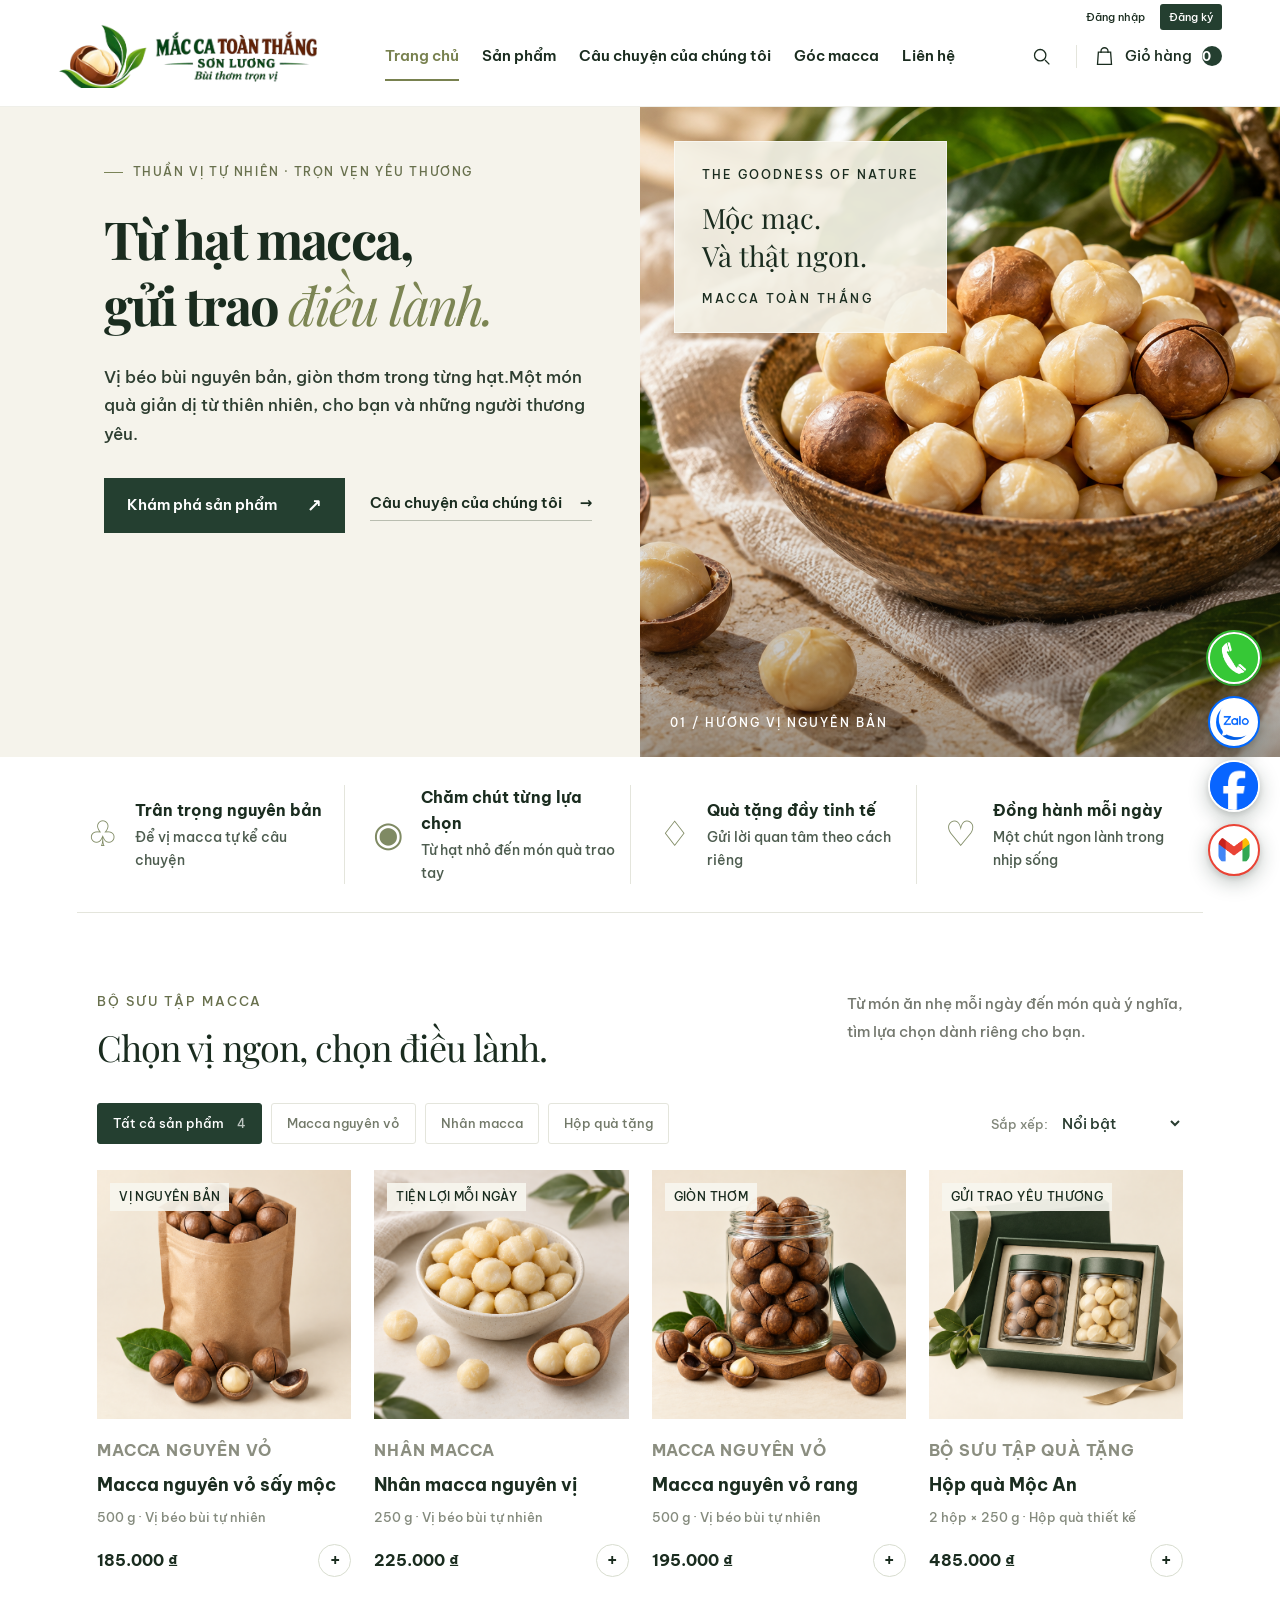
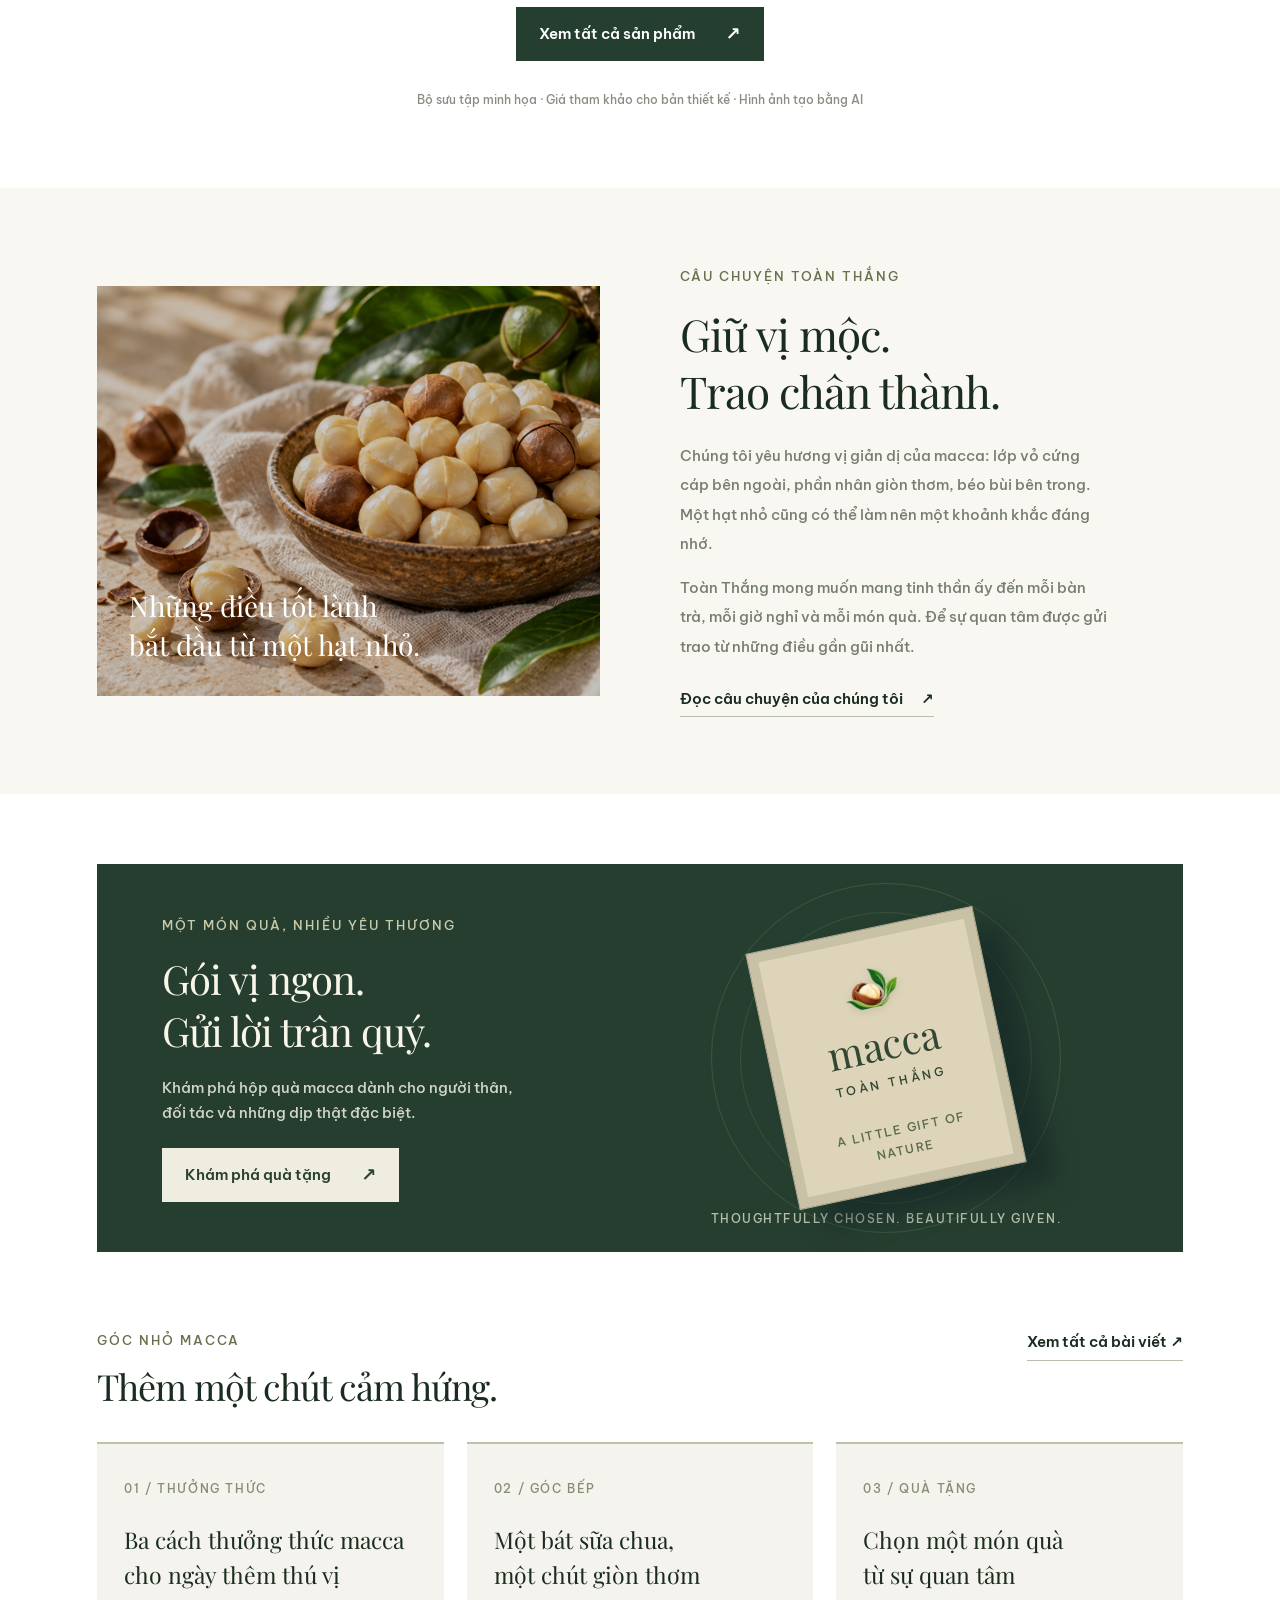
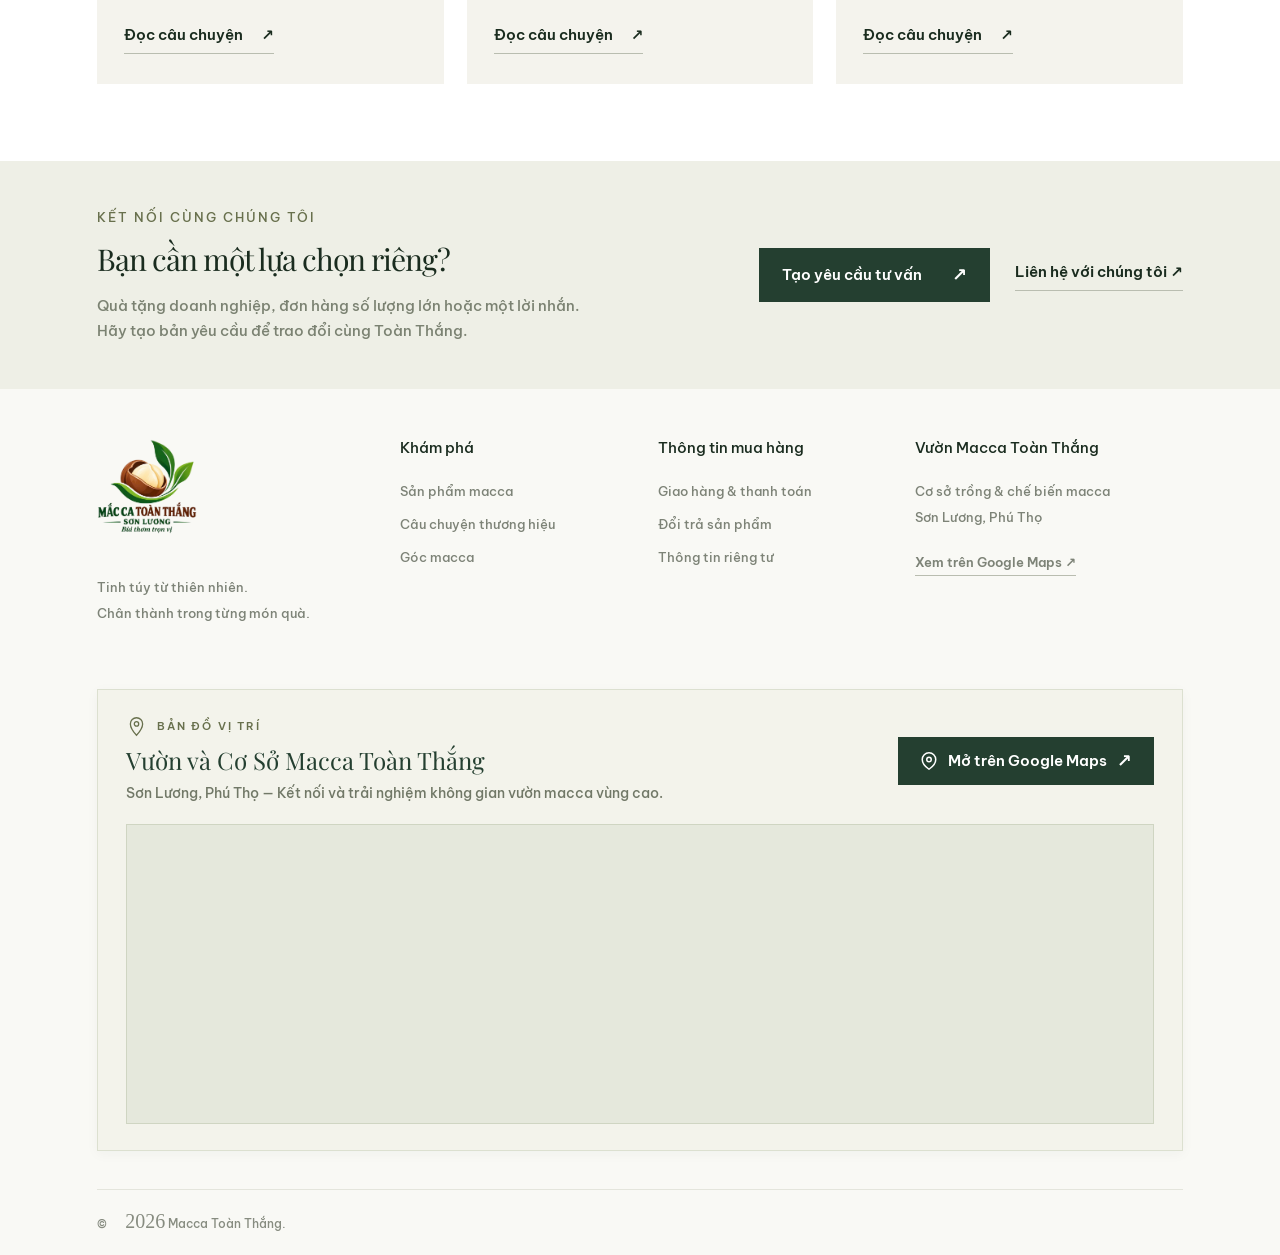
==== commit bfa93ede: "step 5: complete frontend demo" ====
--- a/frontend/index.html
+++ b/frontend/index.html
@@ -11,14 +11,14 @@
   <link rel="icon" href="assets/favicon.svg" type="image/svg+xml">
   <link rel="icon" href="assets/favicon.png" type="image/png">
   <link rel="apple-touch-icon" href="assets/favicon.png">
-  <link rel="stylesheet" href="styles.css">
-  <link rel="stylesheet" href="auth.css">
-  <script src="auth.js" defer></script>
-  <script src="store.js" defer></script>
-  <script src="journal-data.js" defer></script>
-  <script src="app.js" defer></script>
-  <link rel="stylesheet" href="owner-contact.css">
-  <script src="owner-contact.js" defer></script>
+  <link rel="stylesheet" href="css/styles.css">
+  <link rel="stylesheet" href="css/auth.css">
+  <script src="js/auth.js" defer></script>
+  <script src="js/store.js" defer></script>
+  <script src="js/journal-data.js" defer></script>
+  <script src="js/app.js" defer></script>
+  <link rel="stylesheet" href="css/owner-contact.css">
+  <script src="js/owner-contact.js" defer></script>
 </head>
 
 <body>
--- a/frontend/css/styles.css
+++ b/frontend/css/styles.css
@@ -0,0 +1,80 @@
+@import url('https://fonts.googleapis.com/css2?family=Be+Vietnam+Pro:wght@400;450;500;600;700&family=Playfair+Display:ital,wght@0,400;0,500;0,600;1,400;1,500&display=swap');
+:root{--green:#243f30;--ink:#293c30;--muted:#757970;--cream:#f8f7f2;--line:#e4e5dc;--serif:'Playfair Display',Georgia,serif;--sans:'Be Vietnam Pro',system-ui,-apple-system,'Segoe UI',Roboto,Helvetica,Arial,sans-serif}*{box-sizing:border-box}html{scroll-behavior:smooth;scroll-padding-top:110px}body{margin:0;background:#fff;color:var(--ink);font:17px/1.75 var(--sans)}button,input,select,textarea{font:inherit}button,a,input,select,textarea{-webkit-tap-highlight-color:transparent}button,a{touch-action:manipulation}button{cursor:pointer}a{color:inherit;text-decoration:none}button{color:inherit}button:focus-visible,a:focus-visible,input:focus-visible,select:focus-visible,textarea:focus-visible{outline:3px solid #b28c49;outline-offset:4px}button{border:0}img{display:block;max-width:100%;object-fit:cover}svg{width:21px;height:21px;fill:none;stroke:currentColor;stroke-width:1.5}h1,h2,h3,p{margin-top:0}h1,h2,h3{line-height:1.25}h2{font:400 36px/1.3 var(--serif);letter-spacing:-1px}button{background:none}.header{height:104px;padding:0 max(4.5vw,24px);display:flex;align-items:center;justify-content:space-between;gap:30px;background:#fff;position:sticky;top:0;z-index:10;border-bottom:1px solid #efefe9}.brand{display:inline-flex;align-items:center;gap:10px;line-height:1;color:var(--green);text-decoration:none}.brand-logo{height:64px;width:auto;max-width:270px;display:block;object-fit:contain;transition:transform .2s ease}.brand:hover .brand-logo{transform:scale(1.02)}.brand-footer{display:inline-block}.brand-footer .footer-brand-logo{height:95px;width:auto;max-width:140px;display:block;object-fit:contain;margin-bottom:12px;transition:transform .2s ease}.brand-footer:hover .footer-brand-logo{transform:scale(1.03)}nav{display:flex;align-items:center;gap:29px;font-size:15px;font-weight:500}nav a{padding:15px 0;position:relative}nav a:hover,nav .active{color:#78814f}nav .active:after{content:'';height:2px;background:#78814f;position:absolute;bottom:3px;left:0;right:0}.header-actions{display:flex;align-items:center;gap:17px}.icon-button{width:36px;height:36px;display:inline-flex;align-items:center;justify-content:center;border-radius:50%}.icon-button:hover{background:#edf0e8}.divider{height:23px;border-left:1px solid var(--line)}.cart-button{display:flex;align-items:center;gap:10px;font-size:15px;white-space:nowrap}.cart-button b{background:var(--green);color:white;font-size:13px;min-width:20px;height:20px;border-radius:50%;line-height:20px}.hero{display:grid;grid-template-columns:1fr 1fr;min-height:595px;background:#f5f3eb}.hero-copy{padding:74px 35px 35px 8.1vw}.eyebrow{font-size:13px;font-weight:500;letter-spacing:2px;margin-bottom:24px;color:#68704d}.hero-copy .eyebrow{display:flex;align-items:center;gap:10px;font-size:12px;letter-spacing:1.6px}.eyebrow>span{width:19px;height:1px;background:#7a8358}.hero h1{font:400 clamp(42px,4.1vw,65px)/1.25 var(--serif);letter-spacing:-1.8px;margin-bottom:25px}.hero h1 em{color:#7c8553;font-weight:400}.hero-description{color:#70756a;font-size:15px;line-height:2}.hero-buttons{display:flex;align-items:center;gap:25px;margin-top:29px}.button{background:var(--green);color:#fff;padding:15px 23px;display:inline-flex;align-items:center;justify-content:center;gap:30px;font-size:15px;font-weight:500;transition:background .2s,transform .2s;min-height:48px}.button:hover{background:#3c5942;transform:translateY(-2px)}.button span{font-size:18px;line-height:1}.text-link{display:inline-flex;align-items:center;gap:18px;font-size:15px;border-bottom:1px solid #b9bdb0;padding-bottom:5px}.hero-footnote{display:flex;align-items:center;gap:12px;margin-top:45px;font-size:13px;color:#858777;line-height:1.8}.hero-footnote strong{font-weight:400;color:#606c57}.small-leaf{font:38px Georgia;color:#858f62}.footnote-logo{width:30px;height:30px;object-fit:contain;flex-shrink:0;filter:drop-shadow(0 1px 3px rgba(0,0,0,0.08))}.hero-photo{position:relative;min-height:595px;overflow:hidden}.hero-photo>img{width:100%;height:100%;position:absolute;object-position:61% center}.hero-photo:after{content:'';position:absolute;inset:55% 0 0;background:linear-gradient(transparent,#211d1666);pointer-events:none}.photo-label{position:absolute;top:34px;left:34px;background:#f5f2e8eb;padding:23px 27px;border:1px solid #fff8;z-index:1}.photo-label>span{display:block;font-size:12px;letter-spacing:2px}.photo-label strong{font:400 28px/1.35 var(--serif);display:block;margin:14px 0}.photo-label>span:last-child{font-size:12px;letter-spacing:2.5px}.round-seal{position:absolute;right:28px;bottom:57px;width:112px;height:112px;background:#f3eedf;color:#495438;border-radius:50%;border:1px solid #c4c6ac;outline:6px solid #f3eedf;display:flex;flex-direction:column;align-items:center;justify-content:center;font-size:11px;font-weight:600;letter-spacing:1.5px;line-height:1.2;transform:rotate(12deg);z-index:1;text-align:center;padding:6px;box-shadow:0 4px 14px rgba(0,0,0,0.08)}.round-seal span{display:block;white-space:nowrap}.round-seal .seal-logo{width:46px;height:46px;object-fit:contain;margin:1px 0;display:block;filter:drop-shadow(0 1px 2px rgba(0,0,0,0.08))}.photo-caption{position:absolute;bottom:24px;left:30px;color:white;font-size:12px;letter-spacing:2px;z-index:1}.values{display:grid;grid-template-columns:repeat(4,1fr);margin:0 6vw;padding:28px 0;border-bottom:1px solid var(--line)}.values>div{display:flex;align-items:center;gap:17px;justify-content:center;border-right:1px solid var(--line)}.values>div:last-child{border:0}.values p{margin:0}.values strong,.values small{display:block}.values strong{font-size:15px;font-weight:500}.values small{font-size:12px;color:#858879;margin-top:3px}.value-icon{font:35px Georgia;color:#7f8a63}.section{padding:77px 7.6vw}.section-heading{display:flex;justify-content:space-between;align-items:flex-end;margin-bottom:32px;gap:25px}.section-heading .eyebrow{margin-bottom:12px}.section-heading h2{margin:0}.section-heading>p{font-size:15px;line-height:1.9;color:var(--muted);margin-bottom:3px}.catalog-toolbar{display:flex;justify-content:space-between;align-items:center;margin-bottom:26px;gap:18px}.filters{display:flex;gap:9px;flex-wrap:wrap}.filters button{border:1px solid var(--line);border-radius:3px;padding:9px 15px;font-size:13px;color:#727969}.filters button.selected{background:var(--green);color:#fff;border-color:var(--green)}.filters button:hover{border-color:#7e8b65}.filters span{font-size:12px;margin-left:10px;opacity:.7}.sort-label{font-size:13px;color:#83887c;white-space:nowrap}select{border:0;color:var(--ink);background:white;padding:7px;font-size:15px;cursor:pointer}.product-grid{display:grid;grid-template-columns:repeat(4,1fr);gap:23px}.product-visual{height:249px;position:relative;overflow:hidden;background:#f1eee5}.product-visual>button{padding:0;width:100%;height:100%}.product-visual img{height:100%;width:100%;transition:transform .5s;object-position:center}.product-visual>button:hover img{transform:scale(1.06)}.product-badge{position:absolute;top:13px;left:13px;font-size:12px;letter-spacing:.4px;background:#f8f7efe8;padding:4px 9px;pointer-events:none}.product-meta{font-size:12px;color:#8b8e80;letter-spacing:.8px;margin:18px 0 7px}.product-title{font-family:var(--sans);font-size:16px;font-weight:500;margin:0 0 6px}.product-title button{padding:0;text-align:left}.product-subtitle{font-size:13px;color:#858b7e;margin-bottom:16px}.product-bottom{display:flex;justify-content:space-between;align-items:center}.price{font-size:16px;font-weight:600}.add-button{border:1px solid #d8ddcf;width:33px;height:33px;border-radius:50%;font-size:20px;line-height:1}.add-button:hover{color:#fff;background:var(--green)}.sample-note{text-align:center;font-size:12px;color:#898e82;margin:29px 0 0}.story{display:grid;grid-template-columns:1fr 1fr;gap:80px;background:var(--cream);align-items:center}.story-image{position:relative;height:410px}.story-image img{height:100%;width:100%;object-position:20% center;filter:brightness(.8)}.story-image span{position:absolute;bottom:32px;left:32px;font:400 28px/1.4 var(--serif);color:white}.story-copy{max-width:430px}.story-copy .eyebrow{margin-bottom:18px}.story-copy h2{font-size:44px;margin-bottom:22px}.story-copy>p:not(.eyebrow){font-size:15px;line-height:1.95;color:#777e70}.story-copy .text-link{margin-top:10px}.gift-banner{margin:70px 7.6vw 0;background:#263e30;color:#f8f5e9;padding:50px 65px;display:grid;grid-template-columns:1fr 1fr;gap:30px;overflow:hidden}.gift-banner .eyebrow{color:#c8cba8;margin-bottom:16px}.gift-banner h2{font-size:40px;margin-bottom:18px}.gift-banner p:not(.eyebrow){font-size:15px;color:#d1d7c8}.button-light{background:#eeeddf;color:#2b4230;margin-top:7px}.button-light:hover{background:white}.gift-art{position:relative;display:flex;align-items:center;justify-content:center;min-height:260px}.gift-box{width:230px;height:260px;background:#ddd4b9;border:10px solid #c9c1a5;outline:1px solid #b3ad94;box-shadow:25px 24px 25px #101f2180;transform:rotate(-12deg);color:#324833;text-align:center;padding:20px 8px;position:relative;z-index:1}.gift-box>span{font:50px/1 Georgia;display:block}.gift-box .gift-box-logo{width:56px;height:56px;object-fit:contain;margin:0 auto 6px;display:block;filter:drop-shadow(0 2px 4px rgba(0,0,0,0.12))}.gift-box strong{font:40px/1.2 var(--serif);display:block}.gift-box small{font-size:12px;letter-spacing:3px}.gift-box p{font-size:12px!important;color:#58694d!important;margin-top:26px;letter-spacing:1.5px}.gift-ribbon{position:absolute;width:350px;height:350px;border-radius:50%;border:1px solid #72836755}.gift-ribbon:before{content:'';position:absolute;inset:28px;border:1px solid #72836744;border-radius:50%}.gift-art-caption{position:absolute;bottom:-27px;font-size:12px;letter-spacing:1.5px;color:#b4c0aa}.journal-subtitle{font-size:15px;color:#7d8575}.journal-grid{display:grid;grid-template-columns:repeat(3,1fr);gap:23px}.journal-card{text-align:left;background:#f4f3ed;padding:30px 27px;border-top:2px solid #bcc3a8;transition:background .2s}.journal-card:hover{background:#eaece1}.journal-number{font-size:12px;letter-spacing:1.6px;color:#858d72}.journal-card h3{font:400 23px/1.5 var(--serif);margin:22px 0 29px}.contact{background:#eeefe6;display:flex;align-items:center;justify-content:space-between;gap:25px;padding-top:45px;padding-bottom:45px}.contact .eyebrow{margin-bottom:12px}.contact h2{font-size:30px;margin-bottom:14px}.contact p:not(.eyebrow){font-size:15px;color:#7b8272;margin-bottom:0}footer{padding:50px 7.6vw 0;background:#f9f9f5}.footer-main{display:grid;grid-template-columns:1.3fr 1fr 1fr 1.2fr;gap:35px;padding-bottom:40px}.footer-main .brand{margin-bottom:20px}.footer-main h3{font-size:15px;font-weight:500;margin-bottom:20px}.footer-main p,.footer-main>div>a:not(.brand),.footer-main button{font-size:13px;color:#7d8377;line-height:2}.footer-main>div>a:not(.brand),.footer-main button{display:block;margin:7px 0;padding:0}.footer-main button:hover{text-decoration:underline}.footer-bottom{display:flex;justify-content:space-between;border-top:1px solid var(--line);padding:20px 0;font-size:12px;color:#878c80}.footer-bottom>span:last-child span{font:20px Georgia;margin-left:15px}.footer-leaf-logo{width:18px;height:18px;object-fit:contain;display:inline-block;vertical-align:middle;margin-left:6px;filter:drop-shadow(0 1px 2px rgba(0,0,0,0.1))}.search-bar{padding:20px 7.6vw;background:#f6f6ef;display:flex;align-items:center;gap:20px}.search-bar[hidden]{display:none}.search-bar label{font-size:15px}.search-bar input{flex:1;min-width:0}.skip-link{position:absolute;top:-80px;left:20px;padding:10px;background:white;z-index:100}.skip-link:focus{top:10px}dialog{border:0;color:var(--ink);padding:28px;max-width:650px;width:calc(100% - 36px);max-height:90vh;box-shadow:0 20px 90px #0003}dialog::backdrop{background:#14271bbb;backdrop-filter:blur(3px)}.dialog-header{display:flex;justify-content:space-between;align-items:center;gap:20px;margin-bottom:25px}.dialog-header h2{font-size:25px;margin:0}.dialog-header>span{font-size:13px;letter-spacing:2px}.cart-dialog{max-width:540px}.cart-row{display:grid;grid-template-columns:65px 1fr auto;gap:14px;padding:18px 0;border-bottom:1px solid var(--line);align-items:center}.cart-row img{width:65px;height:65px}.cart-row h3{font-size:15px;margin-bottom:6px}.cart-row p{font-size:15px;margin:0}.quantity{display:flex;align-items:center;gap:12px;margin-top:10px}.quantity button{border:1px solid var(--line);width:28px;height:28px}.remove-button{font-size:13px;color:#856045;padding:8px}.summary-line{display:flex;justify-content:space-between;margin:23px 0 12px}.cart-note,.form-note{font-size:15px;color:#7b8274}.cart-dialog .button{width:100%;margin-top:15px}.empty-state{grid-column:1/-1;text-align:center;padding:50px 20px;background:var(--cream)}.empty-state h3{font:25px var(--serif)}.empty-state p{font-size:15px;color:#7b8274}.detail-image{width:100%;height:320px;object-fit:contain;background:#f5f0e6;margin-bottom:23px}.detail-body h2{font-size:30px}.detail-body>p{font-size:16px;color:#717c6d}.detail-body dl{font-size:15px;display:grid;grid-template-columns:120px 1fr;border-top:1px solid var(--line);padding-top:15px;gap:8px}.detail-body dd{margin:0}.detail-body .price{font-size:22px;display:block;margin:20px 0}.article-body{font-size:16px;line-height:1.9;color:#6d7667}.article-body h2{color:var(--ink);font-size:30px}input,textarea{width:100%;padding:12px;border:1px solid #d9dece;background:#fff;color:var(--ink);border-radius:0}textarea{resize:vertical}#request-form label{display:block;font-size:15px;margin-bottom:18px}#request-form input,#request-form textarea{display:block;margin-top:6px}#toast{position:fixed;bottom:28px;left:50%;transform:translate(-50%,20px);opacity:0;pointer-events:none;background:var(--green);color:white;padding:14px 24px;z-index:99;transition:.25s;font-size:15px;max-width:90vw;box-shadow:0 5px 25px #0002}#toast.visible{opacity:1;transform:translate(-50%,0)}.noscript{padding:20px;background:#fff0cc;text-align:center}body:has(dialog[open]){overflow:hidden}#search-status{font-size:15px;color:#717b64}.gift-product{height:100%;display:flex;justify-content:center;align-items:center;background:#eaece2}.gift-product .gift-box{transform:rotate(-8deg) scale(.67);flex-shrink:0;box-shadow:16px 16px 23px #39483433}.gift-product .gift-box p{margin-top:34px}
+@media(min-width:1600px){body{max-width:1800px;margin:auto}.hero-copy{padding-left:125px}.hero{min-height:670px}.hero-photo{min-height:670px}.hero-copy{padding-top:105px}.product-visual{height:310px}}
+@media(max-width:1150px){.header{padding:0 30px;gap:20px}nav{gap:16px;font-size:13px}.header-actions{gap:8px}.cart-button>span{display:none}.hero-copy{padding-left:6vw;padding-top:60px}.hero h1{font-size:45px}.hero-buttons{gap:15px;align-items:flex-start;flex-direction:column}.hero-footnote{margin-top:25px}.hero,.hero-photo{min-height:580px}.section{padding-left:5vw;padding-right:5vw}.section-heading h2{font-size:31px}.product-grid{gap:16px}.product-visual{height:220px}.story{gap:45px}.gift-banner{margin-left:5vw;margin-right:5vw;padding:40px}.values{margin:0 4vw}.values>div{gap:10px}.values small{font-size:12px}.sort-label{font-size:12px}}
+@media(max-width:800px){.header{height:auto;min-height:100px;padding:15px 24px;flex-wrap:wrap;gap:15px}.brand-logo{height:52px;max-width:220px}.brand-footer .footer-brand-logo{height:80px}.header nav{order:3;width:100%;justify-content:space-between;gap:12px;overflow-x:auto;white-space:nowrap}.header nav a{padding:5px 0}.header-actions{margin-left:auto}.hero{grid-template-columns:1fr 1fr}.hero-copy{padding:40px 25px}.hero-copy .eyebrow{font-size:12px;letter-spacing:.7px}.hero h1{font-size:36px}.hero-description{font-size:15px}.desktop-break{display:none}.hero-photo,.hero{min-height:540px}.photo-label{top:20px;left:20px;padding:15px}.photo-label strong{font-size:23px}.round-seal{width:88px;height:88px;right:20px;font-size:10px;padding:4px}.round-seal .seal-logo{width:34px;height:34px}.values{grid-template-columns:repeat(2,1fr);gap:25px}.values>div{justify-content:flex-start;padding-left:15px}.values>div:nth-child(2){border:0}.section{padding-top:50px;padding-bottom:50px}.section-heading{align-items:flex-start;flex-direction:column;gap:15px}.section-heading h2{font-size:31px}.catalog-toolbar{align-items:flex-start;flex-direction:column}.product-grid{grid-template-columns:repeat(2,1fr);gap:30px 18px}.product-visual{height:280px}.story{gap:30px}.story-image{height:370px}.story-copy h2{font-size:34px}.story-copy>p:not(.eyebrow){font-size:15px}.story-image span{font-size:22px;left:20px}.gift-banner{padding:35px;gap:10px}.gift-banner h2{font-size:33px}.gift-box{width:190px;height:235px}.gift-art-caption{font-size:12px}.journal-grid{gap:12px}.journal-card{padding:23px 16px}.journal-card h3{font-size:19px}.journal-number{font-size:12px}.contact h2{font-size:25px}.footer-main{grid-template-columns:1fr 1fr;gap:30px}.search-bar{flex-wrap:wrap}.search-bar label{width:100%}}
+@media(max-width:540px){.brand-logo{height:44px;max-width:185px}.hero{grid-template-columns:1fr}.hero-copy{padding:40px 7vw}.hero h1{font-size:43px}.hero-buttons{flex-direction:row;align-items:center;gap:18px}.hero-buttons .button{padding:13px 15px;gap:12px}.hero-buttons .text-link{font-size:12px;gap:7px}.hero-photo{min-height:390px}.hero-footnote{margin-top:25px}.photo-label{display:none}.header nav{font-size:12px}.header nav a:nth-child(3){max-width:85px;overflow:hidden;text-overflow:ellipsis}.values{padding:25px 0;gap:22px 10px}.values strong{font-size:13px}.values small{font-size:12px}.value-icon{font-size:27px}.values>div{padding-left:5px;gap:9px}.section-heading h2{font-size:28px}.eyebrow{font-size:12px}.filters{gap:7px}.filters button{padding:8px 11px;font-size:12px}.product-visual{height:200px}.product-title{font-size:15px}.product-subtitle{font-size:12px}.product-meta{font-size:12px}.price{font-size:15px}.sample-note{font-size:12px}.story{grid-template-columns:1fr}.story-image{height:320px}.story-copy{padding:0 8px}.gift-banner{grid-template-columns:1fr;padding:30px;margin-top:45px}.gift-art{margin:15px 0 22px;min-height:265px}.gift-ribbon{width:290px;height:290px}.journal-grid{grid-template-columns:1fr}.journal-card h3{font-size:24px;margin:15px 0}.journal-card h3 br{display:none}.contact{flex-direction:column;align-items:flex-start}.contact p br{display:none}.footer-main{gap:24px}.footer-note{grid-column:1/-1}.footer-bottom{gap:12px;flex-direction:column}.cart-row{grid-template-columns:50px 1fr auto;gap:10px}.cart-row img{width:50px;height:60px}.cart-row h3{font-size:15px}dialog{padding:20px}.search-bar .button{padding:12px;gap:4px}.search-bar input{font-size:15px}.gift-product .gift-box{transform:rotate(-8deg) scale(.61)}}
+@media(prefers-reduced-motion:reduce){html{scroll-behavior:auto}*,*:before,*:after{transition:none!important;animation:none!important}}
+
+/* Larger type: let navigation and controls breathe instead of clipping text. */
+.header{height:auto;min-height:104px;padding-top:18px;padding-bottom:18px}.header nav{gap:23px}.hero-buttons{flex-wrap:wrap}.hero-copy{padding-top:55px;padding-bottom:45px}.hero,.hero-photo{min-height:650px}.hero-photo>img{inset:0}.hero-description br{display:none}.values{gap:18px}.values>div{padding:0 10px}.values strong{line-height:1.6}.values small{line-height:1.6}.section-heading{align-items:flex-start}.catalog-toolbar{flex-wrap:wrap}.filters button{line-height:1.6}.product-title{line-height:1.6}.product-badge{max-width:calc(100% - 26px)}.footer-main{grid-template-columns:1.2fr 1fr 1fr 1.2fr}.contact{flex-wrap:wrap}.contact>div{flex:1 1 460px}.text-link{line-height:1.7}.header nav a{white-space:nowrap}
+@media(max-width:1250px){.header{flex-wrap:wrap;gap:12px 25px}.header nav{order:3;width:100%;justify-content:center;gap:25px}.header-actions{margin-left:auto}.header>.cart-button{margin-left:auto}.header nav a{padding:7px 0}html{scroll-padding-top:160px}.hero-copy{padding-left:5vw}.hero-buttons{flex-direction:column}.values{grid-template-columns:repeat(2,1fr)}.values>div:nth-child(2){border:0}.footer-main{grid-template-columns:1fr 1fr}}
+@media(max-width:800px){.header nav{justify-content:space-between;gap:15px}.hero,.hero-photo{min-height:650px}.hero h1{font-size:39px}.hero-copy{padding:35px 25px}.section-heading{flex-direction:column}.hero-footnote{margin-top:20px}.footer-main{gap:28px}.search-bar{flex-wrap:wrap}}
+/* Footer Map Section */
+.footer-map-card{margin-top:10px;margin-bottom:38px;padding:26px 28px;background:#f3f3eb;border:1px solid #dce0d0;box-shadow:0 3px 12px rgba(36,63,48,.04)}
+.footer-map-header{display:flex;justify-content:space-between;align-items:center;gap:20px;margin-bottom:18px;flex-wrap:wrap}
+.footer-map-tag{display:inline-flex;align-items:center;gap:6px;font-size:11px;font-weight:600;letter-spacing:1.8px;color:#68704d;margin-bottom:6px}
+.footer-map-title{font:400 24px/1.3 var(--serif);color:var(--green);margin:0 0 6px}
+.footer-map-desc{font-size:14px;color:#717867;margin:0}
+.button-map{background:var(--green);color:#fff;padding:12px 22px;display:inline-flex;align-items:center;gap:10px;font-size:14px;font-weight:500;white-space:nowrap;transition:background .2s,transform .2s;text-decoration:none}
+.button-map:hover{background:#3c5942;transform:translateY(-2px);color:#fff}
+.button-map svg{width:18px;height:18px;fill:none;stroke:currentColor;stroke-width:2}
+.footer-map-frame{width:100%;height:300px;overflow:hidden;border:1px solid #cfd5c2;background:#e5e8dc}
+.footer-map-frame iframe{width:100%;height:100%;border:0;display:block}
+@media(max-width:800px){.footer-map-card{padding:20px}.footer-map-frame{height:250px}}
+@media(max-width:540px){.header nav{overflow-x:auto;justify-content:flex-start}.header nav a:nth-child(3){max-width:none;overflow:visible}.hero-photo{min-height:390px}.hero h1{font-size:43px}.hero-buttons{flex-direction:column;align-items:flex-start}.hero-copy .eyebrow{font-size:12px;line-height:1.8}.values{gap:18px 8px}.values>div{padding:0 5px}.values strong{font-size:14px}.values small{font-size:12px}.footer-main{grid-template-columns:1fr 1fr}.footer-note{grid-column:1/-1}.product-grid{gap:26px 14px}.product-title{font-size:15px}.product-badge{font-size:11px;line-height:1.4}.contact>div{flex-basis:100%}.sort-label{white-space:normal}.footer-map-header{flex-direction:column;align-items:flex-start}.button-map{width:100%;justify-content:center}.footer-map-title{font-size:21px}.footer-map-frame{height:210px}}
+
+/* Enhanced accessibility & readability */
+body {
+  font-size: 16px !important;
+  font-weight: 450 !important;
+  color: #1a2c1f !important;
+  line-height: 1.7 !important;
+  -webkit-font-smoothing: antialiased;
+}
+
+.header nav a {
+  font-size: 15px !important;
+  font-weight: 600 !important;
+}
+
+.product-title {
+  font-size: 18px !important;
+  font-weight: 650 !important;
+}
+
+.product-meta, .price {
+  font-size: 16px !important;
+  font-weight: 700 !important;
+}
+
+.hero h1 {
+  font-weight: 700 !important;
+}
+
+.hero-description {
+  font-size: 17px !important;
+  font-weight: 500 !important;
+  line-height: 1.7 !important;
+  color: #2e3e31 !important;
+}
+
+.values strong {
+  font-size: 16px !important;
+  font-weight: 650 !important;
+}
+
+.values small {
+  font-size: 14px !important;
+  font-weight: 500 !important;
+  color: #4d5c4f !important;
+}
+
+.button {
+  font-size: 14.5px !important;
+  font-weight: 600 !important;
+}
+
+.text-link {
+  font-weight: 600 !important;
+}
--- a/frontend/css/auth.css
+++ b/frontend/css/auth.css
@@ -0,0 +1,22 @@
+.header-with-auth{padding-top:24px}
+.header-auth{position:absolute;top:4px;right:max(4.5vw,24px);display:flex;align-items:center;gap:6px;white-space:nowrap}
+.header-auth button{min-height:26px;padding:3px 9px;font-size:11px;line-height:20px;font-weight:500;border-radius:3px}
+.auth-login:hover{background:var(--cream)}
+.header-auth .auth-register{background:var(--green);color:#fff}
+.header-auth .auth-register:hover{background:#3c5942}
+#auth-dialog{width:min(460px,calc(100% - 32px));max-height:calc(100dvh - 32px);padding:28px;border:1px solid var(--line);border-radius:12px;color:var(--ink);overflow-y:auto}
+#auth-dialog::backdrop{background:rgb(24 40 30 / 55%)}
+#auth-dialog h2{margin:24px 0 10px;font-size:30px}
+#auth-description{font-size:14px;color:var(--muted)}
+#auth-form{display:grid;gap:16px}
+#auth-form label{display:block;font-size:14px;font-weight:500;margin-bottom:6px}
+#auth-form input{width:100%;min-height:46px;padding:10px 12px;border:1px solid #cbd2c7;border-radius:4px;background:#fff;color:var(--ink);font-size:16px}
+#auth-form .auth-notice{margin:0;color:var(--muted);font-size:13px;line-height:1.7}
+#auth-status{margin:0;padding:12px;background:var(--cream);font-size:14px}
+.auth-submit{width:100%;border-radius:4px}
+.auth-switch{margin:20px 0 0;text-align:center;font-size:13px}
+.auth-switch button{padding:6px 3px;font-weight:600;text-decoration:underline;text-underline-offset:4px}
+@media(min-width:801px){.header-with-auth{flex-wrap:nowrap}.header-with-auth nav{order:0;width:auto;flex-wrap:nowrap;white-space:nowrap}.header-with-auth .brand,.header-with-auth .header-actions{flex-shrink:0}}
+@media(min-width:801px) and (max-width:1250px){.header-with-auth{height:104px;padding:24px 24px 0;gap:16px}.header-with-auth .brand-logo{width:clamp(155px,20vw,250px);height:auto}.header-with-auth nav{gap:clamp(10px,1.5vw,18px);font-size:12px}.header-with-auth .header-actions{gap:8px;margin-left:0}.header-with-auth .cart-button>span{display:none}.header-auth{right:24px}}
+@media(max-width:800px){.header-with-auth{padding-top:36px}.header-auth{right:24px}}
+@media(max-width:600px){#auth-dialog{padding:20px}}
--- a/frontend/css/owner-contact.css
+++ b/frontend/css/owner-contact.css
@@ -0,0 +1,257 @@
+.owner-contact-dock {
+  position: fixed;
+  right: max(20px, env(safe-area-inset-right));
+  bottom: max(24px, env(safe-area-inset-bottom));
+  display: flex;
+  flex-direction: column;
+  gap: 12px;
+  z-index: 90;
+}
+
+.dock-link {
+  position: relative;
+  width: 52px;
+  height: 52px;
+  border-radius: 50%;
+  display: grid;
+  place-items: center;
+  color: #fff;
+  border: 2.5px solid #fff;
+  box-shadow: 0 6px 20px rgba(25, 45, 37, 0.28), 0 2px 6px rgba(0, 0, 0, 0.12);
+  transition: transform 0.22s cubic-bezier(0.2, 0.9, 0.3, 1.2), box-shadow 0.22s ease;
+  cursor: pointer;
+  text-decoration: none;
+  outline: none;
+}
+
+.dock-link:hover,
+.dock-link:focus-visible {
+  transform: translateX(-4px) scale(1.06);
+  box-shadow: 0 10px 28px rgba(25, 45, 37, 0.38), 0 4px 10px rgba(0, 0, 0, 0.16);
+}
+
+.dock-link svg,
+.dock-link img {
+  display: block;
+  pointer-events: none;
+}
+
+.dock-link img {
+  border-radius: 50%;
+  object-fit: contain;
+}
+
+/* Kênh màu sắc thương hiệu chính thức */
+.dock-phone {
+  background: #36c836;
+}
+
+.dock-phone img {
+  width: 100%;
+  height: 100%;
+  object-fit: cover;
+  border-radius: 50%;
+}
+
+.dock-phone::after {
+  content: '';
+  position: absolute;
+  inset: -4px;
+  border-radius: 50%;
+  border: 2px solid #36c836;
+  animation: dock-phone-pulse 2.2s infinite ease-out;
+  pointer-events: none;
+  z-index: -1;
+}
+
+@keyframes dock-phone-pulse {
+  0% { transform: scale(0.92); opacity: 0.9; }
+  65% { transform: scale(1.36); opacity: 0; }
+  100% { transform: scale(1.36); opacity: 0; }
+}
+
+.dock-zalo {
+  background: #ffffff;
+  border-color: #0068ff;
+}
+
+.dock-zalo img {
+  width: 36px;
+  height: 36px;
+}
+
+.dock-facebook {
+  background: #0866ff;
+}
+
+.dock-facebook img {
+  width: 100%;
+  height: 100%;
+  object-fit: cover;
+  border-radius: 50%;
+}
+
+.dock-gmail {
+  background: #ffffff;
+  border-color: #ea4335;
+}
+
+.dock-gmail img {
+  width: 34px;
+  height: 34px;
+  object-fit: contain;
+}
+
+/* Tooltip hiển thị khi hover / focus */
+.dock-link[data-tooltip]::before {
+  content: attr(data-tooltip);
+  position: absolute;
+  right: calc(100% + 12px);
+  top: 50%;
+  transform: translateY(-50%) translateX(6px);
+  background: rgba(23, 40, 31, 0.96);
+  color: #ffffff;
+  font-family: var(--sans, -apple-system, BlinkMacSystemFont, "Segoe UI", Roboto, sans-serif);
+  font-size: 13px;
+  font-weight: 500;
+  line-height: 1.35;
+  padding: 7px 13px;
+  border-radius: 20px;
+  white-space: nowrap;
+  pointer-events: none;
+  opacity: 0;
+  visibility: hidden;
+  transition: opacity 0.18s ease, transform 0.18s ease, visibility 0.18s;
+  box-shadow: 0 6px 18px rgba(0, 0, 0, 0.22);
+  border: 1px solid rgba(255, 255, 255, 0.18);
+  letter-spacing: 0.2px;
+  z-index: 99;
+}
+
+.dock-link:hover::before,
+.dock-link:focus-visible::before {
+  opacity: 1;
+  visibility: visible;
+  transform: translateY(-50%) translateX(0);
+}
+
+/* Toast thông báo tương tác nổi bật */
+.owner-contact-toast {
+  position: fixed;
+  bottom: 24px;
+  left: 50%;
+  transform: translate(-50%, 20px);
+  opacity: 0;
+  visibility: hidden;
+  background: #243f30;
+  color: #fff;
+  padding: 13px 22px;
+  border-radius: 30px;
+  box-shadow: 0 10px 30px rgba(0, 0, 0, 0.28);
+  font-family: var(--sans, sans-serif);
+  font-size: 14.5px;
+  font-weight: 500;
+  display: flex;
+  align-items: center;
+  gap: 10px;
+  z-index: 1000;
+  transition: transform 0.25s ease, opacity 0.25s ease, visibility 0.25s;
+  border: 1px solid rgba(255, 255, 255, 0.16);
+  max-width: 90vw;
+  text-align: center;
+}
+
+.owner-contact-toast.show {
+  opacity: 1;
+  visibility: visible;
+  transform: translate(-50%, 0);
+}
+
+@media (max-width: 540px) {
+  .owner-contact-dock {
+    right: max(12px, env(safe-area-inset-right));
+    bottom: max(16px, env(safe-area-inset-bottom));
+    display: grid;
+    grid-template-columns: repeat(2, 46px);
+    gap: 8px;
+  }
+
+  .dock-link {
+    width: 46px;
+    height: 46px;
+  }
+
+  .dock-link svg,
+  .dock-zalo img,
+  .dock-gmail img {
+    transform: scale(0.9);
+  }
+
+  .dock-phone img,
+  .dock-facebook img {
+    transform: none;
+  }
+
+  .dock-link[data-tooltip]::before {
+    display: none;
+  }
+}
+
+@media (prefers-reduced-motion: reduce) {
+  .dock-link,
+  .dock-phone::after {
+    transition: none;
+    animation: none;
+  }
+}
+
+.top-announcement-bar {
+  background: #243f30;
+  color: #eaf0e5;
+  font-family: var(--sans, -apple-system, BlinkMacSystemFont, "Segoe UI", Roboto, sans-serif);
+  font-size: 13px;
+  font-weight: 500;
+  padding: 9px 40px 9px 18px;
+  display: flex;
+  align-items: center;
+  justify-content: center;
+  gap: 10px;
+  text-align: center;
+  position: relative;
+  z-index: 99;
+  border-bottom: 1px solid rgba(255, 255, 255, 0.12);
+  line-height: 1.45;
+}
+
+.top-announcement-bar a {
+  color: #c9dba8;
+  text-decoration: underline;
+  margin-left: 4px;
+  font-weight: 600;
+  white-space: nowrap;
+}
+
+.top-announcement-bar a:hover {
+  color: #ffffff;
+}
+
+.top-announcement-bar .announcement-close {
+  position: absolute;
+  right: 12px;
+  top: 50%;
+  transform: translateY(-50%);
+  background: transparent;
+  border: 0;
+  color: #aab8a3;
+  font-size: 20px;
+  line-height: 1;
+  cursor: pointer;
+  padding: 4px 8px;
+  border-radius: 4px;
+}
+
+.top-announcement-bar .announcement-close:hover {
+  color: #ffffff;
+  background: rgba(255, 255, 255, 0.1);
+}
+
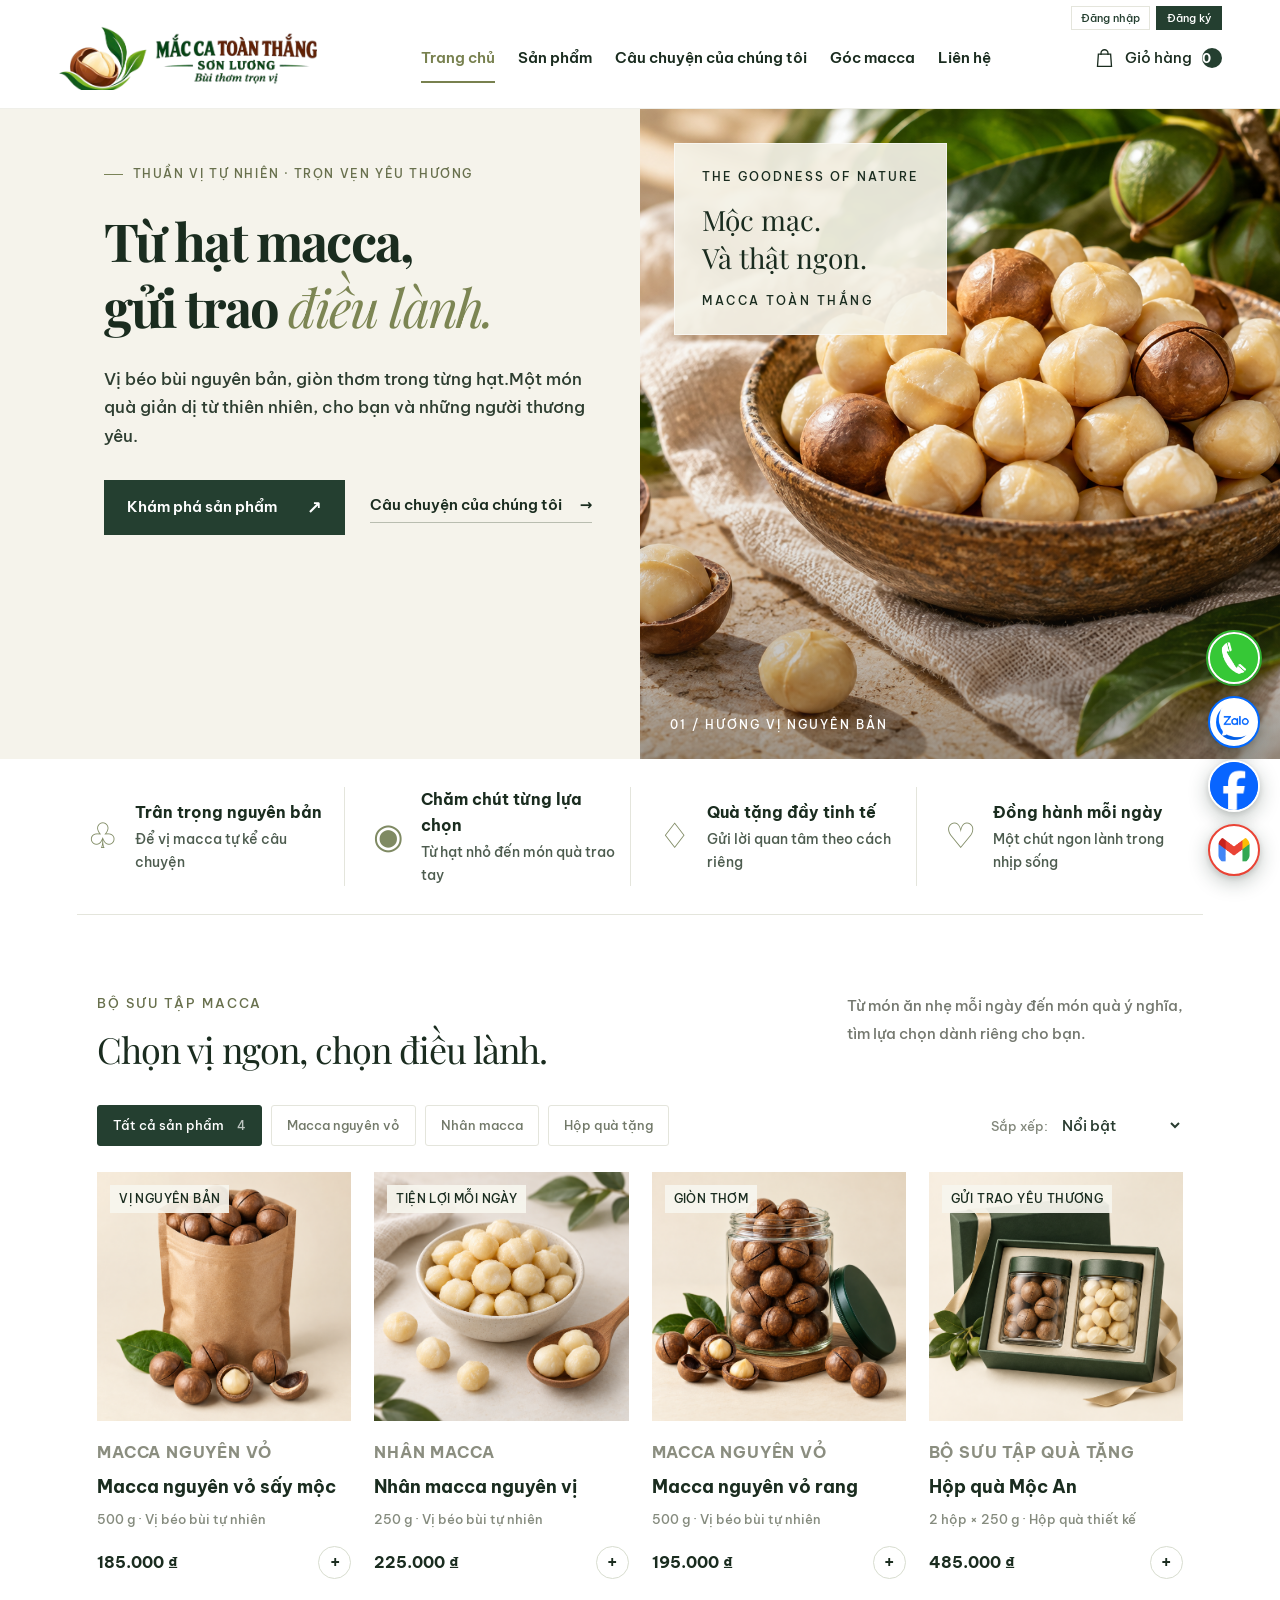
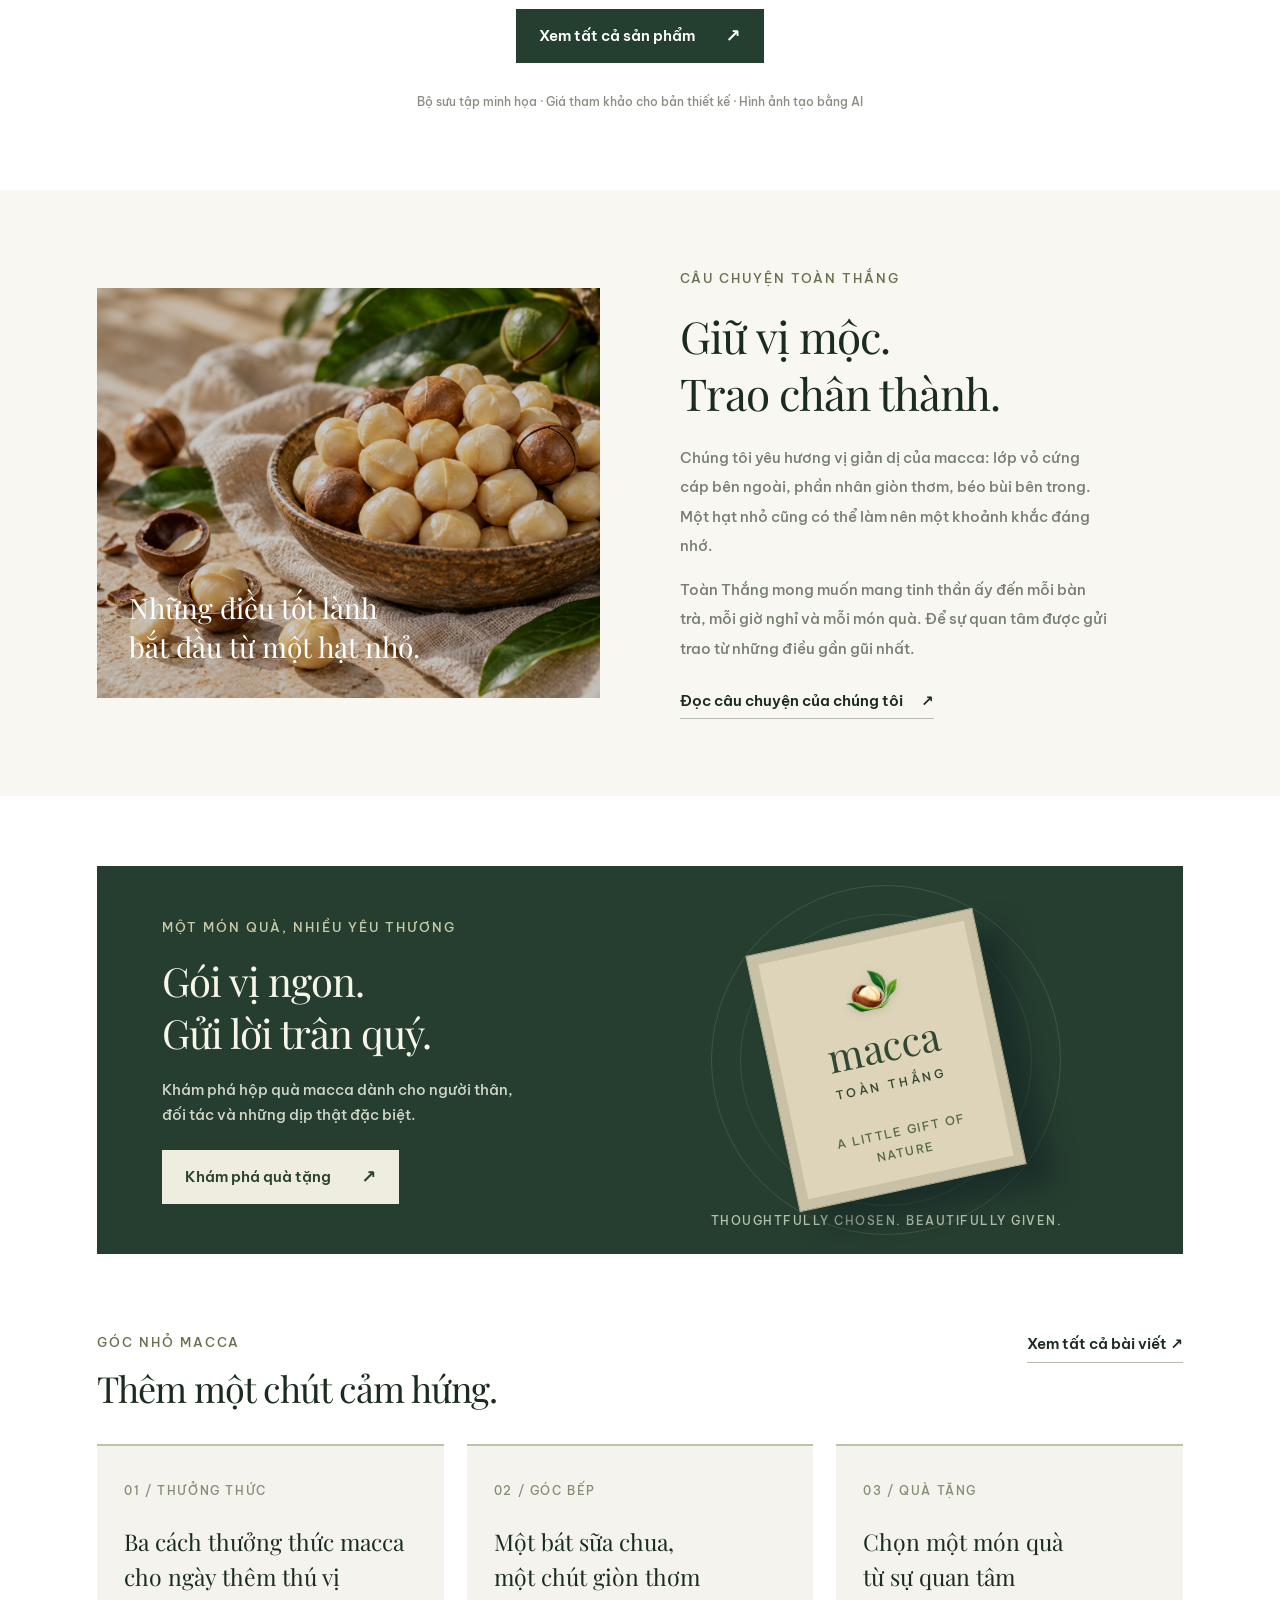
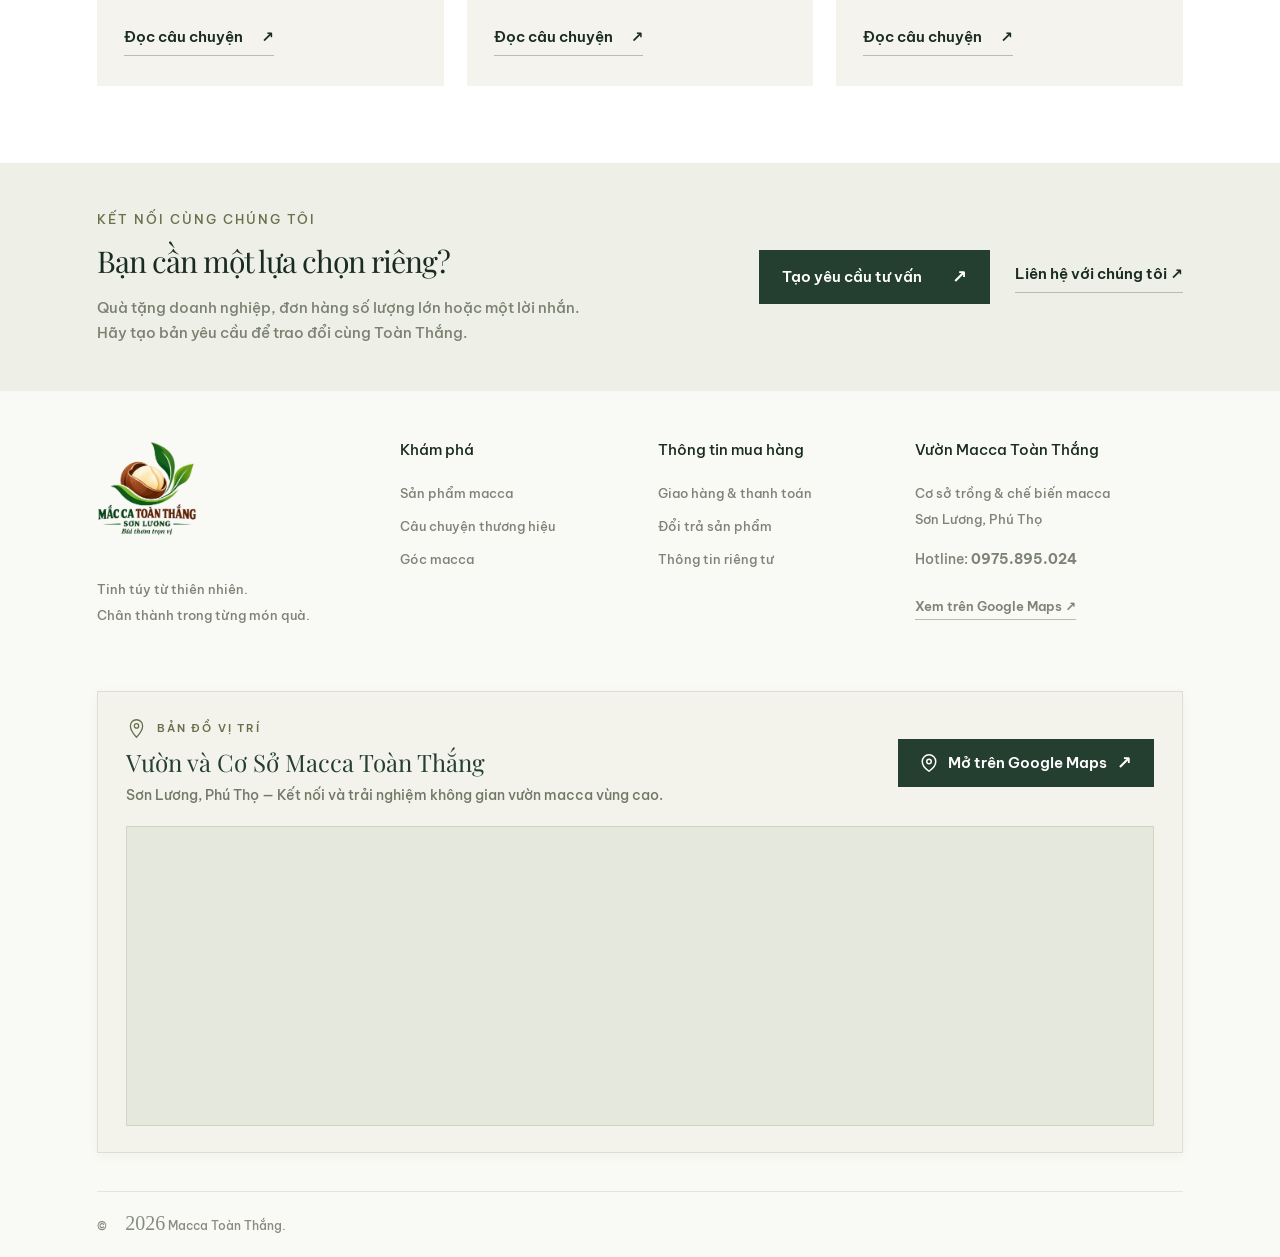
==== commit 5edc397c: "feat: complete deployment setup and CI/CD workflow" ====
--- a/frontend/index.html
+++ b/frontend/index.html
@@ -11,37 +11,32 @@
   <link rel="icon" href="assets/favicon.svg" type="image/svg+xml">
   <link rel="icon" href="assets/favicon.png" type="image/png">
   <link rel="apple-touch-icon" href="assets/favicon.png">
-  <link rel="stylesheet" href="css/styles.css">
-  <link rel="stylesheet" href="css/auth.css">
-  <script src="js/auth.js" defer></script>
-  <script src="js/store.js" defer></script>
-  <script src="js/journal-data.js" defer></script>
-  <script src="js/app.js" defer></script>
-  <link rel="stylesheet" href="css/owner-contact.css">
-  <script src="js/owner-contact.js" defer></script>
+  <link rel="stylesheet" href="css/styles.css?v=20261004d">
+  <link rel="stylesheet" href="css/auth.css?v=20261004d">
+  <script src="js/api-client.js?v=20261004d" defer></script>
+  <script src="js/auth.js?v=20261004d" defer></script>
+  <script src="js/store.js?v=20261004d" defer></script>
+  <script src="js/journal-data.js?v=20261004d" defer></script>
+  <script src="js/app.js?v=20261004d" defer></script>
+  <link rel="stylesheet" href="css/owner-contact.css?v=20261004d">
+  <script src="js/owner-contact.js?v=20261004d" defer></script>
 </head>
 
 <body>
   <a class="skip-link" href="#main">Đến nội dung chính</a>
-  <header class="header header-with-auth">
-    <a class="brand" href="#" aria-label="Macca Toàn Thắng — Trang chủ"><img class="brand-logo"
+  <header class="header">
+    <a class="brand" href="index.html" aria-label="Macca Toàn Thắng — Trang chủ"><img class="brand-logo"
         src="assets/logo-horizontal.png" alt="Macca Toàn Thắng" width="260" height="64"></a>
-    <nav aria-label="Điều hướng chính"><a class="active" href="#main">Trang chủ</a><a href="san-pham.html">Sản
+    <nav aria-label="Điều hướng chính"><a class="active" href="index.html">Trang chủ</a><a href="san-pham.html">Sản
         phẩm</a><a href="cau-chuyen.html">Câu chuyện của chúng tôi</a><a href="goc-macca.html">Góc macca</a><a
         href="lien-he.html">Liên hệ</a></nav>
-    <div class="header-actions"><button class="icon-button" id="search-toggle" aria-label="Tìm kiếm sản phẩm"
-        aria-expanded="false"><svg viewBox="0 0 24 24">
-          <circle cx="10.5" cy="10.5" r="6.5" />
-          <path d="m16 16 5 5" />
-        </svg></button><span class="divider"></span><a class="cart-button" href="gio-hang.html"><svg
-          viewBox="0 0 24 24">
+    <div class="header-actions">
+      <a class="cart-button" href="gio-hang.html"><svg viewBox="0 0 24 24">
           <path d="M5 7h14l1 14H4L5 7Z" />
           <path d="M8 8V6a4 4 0 0 1 8 0v2" />
         </svg><span>Giỏ hàng</span><b id="cart-count">0</b></a>
-      <div class="header-auth" aria-label="Tài khoản">
-        <button class="auth-login" type="button" data-auth="login" aria-haspopup="dialog" aria-controls="auth-dialog">Đăng nhập</button>
-        <button class="auth-register" type="button" data-auth="register" aria-haspopup="dialog" aria-controls="auth-dialog">Đăng ký</button>
-      </div>
+      <span class="divider"></span>
+      <div class="header-auth" aria-label="Tài khoản"></div>
     </div>
   </header>
   <form class="search-bar" id="search-form" hidden role="search"><label for="search">Bạn đang tìm sản phẩm
@@ -161,11 +156,11 @@
     </section>
   </main>
   <aside class="owner-contact-dock" aria-label="Kênh liên hệ Macca Toàn Thắng"><a class="dock-link dock-phone"
-      href="tel:0988245476" data-contact-channel="phone" data-tooltip="Hotline: 0988 245 476"
-      aria-label="Gọi điện hotline 0988 245 476" title="Hotline: 0988 245 476"><img src="assets/phone-icon.png"
-        alt="Điện thoại" width="47" height="47"></a><a class="dock-link dock-zalo" href="https://zalo.me/0988245476"
-      target="_blank" rel="noopener noreferrer" data-contact-channel="zalo" data-tooltip="Chat Zalo: 0988 245 476"
-      aria-label="Nhắn tin qua Zalo Macca Toàn Thắng" title="Chat Zalo: 0988 245 476"><img src="assets/zalo-icon.png"
+      href="tel:0975895024" data-contact-channel="phone" data-tooltip="Hotline: 0975.895.024"
+      aria-label="Gọi điện hotline 0975.895.024" title="Hotline: 0975.895.024"><img src="assets/phone-icon.png"
+        alt="Điện thoại" width="47" height="47"></a><a class="dock-link dock-zalo" href="https://zalo.me/0975895024"
+      target="_blank" rel="noopener noreferrer" data-contact-channel="zalo" data-tooltip="Chat Zalo: 0975.895.024"
+      aria-label="Nhắn tin qua Zalo Macca Toàn Thắng" title="Chat Zalo: 0975.895.024"><img src="assets/zalo-icon.png"
         alt="Zalo" width="36" height="36"></a><a class="dock-link dock-facebook"
       href="https://facebook.com/maccatoanthang" target="_blank" rel="noopener noreferrer"
       data-contact-channel="facebook" data-tooltip="Facebook: Macca Toàn Thắng"
@@ -191,7 +186,9 @@
       </div>
       <div class="footer-note">
         <h3>Vườn Macca Toàn Thắng</h3>
-        <p>Cơ sở trồng & chế biến macca<br>Sơn Lương, Phú Thọ</p><a class="text-link"
+        <p>Cơ sở trồng & chế biến macca<br><span data-contact="address">Sơn Lương, Phú Thọ</span></p>
+        <p style="margin-top:6px;font-size:14px">Hotline: <strong data-contact="phone">0975.895.024</strong></p>
+        <a class="text-link"
           href="https://maps.app.goo.gl/fCfLKrbhf9rNC3ce9" target="_blank" rel="noopener noreferrer"
           style="font-size:13px;margin-top:6px;display:inline-flex;">Xem trên Google Maps ↗</a>
       </div>
@@ -230,10 +227,11 @@
     <p id="auth-description">Chào mừng bạn đến với Macca Toàn Thắng.</p>
     <form id="auth-form">
       <div id="auth-name-field" hidden><label for="auth-name">Họ và tên</label><input id="auth-name" name="name" autocomplete="name" maxlength="100" disabled></div>
-      <div><label for="auth-email">Email</label><input id="auth-email" name="email" type="email" autocomplete="username" required maxlength="254"></div>
+      <div id="auth-phone-field" hidden><label for="auth-phone">Số điện thoại (10 số)</label><input id="auth-phone" name="phone" type="tel" pattern="0[0-9]{9}" placeholder="0912345678" maxlength="15" disabled></div>
+      <div><label for="auth-email" id="auth-account-label">Email / Số điện thoại</label><input id="auth-email" name="email" autocomplete="username" required maxlength="254" placeholder="Email hoặc số điện thoại"></div>
       <div><label for="auth-password">Mật khẩu</label><input id="auth-password" name="password" type="password" autocomplete="current-password" required></div>
       <div id="auth-confirm-field" hidden><label for="auth-confirm">Nhập lại mật khẩu</label><input id="auth-confirm" name="confirm-password" type="password" autocomplete="new-password" disabled></div>
-      <p class="auth-notice">Chức năng tài khoản đang được chuẩn bị. Biểu mẫu hiện chưa gửi hoặc lưu thông tin của bạn.</p>
+      <p class="auth-notice">Đăng nhập tài khoản để theo dõi trạng thái đơn hàng và nhận phản hồi tư vấn nhanh nhất.</p>
       <p id="auth-status" role="status" hidden></p>
       <button class="button auth-submit" type="submit">Đăng nhập</button>
     </form>
--- a/frontend/css/auth.css
+++ b/frontend/css/auth.css
@@ -1,22 +1,288 @@
-.header-with-auth{padding-top:24px}
-.header-auth{position:absolute;top:4px;right:max(4.5vw,24px);display:flex;align-items:center;gap:6px;white-space:nowrap}
-.header-auth button{min-height:26px;padding:3px 9px;font-size:11px;line-height:20px;font-weight:500;border-radius:3px}
-.auth-login:hover{background:var(--cream)}
-.header-auth .auth-register{background:var(--green);color:#fff}
-.header-auth .auth-register:hover{background:#3c5942}
-#auth-dialog{width:min(460px,calc(100% - 32px));max-height:calc(100dvh - 32px);padding:28px;border:1px solid var(--line);border-radius:12px;color:var(--ink);overflow-y:auto}
-#auth-dialog::backdrop{background:rgb(24 40 30 / 55%)}
-#auth-dialog h2{margin:24px 0 10px;font-size:30px}
-#auth-description{font-size:14px;color:var(--muted)}
-#auth-form{display:grid;gap:16px}
-#auth-form label{display:block;font-size:14px;font-weight:500;margin-bottom:6px}
-#auth-form input{width:100%;min-height:46px;padding:10px 12px;border:1px solid #cbd2c7;border-radius:4px;background:#fff;color:var(--ink);font-size:16px}
-#auth-form .auth-notice{margin:0;color:var(--muted);font-size:13px;line-height:1.7}
-#auth-status{margin:0;padding:12px;background:var(--cream);font-size:14px}
-.auth-submit{width:100%;border-radius:4px}
-.auth-switch{margin:20px 0 0;text-align:center;font-size:13px}
-.auth-switch button{padding:6px 3px;font-weight:600;text-decoration:underline;text-underline-offset:4px}
-@media(min-width:801px){.header-with-auth{flex-wrap:nowrap}.header-with-auth nav{order:0;width:auto;flex-wrap:nowrap;white-space:nowrap}.header-with-auth .brand,.header-with-auth .header-actions{flex-shrink:0}}
-@media(min-width:801px) and (max-width:1250px){.header-with-auth{height:104px;padding:24px 24px 0;gap:16px}.header-with-auth .brand-logo{width:clamp(155px,20vw,250px);height:auto}.header-with-auth nav{gap:clamp(10px,1.5vw,18px);font-size:12px}.header-with-auth .header-actions{gap:8px;margin-left:0}.header-with-auth .cart-button>span{display:none}.header-auth{right:24px}}
-@media(max-width:800px){.header-with-auth{padding-top:36px}.header-auth{right:24px}}
-@media(max-width:600px){#auth-dialog{padding:20px}}
+/* ========================================================
+   Header Actions & Authentication UI
+   ======================================================== */
+.header {
+  position: relative !important;
+  padding-top: 26px !important;
+}
+
+.header-actions {
+  display: flex !important;
+  align-items: center !important;
+  gap: 16px !important;
+  flex-shrink: 0 !important;
+}
+
+.header-actions .divider {
+  display: none !important;
+}
+
+.header-auth {
+  position: absolute !important;
+  top: 6px !important;
+  right: max(4.5vw, 24px) !important;
+  display: inline-flex !important;
+  align-items: center !important;
+  gap: 6px !important;
+  white-space: nowrap !important;
+  z-index: 20 !important;
+}
+
+/* 1. Logged out state */
+.header-auth .auth-login {
+  min-height: 24px;
+  padding: 2px 9px;
+  font-size: 11px;
+  font-weight: 500;
+  color: var(--green, #243f30);
+  background: transparent;
+  border: 1px solid var(--line, #e4e5dc);
+  border-radius: 0;
+  cursor: pointer;
+  transition: all 0.2s ease;
+  display: inline-flex;
+  align-items: center;
+  justify-content: center;
+  text-decoration: none;
+  line-height: 1;
+}
+.header-auth .auth-login:hover {
+  background: var(--cream, #f8f7f2);
+  border-color: #cbd2c7;
+}
+
+.header-auth .auth-register {
+  min-height: 24px;
+  padding: 2px 10px;
+  font-size: 11px;
+  font-weight: 500;
+  color: #fff;
+  background: var(--green, #243f30);
+  border: 1px solid var(--green, #243f30);
+  border-radius: 0;
+  cursor: pointer;
+  transition: all 0.2s ease;
+  display: inline-flex;
+  align-items: center;
+  justify-content: center;
+  text-decoration: none;
+  line-height: 1;
+}
+.header-auth .auth-register:hover {
+  background: #3c5942;
+  border-color: #3c5942;
+}
+
+/* 2. Logged in state (User Square Menu) */
+.header-user-menu {
+  display: inline-flex;
+  align-items: center;
+  gap: 6px;
+  background: var(--cream, #f8f7f2);
+  border: 1px solid var(--line, #e4e5dc);
+  padding: 2px 4px 2px 8px;
+  border-radius: 0;
+  box-shadow: 0 1px 3px rgba(0, 0, 0, 0.04);
+  transition: all 0.2s ease;
+  line-height: 1;
+}
+.header-user-menu:hover {
+  border-color: #cbd2c7;
+  background: #fff;
+  box-shadow: 0 2px 6px rgba(0, 0, 0, 0.06);
+}
+
+.header-user-greeting {
+  font-size: 11.5px;
+  color: var(--muted, #757970);
+  max-width: 140px;
+  overflow: hidden;
+  text-overflow: ellipsis;
+  white-space: nowrap;
+  line-height: 1;
+}
+.header-user-greeting strong {
+  color: var(--green, #243f30);
+  font-weight: 600;
+}
+
+.header-user-btn {
+  display: inline-flex;
+  align-items: center;
+  justify-content: center;
+  padding: 3px 8px;
+  font-size: 11px;
+  font-weight: 600;
+  color: #fff !important;
+  background: var(--green, #243f30);
+  border: 1px solid var(--green, #243f30);
+  border-radius: 0;
+  text-decoration: none;
+  cursor: pointer;
+  transition: all 0.2s ease;
+  line-height: 1.2;
+  min-height: auto;
+}
+.header-user-btn:hover {
+  background: #3c5942;
+  border-color: #3c5942;
+}
+
+.header-logout-btn {
+  display: inline-flex;
+  align-items: center;
+  justify-content: center;
+  padding: 3px 8px;
+  font-size: 11px;
+  font-weight: 500;
+  color: var(--muted, #757970);
+  background: transparent;
+  border: 1px solid transparent;
+  border-radius: 0;
+  cursor: pointer;
+  transition: all 0.2s ease;
+  line-height: 1.2;
+  min-height: auto;
+}
+.header-logout-btn:hover {
+  color: var(--green, #243f30);
+  background: #edf0e8;
+}
+
+/* 3. Auth Dialog (Login & Register Modal) */
+#auth-dialog {
+  width: min(460px, calc(100% - 32px));
+  max-height: calc(100dvh - 32px);
+  padding: 28px;
+  border: 1px solid var(--line, #e4e5dc);
+  border-radius: 0;
+  color: var(--ink, #293c30);
+  background: #fff;
+  overflow-y: auto;
+  box-shadow: 0 20px 60px rgba(0, 0, 0, 0.2);
+}
+#auth-dialog::backdrop {
+  background: rgba(24, 40, 30, 0.55);
+  backdrop-filter: blur(2px);
+}
+#auth-dialog .dialog-header {
+  display: flex;
+  justify-content: space-between;
+  align-items: center;
+  margin-bottom: 20px;
+}
+#auth-dialog .dialog-header span {
+  font-size: 13px;
+  letter-spacing: 2px;
+  font-weight: 600;
+  color: var(--green, #243f30);
+}
+#auth-dialog h2 {
+  margin: 10px 0 8px;
+  font-size: 28px;
+  color: var(--green, #243f30);
+}
+#auth-description {
+  font-size: 14px;
+  color: var(--muted, #757970);
+  margin-bottom: 20px;
+}
+#auth-form {
+  display: grid;
+  gap: 16px;
+}
+#auth-form label {
+  display: block;
+  font-size: 13.5px;
+  font-weight: 500;
+  margin-bottom: 6px;
+  color: var(--ink, #293c30);
+}
+#auth-form input {
+  width: 100%;
+  min-height: 44px;
+  padding: 10px 14px;
+  border: 1px solid #cbd2c7;
+  border-radius: 0;
+  background: #fff;
+  color: var(--ink, #293c30);
+  font-size: 15px;
+  font-family: inherit;
+  transition: border-color 0.2s;
+}
+#auth-form input:focus {
+  border-color: var(--green, #243f30);
+  outline: none;
+}
+#auth-form .auth-notice {
+  margin: 0;
+  color: var(--muted, #757970);
+  font-size: 13px;
+  line-height: 1.6;
+}
+#auth-status {
+  margin: 0;
+  padding: 10px 14px;
+  background: #fdf0ed;
+  color: #b33924;
+  border: 1px solid #f6c8bf;
+  border-radius: 0;
+  font-size: 13.5px;
+}
+.auth-submit {
+  width: 100%;
+  min-height: 46px;
+  padding: 12px;
+  font-size: 15px;
+  font-weight: 600;
+  border-radius: 0;
+  background: var(--green, #243f30);
+  color: #fff;
+  border: none;
+  cursor: pointer;
+  transition: background 0.2s ease;
+}
+.auth-submit:hover {
+  background: #3c5942;
+}
+.auth-switch {
+  margin: 18px 0 0;
+  text-align: center;
+  font-size: 13.5px;
+  color: var(--muted, #757970);
+}
+.auth-switch button {
+  padding: 4px 6px;
+  font-weight: 600;
+  color: var(--green, #243f30);
+  background: none;
+  border: none;
+  cursor: pointer;
+  text-decoration: underline;
+  text-underline-offset: 3px;
+}
+
+@media (max-width: 992px) {
+  .header-actions {
+    gap: 10px;
+  }
+}
+
+@media (max-width: 800px) {
+  .header {
+    padding-top: 34px !important;
+  }
+  .header-auth {
+    top: 6px !important;
+    right: 20px !important;
+  }
+}
+
+@media (max-width: 600px) {
+  .header-user-greeting {
+    display: none;
+  }
+  #auth-dialog {
+    padding: 20px;
+  }
+}
--- a/frontend/css/owner-contact.css
+++ b/frontend/css/owner-contact.css
@@ -206,21 +206,7 @@
 }
 
 .top-announcement-bar {
-  background: #243f30;
-  color: #eaf0e5;
-  font-family: var(--sans, -apple-system, BlinkMacSystemFont, "Segoe UI", Roboto, sans-serif);
-  font-size: 13px;
-  font-weight: 500;
-  padding: 9px 40px 9px 18px;
-  display: flex;
-  align-items: center;
-  justify-content: center;
-  gap: 10px;
-  text-align: center;
-  position: relative;
-  z-index: 99;
-  border-bottom: 1px solid rgba(255, 255, 255, 0.12);
-  line-height: 1.45;
+  display: none !important;
 }
 
 .top-announcement-bar a {
